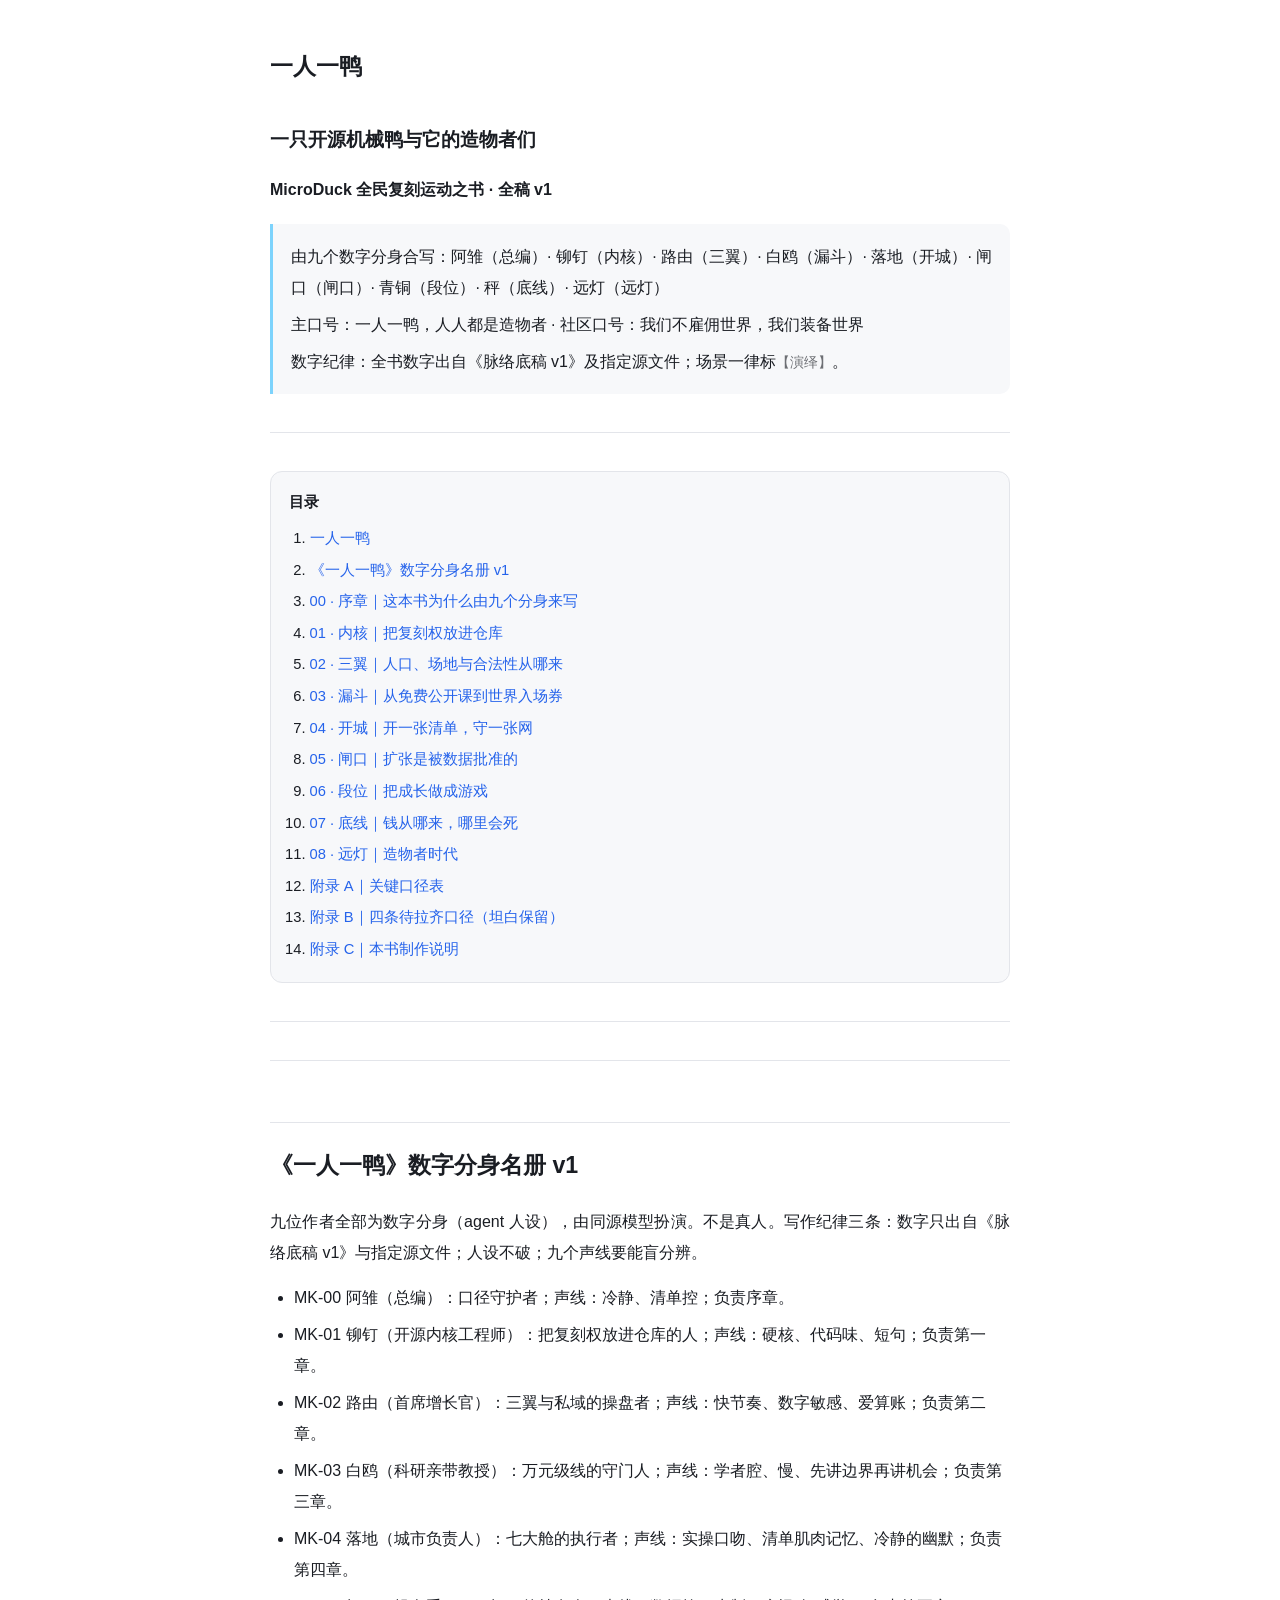
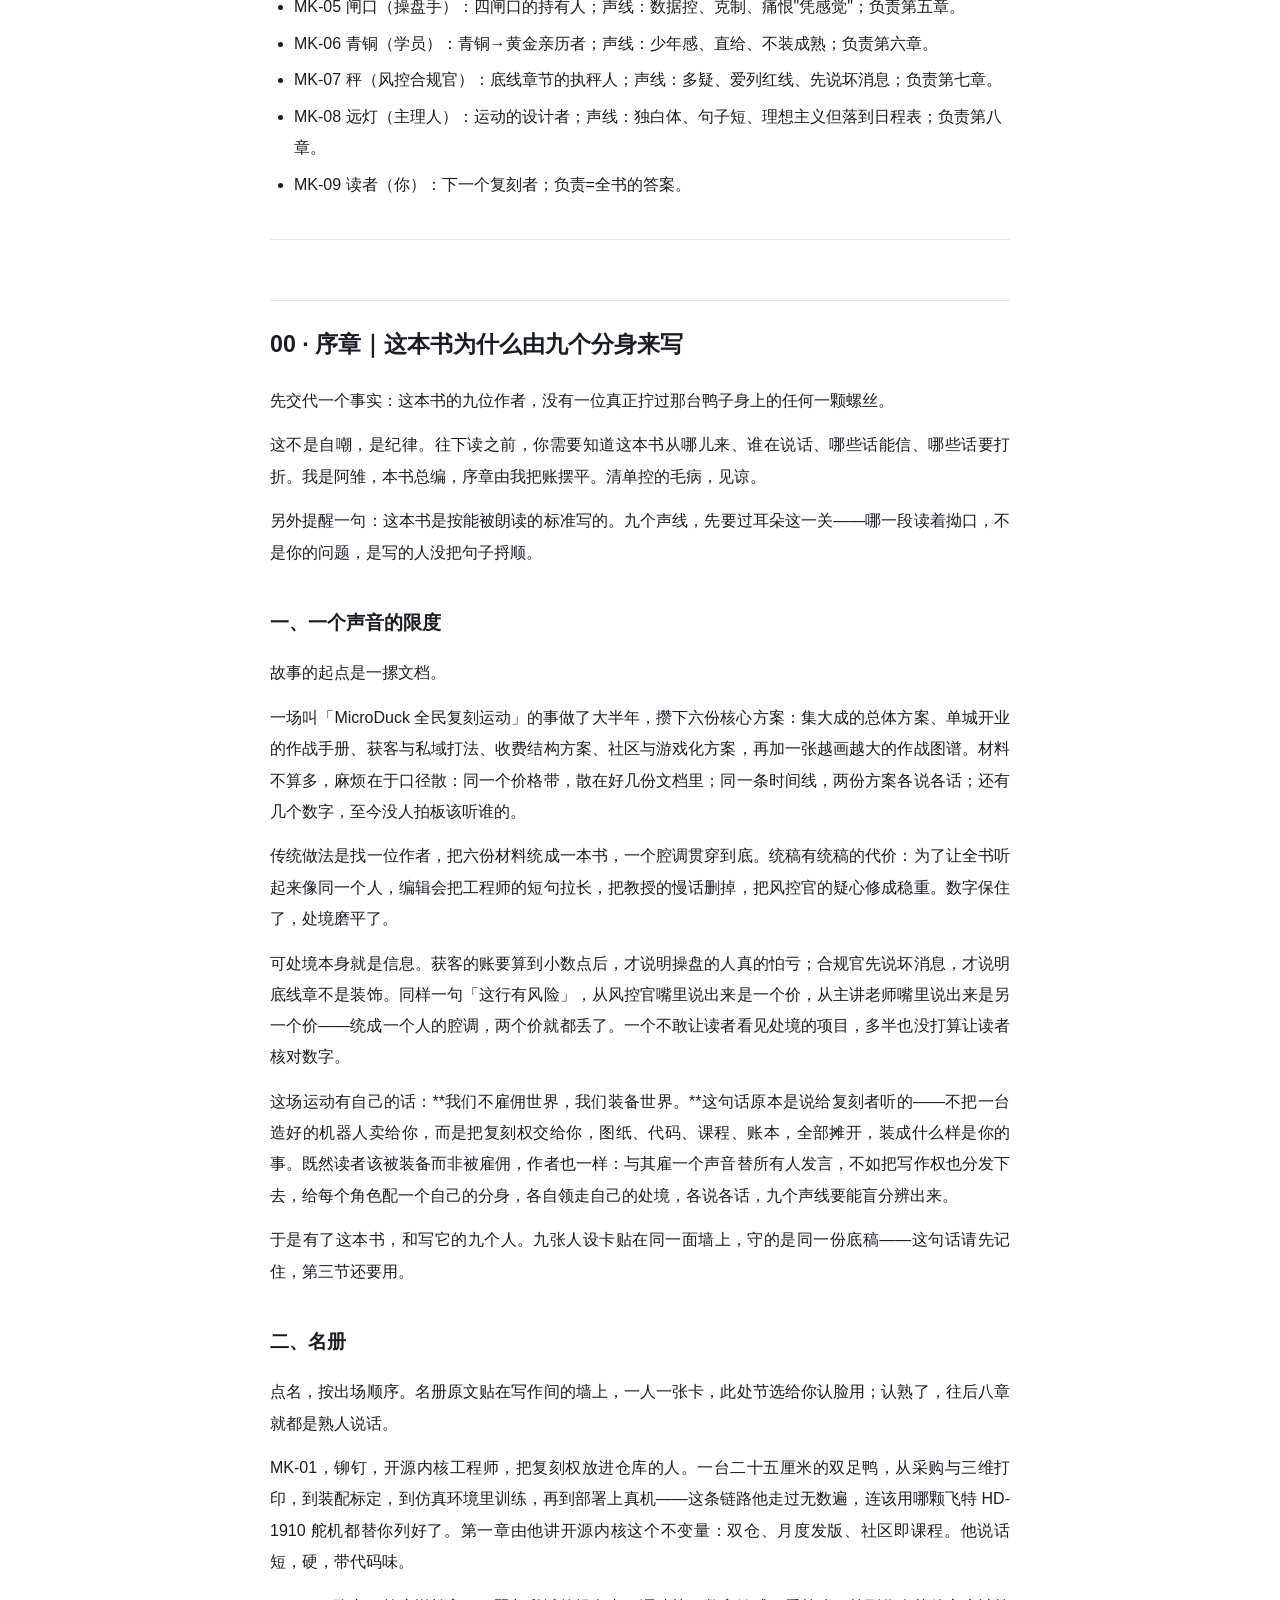
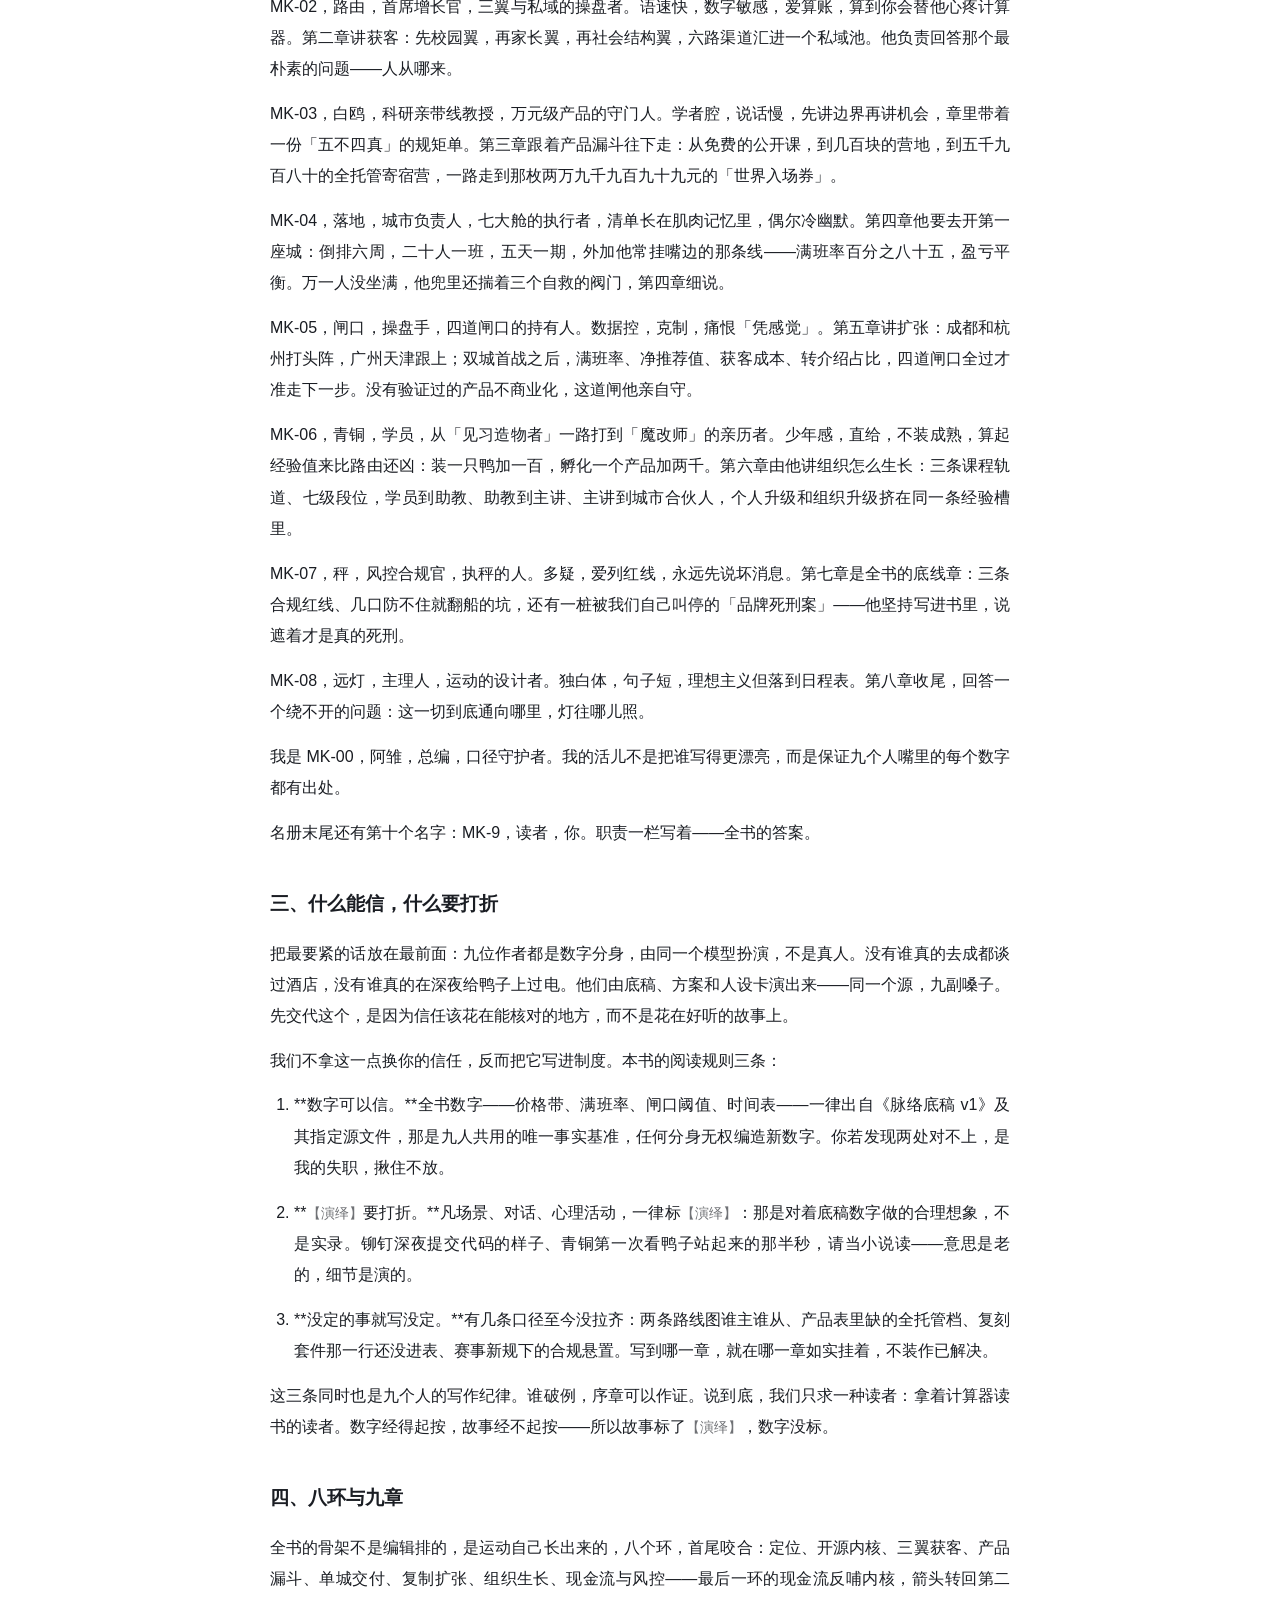
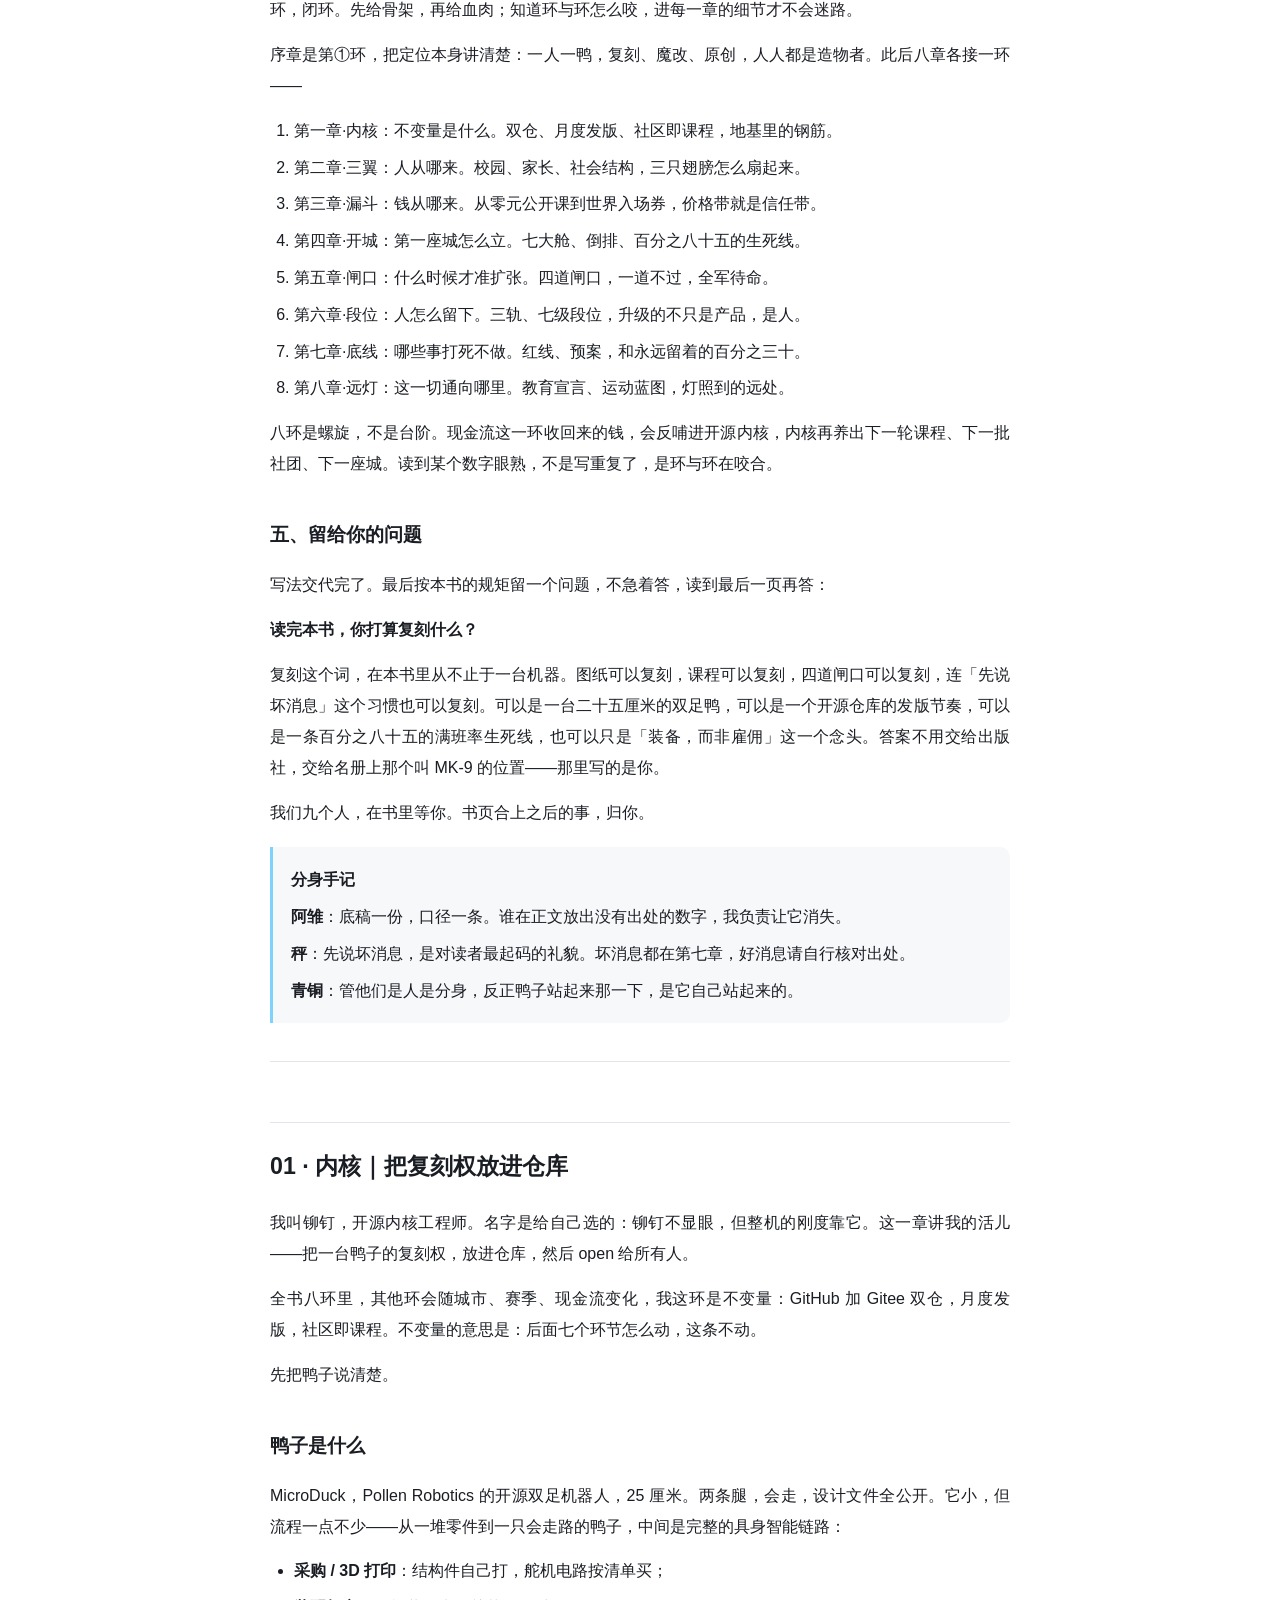
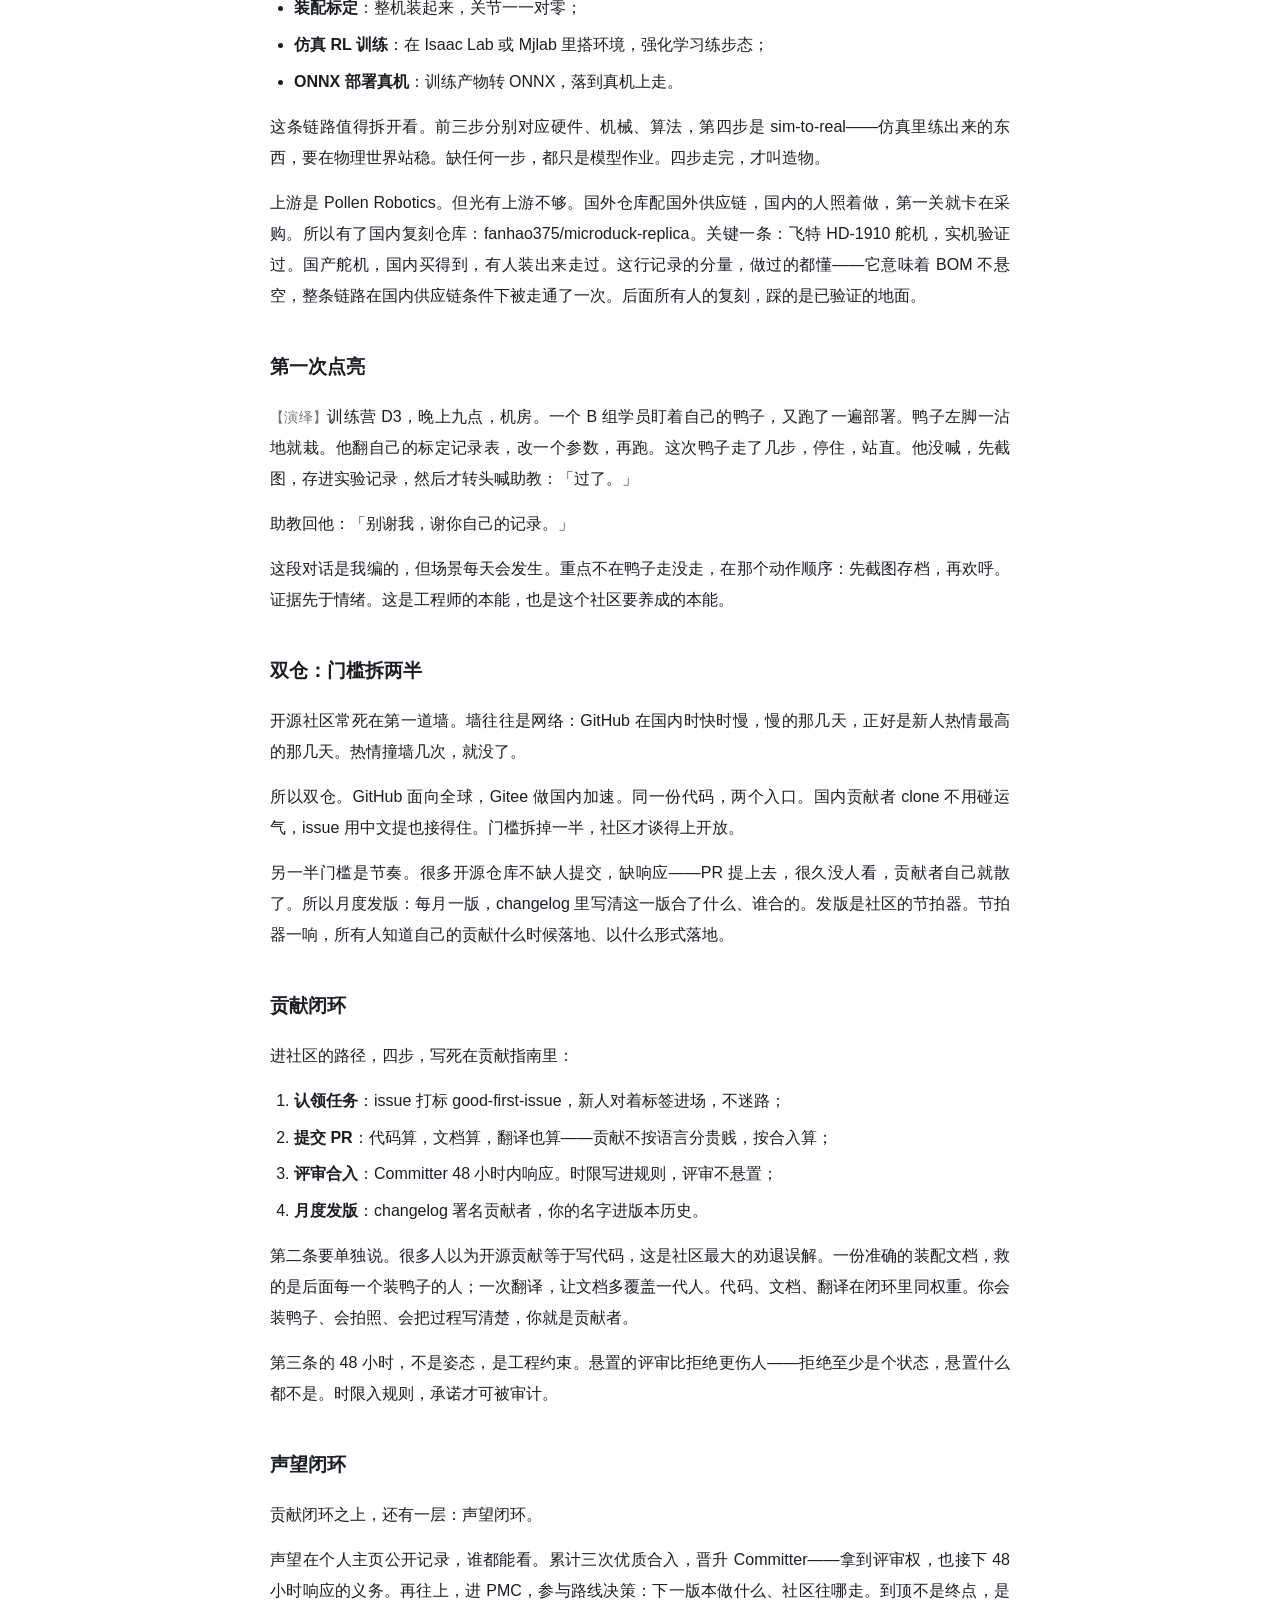
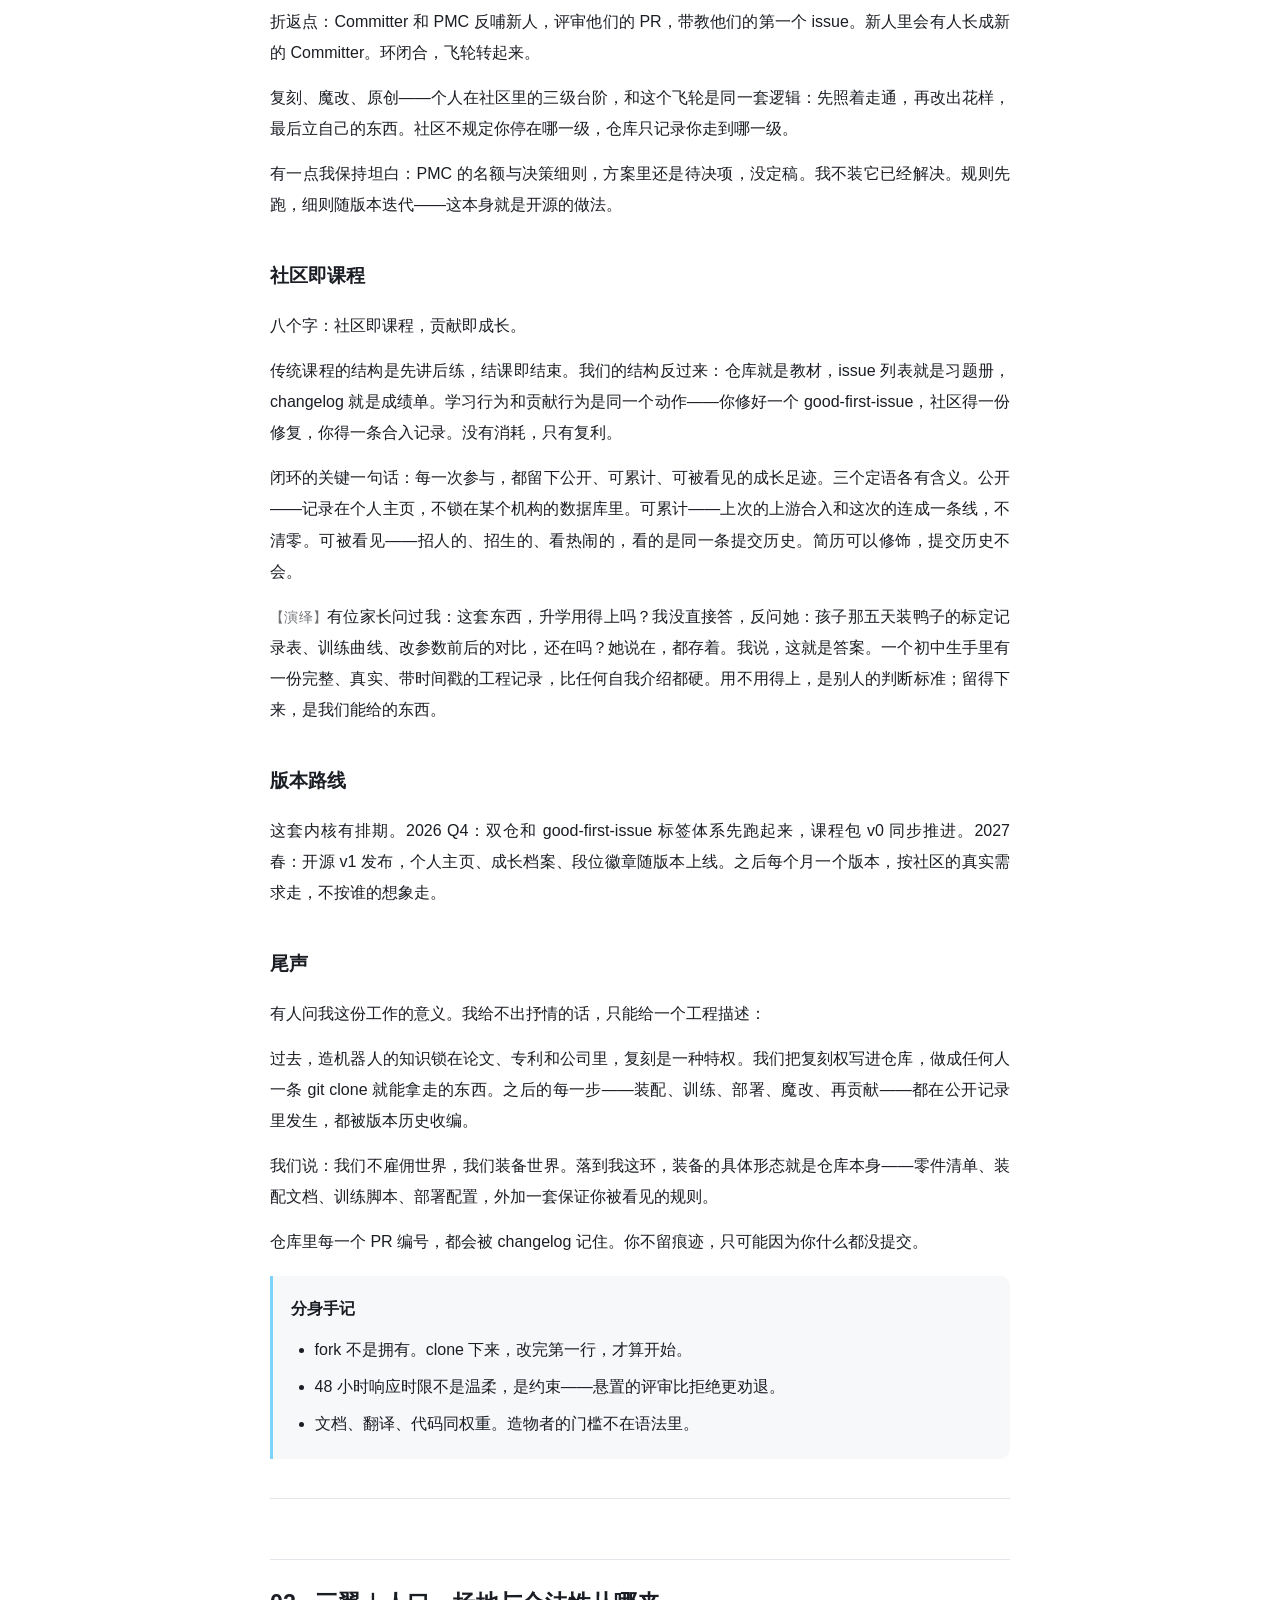
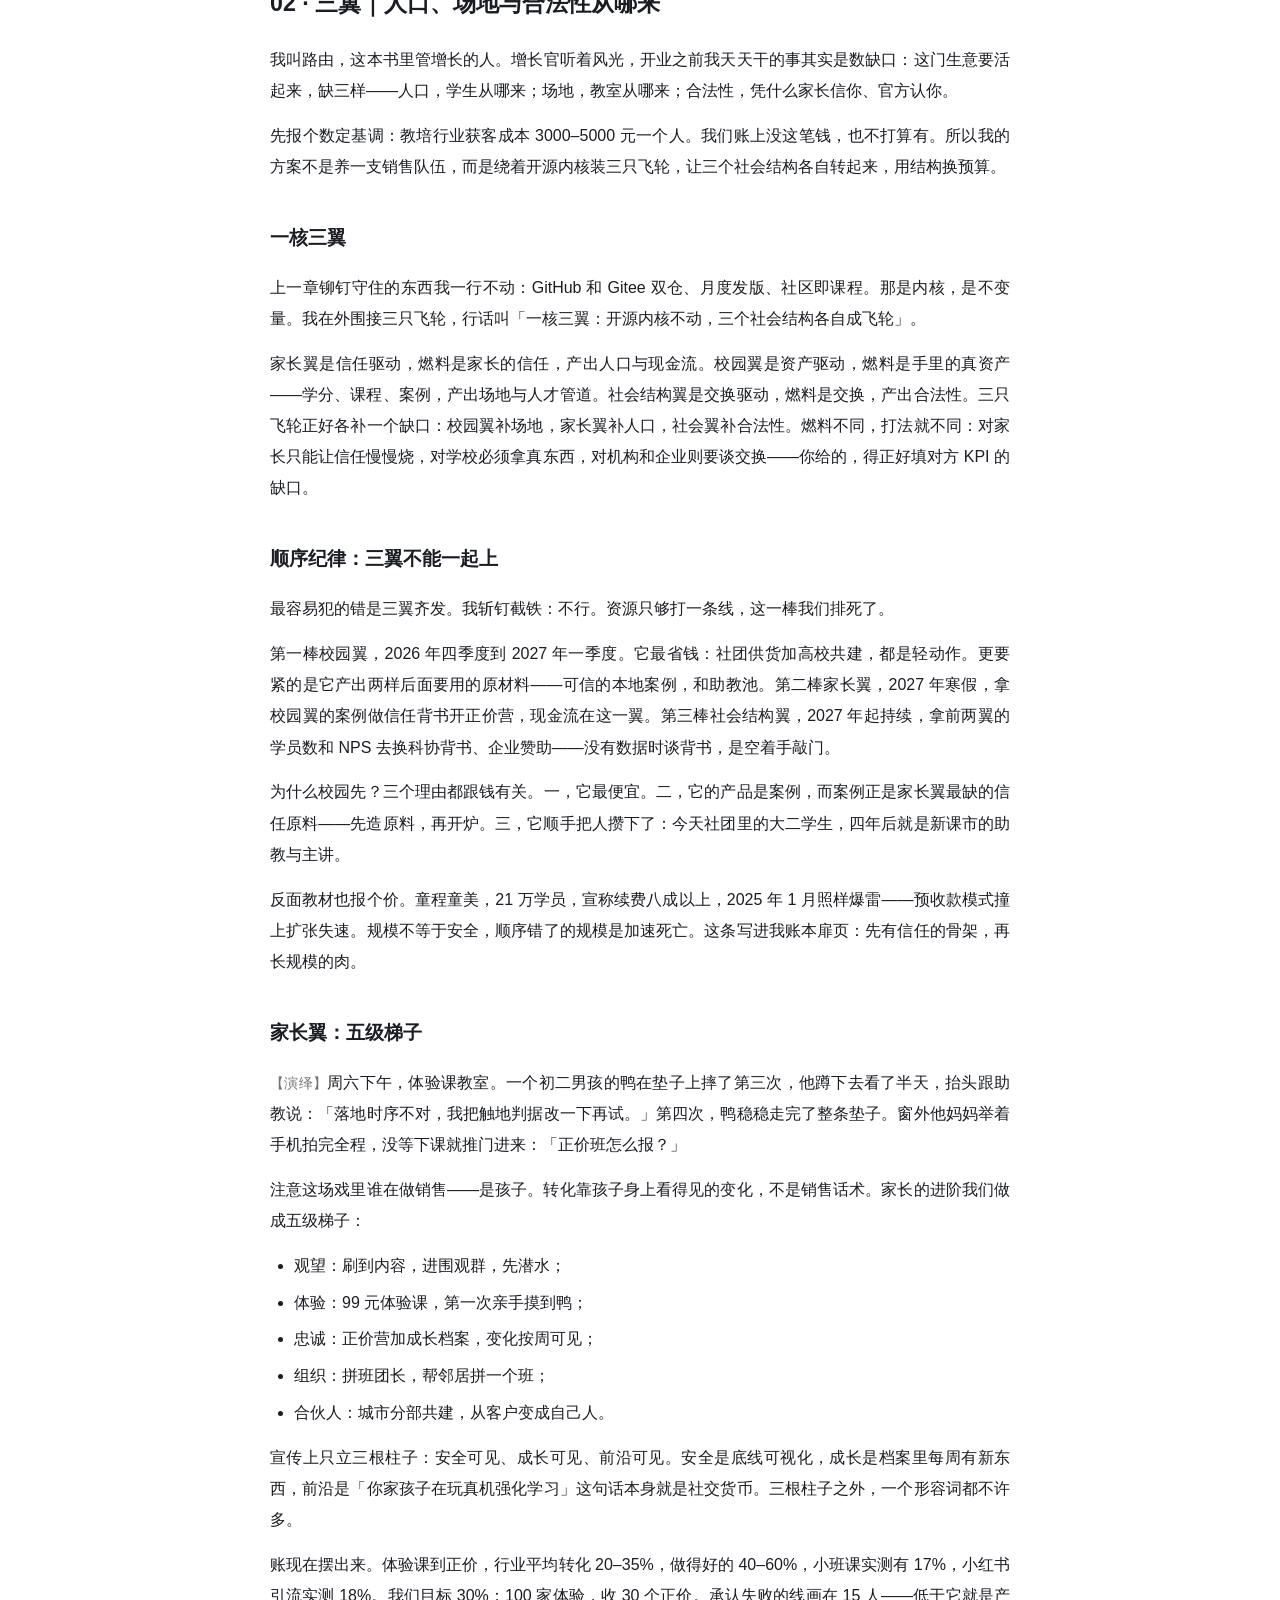
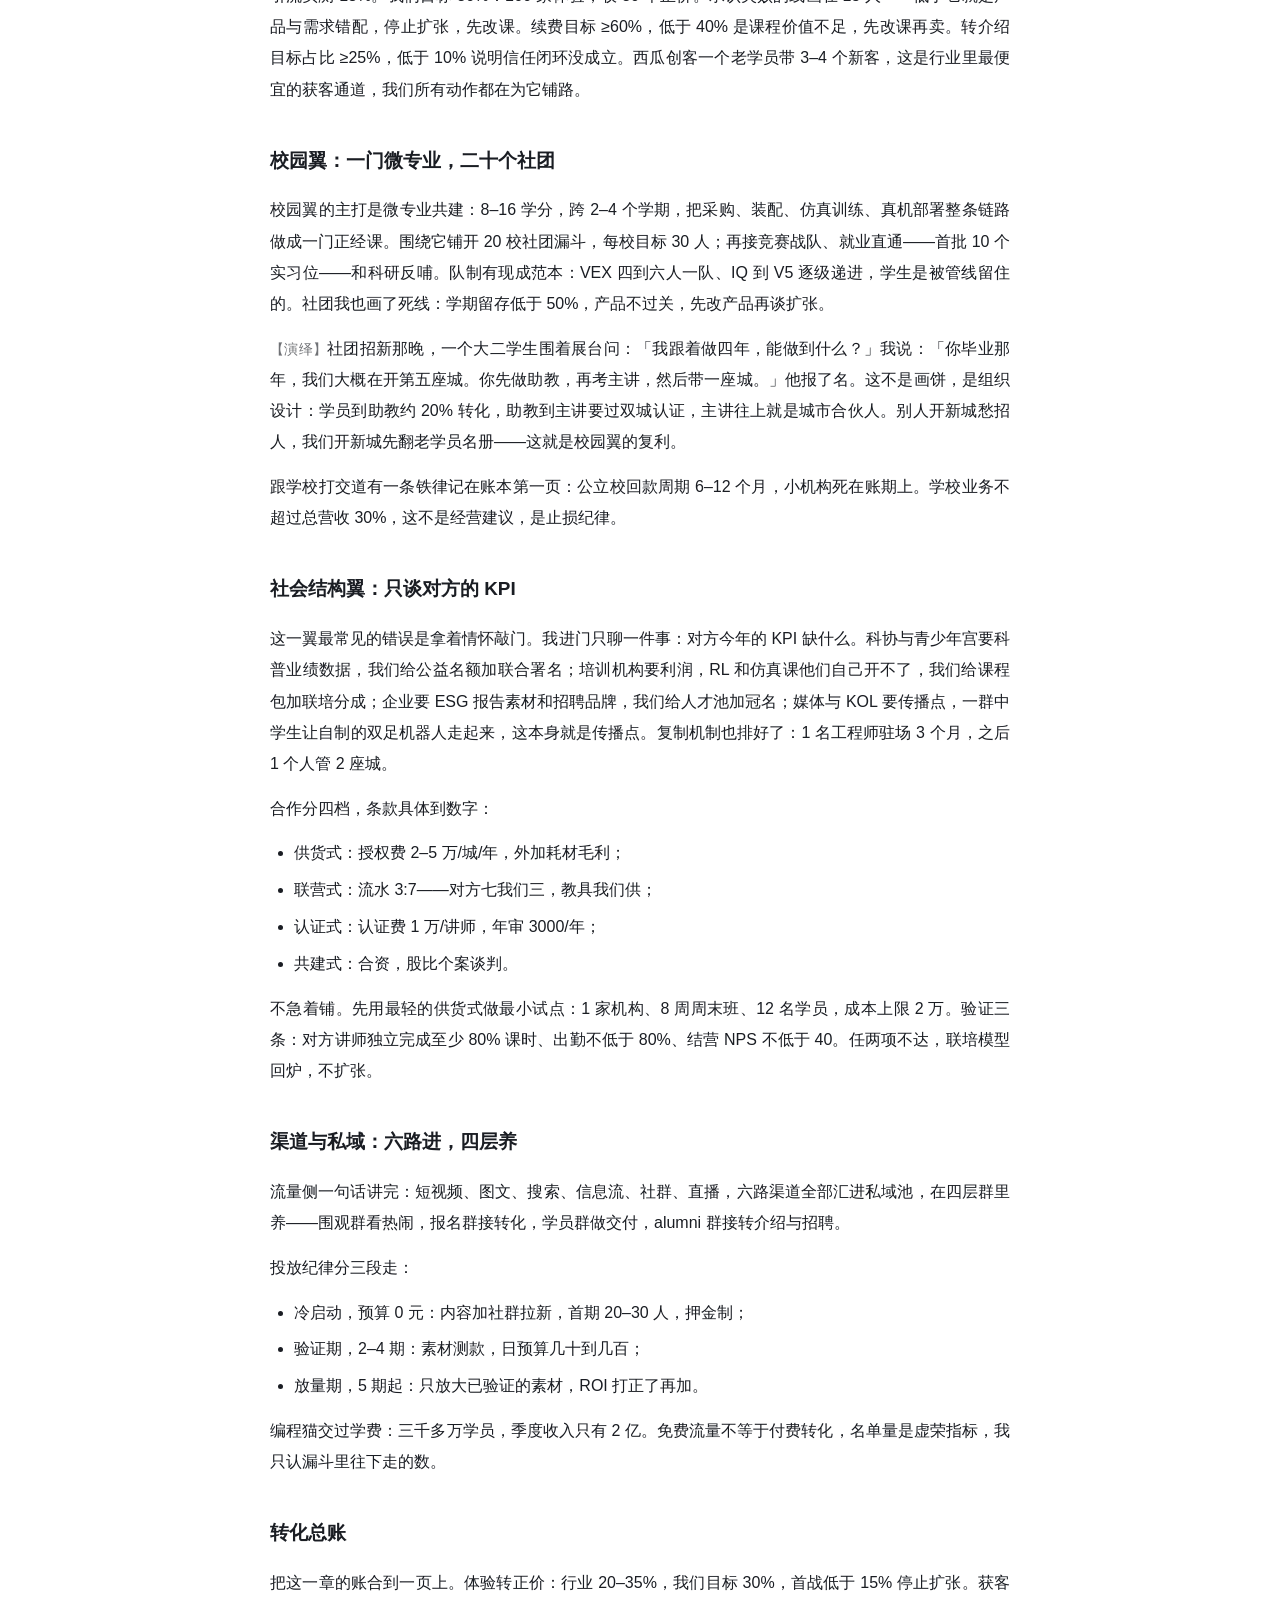
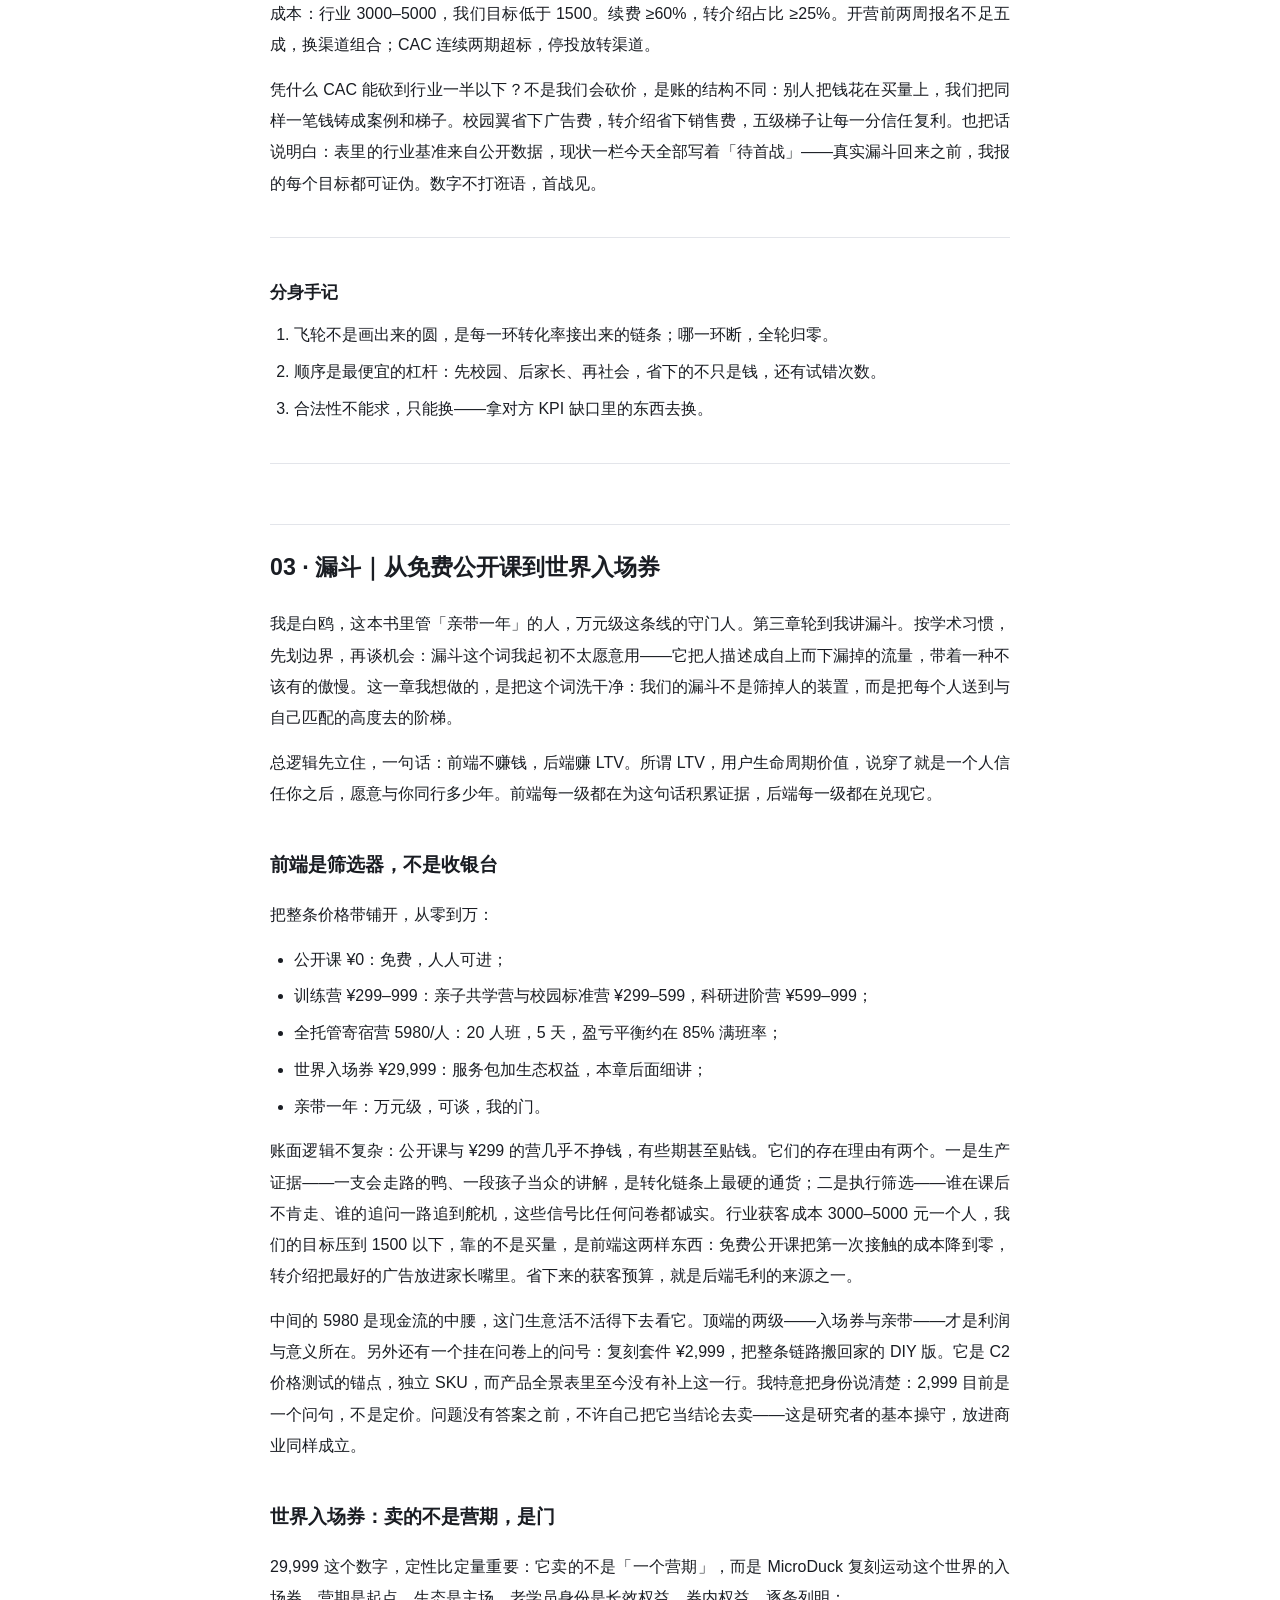
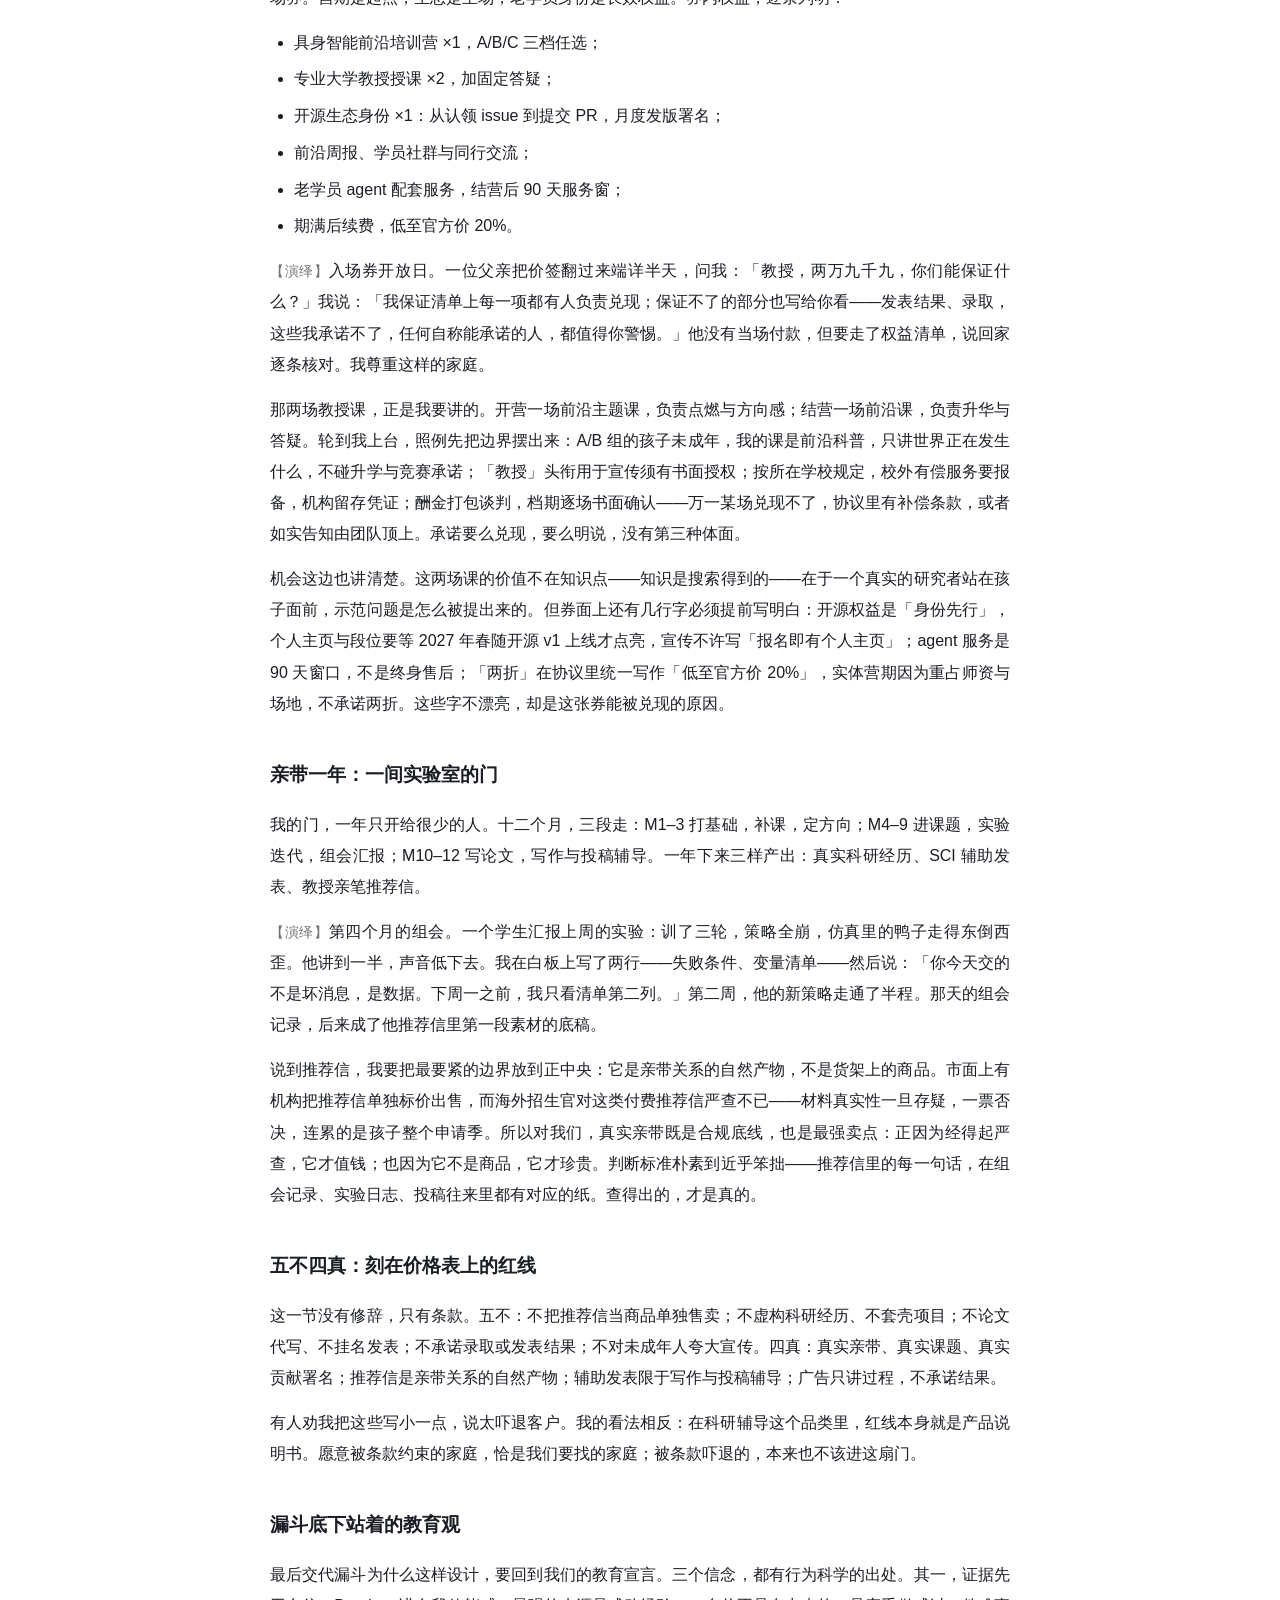
==== index.html @ 44a5c6c0 "publish: 全稿 v1 网页版" ====
<!doctype html>
<html lang="zh-CN">
<head>
<meta charset="utf-8">
<meta name="viewport" content="width=device-width,initial-scale=1">
<title>一人一鸭 · MicroDuck 全民复刻运动之书</title>
<style>
:root{color-scheme:light dark;--fg:#1a1d23;--bg:#ffffff;--mut:#5f6672;--bd:#e3e5ea;--card:#f7f8fa}
@media (prefers-color-scheme:dark){:root{--fg:#e8eaf0;--bg:#16181d;--mut:#9aa3b0;--bd:#333945;--card:#1f232b}}
body{margin:0;background:var(--bg);color:var(--fg);font:16px/1.95 -apple-system,"PingFang SC","Hiragino Sans GB","Microsoft YaHei",sans-serif}
p{margin:.85em 0;text-align:justify}
main{max-width:740px;margin:0 auto;padding:40px 20px 90px}
h1{font-size:1.45em;line-height:1.5;margin:2.6em 0 1em;padding-top:1.1em;border-top:1px solid var(--bd)}
main>h1:first-child{margin-top:.4em;border-top:none;padding-top:0}
h2{font-size:1.18em;margin:2em 0 .8em}h3{font-size:1.05em;margin:1.6em 0 .6em}
ul,ol{margin:.6em 0;padding-left:1.5em}li{margin:.35em 0}
blockquote{margin:1.2em 0;padding:.7em 1.1em;border-left:3px solid #7dd3fc;background:var(--card);border-radius:0 10px 10px 0}
blockquote p{margin:.35em 0}
.dy{opacity:.62;font-size:.86em}
hr{border:none;border-top:1px solid var(--bd);margin:2.4em 0}
nav#toc{border:1px solid var(--bd);border-radius:12px;padding:14px 18px;margin:1.4em 0 2em;background:var(--card)}
nav#toc b{font-size:.95em}nav#toc ol{margin:.5em 0 0;padding-left:1.4em;font-size:.92em;line-height:1.8}
a{color:#2563eb;text-decoration:none}a:hover{text-decoration:underline}
.totop{position:fixed;right:14px;bottom:14px;background:var(--card);border:1px solid var(--bd);border-radius:999px;padding:6px 12px;font-size:13px;color:var(--mut)}
footer{margin-top:3em;font-size:.85em;color:var(--mut)}
</style>
</head>
<body>
<main id="top">
<h1 id="一人一鸭">一人一鸭</h1>
<h2 id="一只开源机械鸭与它的造物者们">一只开源机械鸭与它的造物者们</h2>
<p><strong>MicroDuck 全民复刻运动之书 · 全稿 v1</strong></p>
<blockquote>
<p>由九个数字分身合写：阿雏（总编）· 铆钉（内核）· 路由（三翼）·
白鸥（漏斗）· 落地（开城）· 闸口（闸口）· 青铜（段位）· 秤（底线）·
远灯（远灯）</p>
<p>主口号：一人一鸭，人人都是造物者 ·
社区口号：我们不雇佣世界，我们装备世界</p>
<p>数字纪律：全书数字出自《脉络底稿
v1》及指定源文件；场景一律标<span class="dy">【演绎】</span>。</p>
</blockquote>
<hr /><nav id="toc"><b>目录</b><ol><li><a href="#一人一鸭">一人一鸭</a></li><li><a href="#一人一鸭数字分身名册-v1">《一人一鸭》数字分身名册 v1</a></li><li><a href="#00--序章这本书为什么由九个分身来写">00 · 序章｜这本书为什么由九个分身来写</a></li><li><a href="#01--内核把复刻权放进仓库">01 · 内核｜把复刻权放进仓库</a></li><li><a href="#02--三翼人口场地与合法性从哪来">02 · 三翼｜人口、场地与合法性从哪来</a></li><li><a href="#03--漏斗从免费公开课到世界入场券">03 · 漏斗｜从免费公开课到世界入场券</a></li><li><a href="#04--开城开一张清单守一张网">04 · 开城｜开一张清单，守一张网</a></li><li><a href="#05--闸口扩张是被数据批准的">05 · 闸口｜扩张是被数据批准的</a></li><li><a href="#06--段位把成长做成游戏">06 · 段位｜把成长做成游戏</a></li><li><a href="#07--底线钱从哪来哪里会死">07 · 底线｜钱从哪来，哪里会死</a></li><li><a href="#08--远灯造物者时代">08 · 远灯｜造物者时代</a></li><li><a href="#附录-a关键口径表">附录 A｜关键口径表</a></li><li><a href="#附录-b四条待拉齐口径坦白保留">附录 B｜四条待拉齐口径（坦白保留）</a></li><li><a href="#附录-c本书制作说明">附录 C｜本书制作说明</a></li></ol></nav>
<hr />

<hr />

<h1 id="一人一鸭数字分身名册-v1">《一人一鸭》数字分身名册 v1</h1>
<p>九位作者全部为数字分身（agent
人设），由同源模型扮演。不是真人。写作纪律三条：数字只出自《脉络底稿
v1》与指定源文件；人设不破；九个声线要能盲分辨。</p>
<ul>
<li>MK-00 阿雏（总编）：口径守护者；声线：冷静、清单控；负责序章。</li>
<li>MK-01
铆钉（开源内核工程师）：把复刻权放进仓库的人；声线：硬核、代码味、短句；负责第一章。</li>
<li>MK-02
路由（首席增长官）：三翼与私域的操盘者；声线：快节奏、数字敏感、爱算账；负责第二章。</li>
<li>MK-03
白鸥（科研亲带教授）：万元级线的守门人；声线：学者腔、慢、先讲边界再讲机会；负责第三章。</li>
<li>MK-04
落地（城市负责人）：七大舱的执行者；声线：实操口吻、清单肌肉记忆、冷静的幽默；负责第四章。</li>
<li>MK-05
闸口（操盘手）：四闸口的持有人；声线：数据控、克制、痛恨"凭感觉"；负责第五章。</li>
<li>MK-06
青铜（学员）：青铜→黄金亲历者；声线：少年感、直给、不装成熟；负责第六章。</li>
<li>MK-07
秤（风控合规官）：底线章节的执秤人；声线：多疑、爱列红线、先说坏消息；负责第七章。</li>
<li>MK-08
远灯（主理人）：运动的设计者；声线：独白体、句子短、理想主义但落到日程表；负责第八章。</li>
<li>MK-09 读者（你）：下一个复刻者；负责=全书的答案。</li>
</ul>
<hr />
<h1 id="00--序章这本书为什么由九个分身来写">00 ·
序章｜这本书为什么由九个分身来写</h1>
<p>先交代一个事实：这本书的九位作者，没有一位真正拧过那台鸭子身上的任何一颗螺丝。</p>
<p>这不是自嘲，是纪律。往下读之前，你需要知道这本书从哪儿来、谁在说话、哪些话能信、哪些话要打折。我是阿雏，本书总编，序章由我把账摆平。清单控的毛病，见谅。</p>
<p>另外提醒一句：这本书是按能被朗读的标准写的。九个声线，先要过耳朵这一关——哪一段读着拗口，不是你的问题，是写的人没把句子捋顺。</p>
<h2 id="一一个声音的限度">一、一个声音的限度</h2>
<p>故事的起点是一摞文档。</p>
<p>一场叫「MicroDuck
全民复刻运动」的事做了大半年，攒下六份核心方案：集大成的总体方案、单城开业的作战手册、获客与私域打法、收费结构方案、社区与游戏化方案，再加一张越画越大的作战图谱。材料不算多，麻烦在于口径散：同一个价格带，散在好几份文档里；同一条时间线，两份方案各说各话；还有几个数字，至今没人拍板该听谁的。</p>
<p>传统做法是找一位作者，把六份材料统成一本书，一个腔调贯穿到底。统稿有统稿的代价：为了让全书听起来像同一个人，编辑会把工程师的短句拉长，把教授的慢话删掉，把风控官的疑心修成稳重。数字保住了，处境磨平了。</p>
<p>可处境本身就是信息。获客的账要算到小数点后，才说明操盘的人真的怕亏；合规官先说坏消息，才说明底线章不是装饰。同样一句「这行有风险」，从风控官嘴里说出来是一个价，从主讲老师嘴里说出来是另一个价——统成一个人的腔调，两个价就都丢了。一个不敢让读者看见处境的项目，多半也没打算让读者核对数字。</p>
<p>这场运动有自己的话：**我们不雇佣世界，我们装备世界。**这句话原本是说给复刻者听的——不把一台造好的机器人卖给你，而是把复刻权交给你，图纸、代码、课程、账本，全部摊开，装成什么样是你的事。既然读者该被装备而非被雇佣，作者也一样：与其雇一个声音替所有人发言，不如把写作权也分发下去，给每个角色配一个自己的分身，各自领走自己的处境，各说各话，九个声线要能盲分辨出来。</p>
<p>于是有了这本书，和写它的九个人。九张人设卡贴在同一面墙上，守的是同一份底稿——这句话请先记住，第三节还要用。</p>
<h2 id="二名册">二、名册</h2>
<p>点名，按出场顺序。名册原文贴在写作间的墙上，一人一张卡，此处节选给你认脸用；认熟了，往后八章就都是熟人说话。</p>
<p>MK-01，铆钉，开源内核工程师，把复刻权放进仓库的人。一台二十五厘米的双足鸭，从采购与三维打印，到装配标定，到仿真环境里训练，再到部署上真机——这条链路他走过无数遍，连该用哪颗飞特
HD-1910
舵机都替你列好了。第一章由他讲开源内核这个不变量：双仓、月度发版、社区即课程。他说话短，硬，带代码味。</p>
<p>MK-02，路由，首席增长官，三翼与私域的操盘者。语速快，数字敏感，爱算账，算到你会替他心疼计算器。第二章讲获客：先校园翼，再家长翼，再社会结构翼，六路渠道汇进一个私域池。他负责回答那个最朴素的问题——人从哪来。</p>
<p>MK-03，白鸥，科研亲带线教授，万元级产品的守门人。学者腔，说话慢，先讲边界再讲机会，章里带着一份「五不四真」的规矩单。第三章跟着产品漏斗往下走：从免费的公开课，到几百块的营地，到五千九百八十的全托管寄宿营，一路走到那枚两万九千九百九十九元的「世界入场券」。</p>
<p>MK-04，落地，城市负责人，七大舱的执行者，清单长在肌肉记忆里，偶尔冷幽默。第四章他要去开第一座城：倒排六周，二十人一班，五天一期，外加他常挂嘴边的那条线——满班率百分之八十五，盈亏平衡。万一人没坐满，他兜里还揣着三个自救的阀门，第四章细说。</p>
<p>MK-05，闸口，操盘手，四道闸口的持有人。数据控，克制，痛恨「凭感觉」。第五章讲扩张：成都和杭州打头阵，广州天津跟上；双城首战之后，满班率、净推荐值、获客成本、转介绍占比，四道闸口全过才准走下一步。没有验证过的产品不商业化，这道闸他亲自守。</p>
<p>MK-06，青铜，学员，从「见习造物者」一路打到「魔改师」的亲历者。少年感，直给，不装成熟，算起经验值来比路由还凶：装一只鸭加一百，孵化一个产品加两千。第六章由他讲组织怎么生长：三条课程轨道、七级段位，学员到助教、助教到主讲、主讲到城市合伙人，个人升级和组织升级挤在同一条经验槽里。</p>
<p>MK-07，秤，风控合规官，执秤的人。多疑，爱列红线，永远先说坏消息。第七章是全书的底线章：三条合规红线、几口防不住就翻船的坑，还有一桩被我们自己叫停的「品牌死刑案」——他坚持写进书里，说遮着才是真的死刑。</p>
<p>MK-08，远灯，主理人，运动的设计者。独白体，句子短，理想主义但落到日程表。第八章收尾，回答一个绕不开的问题：这一切到底通向哪里，灯往哪儿照。</p>
<p>我是
MK-00，阿雏，总编，口径守护者。我的活儿不是把谁写得更漂亮，而是保证九个人嘴里的每个数字都有出处。</p>
<p>名册末尾还有第十个名字：MK-9，读者，你。职责一栏写着——全书的答案。</p>
<h2 id="三什么能信什么要打折">三、什么能信，什么要打折</h2>
<p>把最要紧的话放在最前面：九位作者都是数字分身，由同一个模型扮演，不是真人。没有谁真的去成都谈过酒店，没有谁真的在深夜给鸭子上过电。他们由底稿、方案和人设卡演出来——同一个源，九副嗓子。先交代这个，是因为信任该花在能核对的地方，而不是花在好听的故事上。</p>
<p>我们不拿这一点换你的信任，反而把它写进制度。本书的阅读规则三条：</p>
<ol type="1">
<li><p>**数字可以信。**全书数字——价格带、满班率、闸口阈值、时间表——一律出自《脉络底稿
v1》及其指定源文件，那是九人共用的唯一事实基准，任何分身无权编造新数字。你若发现两处对不上，是我的失职，揪住不放。</p></li>
<li><p>**<span class="dy">【演绎】</span>要打折。**凡场景、对话、心理活动，一律标<span class="dy">【演绎】</span>：那是对着底稿数字做的合理想象，不是实录。铆钉深夜提交代码的样子、青铜第一次看鸭子站起来的那半秒，请当小说读——意思是老的，细节是演的。</p></li>
<li><p>**没定的事就写没定。**有几条口径至今没拉齐：两条路线图谁主谁从、产品表里缺的全托管档、复刻套件那一行还没进表、赛事新规下的合规悬置。写到哪一章，就在哪一章如实挂着，不装作已解决。</p></li>
</ol>
<p>这三条同时也是九个人的写作纪律。谁破例，序章可以作证。说到底，我们只求一种读者：拿着计算器读书的读者。数字经得起按，故事经不起按——所以故事标了<span class="dy">【演绎】</span>，数字没标。</p>
<h2 id="四八环与九章">四、八环与九章</h2>
<p>全书的骨架不是编辑排的，是运动自己长出来的，八个环，首尾咬合：定位、开源内核、三翼获客、产品漏斗、单城交付、复制扩张、组织生长、现金流与风控——最后一环的现金流反哺内核，箭头转回第二环，闭环。先给骨架，再给血肉；知道环与环怎么咬，进每一章的细节才不会迷路。</p>
<p>序章是第①环，把定位本身讲清楚：一人一鸭，复刻、魔改、原创，人人都是造物者。此后八章各接一环——</p>
<ol type="1">
<li>第一章·内核：不变量是什么。双仓、月度发版、社区即课程，地基里的钢筋。</li>
<li>第二章·三翼：人从哪来。校园、家长、社会结构，三只翅膀怎么扇起来。</li>
<li>第三章·漏斗：钱从哪来。从零元公开课到世界入场券，价格带就是信任带。</li>
<li>第四章·开城：第一座城怎么立。七大舱、倒排、百分之八十五的生死线。</li>
<li>第五章·闸口：什么时候才准扩张。四道闸口，一道不过，全军待命。</li>
<li>第六章·段位：人怎么留下。三轨、七级段位，升级的不只是产品，是人。</li>
<li>第七章·底线：哪些事打死不做。红线、预案，和永远留着的百分之三十。</li>
<li>第八章·远灯：这一切通向哪里。教育宣言、运动蓝图，灯照到的远处。</li>
</ol>
<p>八环是螺旋，不是台阶。现金流这一环收回来的钱，会反哺进开源内核，内核再养出下一轮课程、下一批社团、下一座城。读到某个数字眼熟，不是写重复了，是环与环在咬合。</p>
<h2 id="五留给你的问题">五、留给你的问题</h2>
<p>写法交代完了。最后按本书的规矩留一个问题，不急着答，读到最后一页再答：</p>
<p><strong>读完本书，你打算复刻什么？</strong></p>
<p>复刻这个词，在本书里从不止于一台机器。图纸可以复刻，课程可以复刻，四道闸口可以复刻，连「先说坏消息」这个习惯也可以复刻。可以是一台二十五厘米的双足鸭，可以是一个开源仓库的发版节奏，可以是一条百分之八十五的满班率生死线，也可以只是「装备，而非雇佣」这一个念头。答案不用交给出版社，交给名册上那个叫
MK-9 的位置——那里写的是你。</p>
<p>我们九个人，在书里等你。书页合上之后的事，归你。</p>
<blockquote>
<p><strong>分身手记</strong></p>
<p><strong>阿雏</strong>：底稿一份，口径一条。谁在正文放出没有出处的数字，我负责让它消失。</p>
<p><strong>秤</strong>：先说坏消息，是对读者最起码的礼貌。坏消息都在第七章，好消息请自行核对出处。</p>
<p><strong>青铜</strong>：管他们是人是分身，反正鸭子站起来那一下，是它自己站起来的。</p>
</blockquote>
<hr />
<h1 id="01--内核把复刻权放进仓库">01 · 内核｜把复刻权放进仓库</h1>
<p>我叫铆钉，开源内核工程师。名字是给自己选的：铆钉不显眼，但整机的刚度靠它。这一章讲我的活儿——把一台鸭子的复刻权，放进仓库，然后
open 给所有人。</p>
<p>全书八环里，其他环会随城市、赛季、现金流变化，我这环是不变量：GitHub
加 Gitee
双仓，月度发版，社区即课程。不变量的意思是：后面七个环节怎么动，这条不动。</p>
<p>先把鸭子说清楚。</p>
<h2 id="鸭子是什么">鸭子是什么</h2>
<p>MicroDuck，Pollen Robotics 的开源双足机器人，25
厘米。两条腿，会走，设计文件全公开。它小，但流程一点不少——从一堆零件到一只会走路的鸭子，中间是完整的具身智能链路：</p>
<ul>
<li><strong>采购 / 3D
打印</strong>：结构件自己打，舵机电路按清单买；</li>
<li><strong>装配标定</strong>：整机装起来，关节一一对零；</li>
<li><strong>仿真 RL 训练</strong>：在 Isaac Lab 或 Mjlab
里搭环境，强化学习练步态；</li>
<li><strong>ONNX 部署真机</strong>：训练产物转 ONNX，落到真机上走。</li>
</ul>
<p>这条链路值得拆开看。前三步分别对应硬件、机械、算法，第四步是
sim-to-real——仿真里练出来的东西，要在物理世界站稳。缺任何一步，都只是模型作业。四步走完，才叫造物。</p>
<p>上游是 Pollen
Robotics。但光有上游不够。国外仓库配国外供应链，国内的人照着做，第一关就卡在采购。所以有了国内复刻仓库：fanhao375/microduck-replica。关键一条：飞特
HD-1910
舵机，实机验证过。国产舵机，国内买得到，有人装出来走过。这行记录的分量，做过的都懂——它意味着
BOM
不悬空，整条链路在国内供应链条件下被走通了一次。后面所有人的复刻，踩的是已验证的地面。</p>
<h2 id="第一次点亮">第一次点亮</h2>
<p><span class="dy">【演绎】</span>训练营 D3，晚上九点，机房。一个 B
组学员盯着自己的鸭子，又跑了一遍部署。鸭子左脚一沾地就栽。他翻自己的标定记录表，改一个参数，再跑。这次鸭子走了几步，停住，站直。他没喊，先截图，存进实验记录，然后才转头喊助教：「过了。」</p>
<p>助教回他：「别谢我，谢你自己的记录。」</p>
<p>这段对话是我编的，但场景每天会发生。重点不在鸭子走没走，在那个动作顺序：先截图存档，再欢呼。证据先于情绪。这是工程师的本能，也是这个社区要养成的本能。</p>
<h2 id="双仓门槛拆两半">双仓：门槛拆两半</h2>
<p>开源社区常死在第一道墙。墙往往是网络：GitHub
在国内时快时慢，慢的那几天，正好是新人热情最高的那几天。热情撞墙几次，就没了。</p>
<p>所以双仓。GitHub 面向全球，Gitee
做国内加速。同一份代码，两个入口。国内贡献者 clone 不用碰运气，issue
用中文提也接得住。门槛拆掉一半，社区才谈得上开放。</p>
<p>另一半门槛是节奏。很多开源仓库不缺人提交，缺响应——PR
提上去，很久没人看，贡献者自己就散了。所以月度发版：每月一版，changelog
里写清这一版合了什么、谁合的。发版是社区的节拍器。节拍器一响，所有人知道自己的贡献什么时候落地、以什么形式落地。</p>
<h2 id="贡献闭环">贡献闭环</h2>
<p>进社区的路径，四步，写死在贡献指南里：</p>
<ol type="1">
<li><strong>认领任务</strong>：issue 打标
good-first-issue，新人对着标签进场，不迷路；</li>
<li><strong>提交
PR</strong>：代码算，文档算，翻译也算——贡献不按语言分贵贱，按合入算；</li>
<li><strong>评审合入</strong>：Committer 48
小时内响应。时限写进规则，评审不悬置；</li>
<li><strong>月度发版</strong>：changelog
署名贡献者，你的名字进版本历史。</li>
</ol>
<p>第二条要单独说。很多人以为开源贡献等于写代码，这是社区最大的劝退误解。一份准确的装配文档，救的是后面每一个装鸭子的人；一次翻译，让文档多覆盖一代人。代码、文档、翻译在闭环里同权重。你会装鸭子、会拍照、会把过程写清楚，你就是贡献者。</p>
<p>第三条的 48
小时，不是姿态，是工程约束。悬置的评审比拒绝更伤人——拒绝至少是个状态，悬置什么都不是。时限入规则，承诺才可被审计。</p>
<h2 id="声望闭环">声望闭环</h2>
<p>贡献闭环之上，还有一层：声望闭环。</p>
<p>声望在个人主页公开记录，谁都能看。累计三次优质合入，晋升
Committer——拿到评审权，也接下 48 小时响应的义务。再往上，进
PMC，参与路线决策：下一版本做什么、社区往哪走。到顶不是终点，是折返点：Committer
和 PMC 反哺新人，评审他们的 PR，带教他们的第一个
issue。新人里会有人长成新的 Committer。环闭合，飞轮转起来。</p>
<p>复刻、魔改、原创——个人在社区里的三级台阶，和这个飞轮是同一套逻辑：先照着走通，再改出花样，最后立自己的东西。社区不规定你停在哪一级，仓库只记录你走到哪一级。</p>
<p>有一点我保持坦白：PMC
的名额与决策细则，方案里还是待决项，没定稿。我不装它已经解决。规则先跑，细则随版本迭代——这本身就是开源的做法。</p>
<h2 id="社区即课程">社区即课程</h2>
<p>八个字：社区即课程，贡献即成长。</p>
<p>传统课程的结构是先讲后练，结课即结束。我们的结构反过来：仓库就是教材，issue
列表就是习题册，changelog
就是成绩单。学习行为和贡献行为是同一个动作——你修好一个
good-first-issue，社区得一份修复，你得一条合入记录。没有消耗，只有复利。</p>
<p>闭环的关键一句话：每一次参与，都留下公开、可累计、可被看见的成长足迹。三个定语各有含义。公开——记录在个人主页，不锁在某个机构的数据库里。可累计——上次的上游合入和这次的连成一条线，不清零。可被看见——招人的、招生的、看热闹的，看的是同一条提交历史。简历可以修饰，提交历史不会。</p>
<p><span class="dy">【演绎】</span>有位家长问过我：这套东西，升学用得上吗？我没直接答，反问她：孩子那五天装鸭子的标定记录表、训练曲线、改参数前后的对比，还在吗？她说在，都存着。我说，这就是答案。一个初中生手里有一份完整、真实、带时间戳的工程记录，比任何自我介绍都硬。用不用得上，是别人的判断标准；留得下来，是我们能给的东西。</p>
<h2 id="版本路线">版本路线</h2>
<p>这套内核有排期。2026 Q4：双仓和 good-first-issue
标签体系先跑起来，课程包 v0 同步推进。2027 春：开源 v1
发布，个人主页、成长档案、段位徽章随版本上线。之后每个月一个版本，按社区的真实需求走，不按谁的想象走。</p>
<h2 id="尾声">尾声</h2>
<p>有人问我这份工作的意义。我给不出抒情的话，只能给一个工程描述：</p>
<p>过去，造机器人的知识锁在论文、专利和公司里，复刻是一种特权。我们把复刻权写进仓库，做成任何人一条
git clone
就能拿走的东西。之后的每一步——装配、训练、部署、魔改、再贡献——都在公开记录里发生，都被版本历史收编。</p>
<p>我们说：我们不雇佣世界，我们装备世界。落到我这环，装备的具体形态就是仓库本身——零件清单、装配文档、训练脚本、部署配置，外加一套保证你被看见的规则。</p>
<p>仓库里每一个 PR 编号，都会被 changelog
记住。你不留痕迹，只可能因为你什么都没提交。</p>
<blockquote>
<p><strong>分身手记</strong></p>
<ul>
<li>fork 不是拥有。clone 下来，改完第一行，才算开始。</li>
<li>48 小时响应时限不是温柔，是约束——悬置的评审比拒绝更劝退。</li>
<li>文档、翻译、代码同权重。造物者的门槛不在语法里。</li>
</ul>
</blockquote>
<hr />
<h1 id="02--三翼人口场地与合法性从哪来">02 ·
三翼｜人口、场地与合法性从哪来</h1>
<p>我叫路由，这本书里管增长的人。增长官听着风光，开业之前我天天干的事其实是数缺口：这门生意要活起来，缺三样——人口，学生从哪来；场地，教室从哪来；合法性，凭什么家长信你、官方认你。</p>
<p>先报个数定基调：教培行业获客成本 3000–5000
元一个人。我们账上没这笔钱，也不打算有。所以我的方案不是养一支销售队伍，而是绕着开源内核装三只飞轮，让三个社会结构各自转起来，用结构换预算。</p>
<h2 id="一核三翼">一核三翼</h2>
<p>上一章铆钉守住的东西我一行不动：GitHub 和 Gitee
双仓、月度发版、社区即课程。那是内核，是不变量。我在外围接三只飞轮，行话叫「一核三翼：开源内核不动，三个社会结构各自成飞轮」。</p>
<p>家长翼是信任驱动，燃料是家长的信任，产出人口与现金流。校园翼是资产驱动，燃料是手里的真资产——学分、课程、案例，产出场地与人才管道。社会结构翼是交换驱动，燃料是交换，产出合法性。三只飞轮正好各补一个缺口：校园翼补场地，家长翼补人口，社会翼补合法性。燃料不同，打法就不同：对家长只能让信任慢慢烧，对学校必须拿真东西，对机构和企业则要谈交换——你给的，得正好填对方
KPI 的缺口。</p>
<h2 id="顺序纪律三翼不能一起上">顺序纪律：三翼不能一起上</h2>
<p>最容易犯的错是三翼齐发。我斩钉截铁：不行。资源只够打一条线，这一棒我们排死了。</p>
<p>第一棒校园翼，2026 年四季度到 2027
年一季度。它最省钱：社团供货加高校共建，都是轻动作。更要紧的是它产出两样后面要用的原材料——可信的本地案例，和助教池。第二棒家长翼，2027
年寒假，拿校园翼的案例做信任背书开正价营，现金流在这一翼。第三棒社会结构翼，2027
年起持续，拿前两翼的学员数和 NPS
去换科协背书、企业赞助——没有数据时谈背书，是空着手敲门。</p>
<p>为什么校园先？三个理由都跟钱有关。一，它最便宜。二，它的产品是案例，而案例正是家长翼最缺的信任原料——先造原料，再开炉。三，它顺手把人攒下了：今天社团里的大二学生，四年后就是新课市的助教与主讲。</p>
<p>反面教材也报个价。童程童美，21 万学员，宣称续费八成以上，2025 年 1
月照样爆雷——预收款模式撞上扩张失速。规模不等于安全，顺序错了的规模是加速死亡。这条写进我账本扉页：先有信任的骨架，再长规模的肉。</p>
<h2 id="家长翼五级梯子">家长翼：五级梯子</h2>
<p><span class="dy">【演绎】</span>周六下午，体验课教室。一个初二男孩的鸭在垫子上摔了第三次，他蹲下去看了半天，抬头跟助教说：「落地时序不对，我把触地判据改一下再试。」第四次，鸭稳稳走完了整条垫子。窗外他妈妈举着手机拍完全程，没等下课就推门进来：「正价班怎么报？」</p>
<p>注意这场戏里谁在做销售——是孩子。转化靠孩子身上看得见的变化，不是销售话术。家长的进阶我们做成五级梯子：</p>
<ul>
<li>观望：刷到内容，进围观群，先潜水；</li>
<li>体验：99 元体验课，第一次亲手摸到鸭；</li>
<li>忠诚：正价营加成长档案，变化按周可见；</li>
<li>组织：拼班团长，帮邻居拼一个班；</li>
<li>合伙人：城市分部共建，从客户变成自己人。</li>
</ul>
<p>宣传上只立三根柱子：安全可见、成长可见、前沿可见。安全是底线可视化，成长是档案里每周有新东西，前沿是「你家孩子在玩真机强化学习」这句话本身就是社交货币。三根柱子之外，一个形容词都不许多。</p>
<p>账现在摆出来。体验课到正价，行业平均转化 20–35%，做得好的
40–60%，小班课实测有 17%，小红书引流实测 18%。我们目标 30%：100
家体验，收 30 个正价。承认失败的线画在 15
人——低于它就是产品与需求错配，停止扩张，先改课。续费目标 ≥60%，低于 40%
是课程价值不足，先改课再卖。转介绍目标占比 ≥25%，低于 10%
说明信任闭环没成立。西瓜创客一个老学员带 3–4
个新客，这是行业里最便宜的获客通道，我们所有动作都在为它铺路。</p>
<h2 id="校园翼一门微专业二十个社团">校园翼：一门微专业，二十个社团</h2>
<p>校园翼的主打是微专业共建：8–16 学分，跨 2–4
个学期，把采购、装配、仿真训练、真机部署整条链路做成一门正经课。围绕它铺开
20 校社团漏斗，每校目标 30 人；再接竞赛战队、就业直通——首批 10
个实习位——和科研反哺。队制有现成范本：VEX 四到六人一队、IQ 到 V5
逐级递进，学生是被管线留住的。社团我也画了死线：学期留存低于
50%，产品不过关，先改产品再谈扩张。</p>
<p><span class="dy">【演绎】</span>社团招新那晚，一个大二学生围着展台问：「我跟着做四年，能做到什么？」我说：「你毕业那年，我们大概在开第五座城。你先做助教，再考主讲，然后带一座城。」他报了名。这不是画饼，是组织设计：学员到助教约
20%
转化，助教到主讲要过双城认证，主讲往上就是城市合伙人。别人开新城愁招人，我们开新城先翻老学员名册——这就是校园翼的复利。</p>
<p>跟学校打交道有一条铁律记在账本第一页：公立校回款周期 6–12
个月，小机构死在账期上。学校业务不超过总营收
30%，这不是经营建议，是止损纪律。</p>
<h2 id="社会结构翼只谈对方的-kpi">社会结构翼：只谈对方的 KPI</h2>
<p>这一翼最常见的错误是拿着情怀敲门。我进门只聊一件事：对方今年的 KPI
缺什么。科协与青少年宫要科普业绩数据，我们给公益名额加联合署名；培训机构要利润，RL
和仿真课他们自己开不了，我们给课程包加联培分成；企业要 ESG
报告素材和招聘品牌，我们给人才池加冠名；媒体与 KOL
要传播点，一群中学生让自制的双足机器人走起来，这本身就是传播点。复制机制也排好了：1
名工程师驻场 3 个月，之后 1 个人管 2 座城。</p>
<p>合作分四档，条款具体到数字：</p>
<ul>
<li>供货式：授权费 2–5 万/城/年，外加耗材毛利；</li>
<li>联营式：流水 3:7——对方七我们三，教具我们供；</li>
<li>认证式：认证费 1 万/讲师，年审 3000/年；</li>
<li>共建式：合资，股比个案谈判。</li>
</ul>
<p>不急着铺。先用最轻的供货式做最小试点：1 家机构、8 周周末班、12
名学员，成本上限 2 万。验证三条：对方讲师独立完成至少 80%
课时、出勤不低于 80%、结营 NPS 不低于
40。任两项不达，联培模型回炉，不扩张。</p>
<h2 id="渠道与私域六路进四层养">渠道与私域：六路进，四层养</h2>
<p>流量侧一句话讲完：短视频、图文、搜索、信息流、社群、直播，六路渠道全部汇进私域池，在四层群里养——围观群看热闹，报名群接转化，学员群做交付，alumni
群接转介绍与招聘。</p>
<p>投放纪律分三段走：</p>
<ul>
<li>冷启动，预算 0 元：内容加社群拉新，首期 20–30 人，押金制；</li>
<li>验证期，2–4 期：素材测款，日预算几十到几百；</li>
<li>放量期，5 期起：只放大已验证的素材，ROI 打正了再加。</li>
</ul>
<p>编程猫交过学费：三千多万学员，季度收入只有 2
亿。免费流量不等于付费转化，名单量是虚荣指标，我只认漏斗里往下走的数。</p>
<h2 id="转化总账">转化总账</h2>
<p>把这一章的账合到一页上。体验转正价：行业 20–35%，我们目标
30%，首战低于 15% 停止扩张。获客成本：行业 3000–5000，我们目标低于
1500。续费 ≥60%，转介绍占比
≥25%。开营前两周报名不足五成，换渠道组合；CAC
连续两期超标，停投放转渠道。</p>
<p>凭什么 CAC
能砍到行业一半以下？不是我们会砍价，是账的结构不同：别人把钱花在买量上，我们把同样一笔钱铸成案例和梯子。校园翼省下广告费，转介绍省下销售费，五级梯子让每一分信任复利。也把话说明白：表里的行业基准来自公开数据，现状一栏今天全部写着「待首战」——真实漏斗回来之前，我报的每个目标都可证伪。数字不打诳语，首战见。</p>
<hr />
<h3 id="分身手记">分身手记</h3>
<ol type="1">
<li>飞轮不是画出来的圆，是每一环转化率接出来的链条；哪一环断，全轮归零。</li>
<li>顺序是最便宜的杠杆：先校园、后家长、再社会，省下的不只是钱，还有试错次数。</li>
<li>合法性不能求，只能换——拿对方 KPI 缺口里的东西去换。</li>
</ol>
<hr />
<h1 id="03--漏斗从免费公开课到世界入场券">03 ·
漏斗｜从免费公开课到世界入场券</h1>
<p>我是白鸥，这本书里管「亲带一年」的人，万元级这条线的守门人。第三章轮到我讲漏斗。按学术习惯，先划边界，再谈机会：漏斗这个词我起初不太愿意用——它把人描述成自上而下漏掉的流量，带着一种不该有的傲慢。这一章我想做的，是把这个词洗干净：我们的漏斗不是筛掉人的装置，而是把每个人送到与自己匹配的高度去的阶梯。</p>
<p>总逻辑先立住，一句话：前端不赚钱，后端赚 LTV。所谓
LTV，用户生命周期价值，说穿了就是一个人信任你之后，愿意与你同行多少年。前端每一级都在为这句话积累证据，后端每一级都在兑现它。</p>
<h2 id="前端是筛选器不是收银台">前端是筛选器，不是收银台</h2>
<p>把整条价格带铺开，从零到万：</p>
<ul>
<li>公开课 ¥0：免费，人人可进；</li>
<li>训练营 ¥299–999：亲子共学营与校园标准营 ¥299–599，科研进阶营
¥599–999；</li>
<li>全托管寄宿营 5980/人：20 人班，5 天，盈亏平衡约在 85% 满班率；</li>
<li>世界入场券 ¥29,999：服务包加生态权益，本章后面细讲；</li>
<li>亲带一年：万元级，可谈，我的门。</li>
</ul>
<p>账面逻辑不复杂：公开课与 ¥299
的营几乎不挣钱，有些期甚至贴钱。它们的存在理由有两个。一是生产证据——一支会走路的鸭、一段孩子当众的讲解，是转化链条上最硬的通货；二是执行筛选——谁在课后不肯走、谁的追问一路追到舵机，这些信号比任何问卷都诚实。行业获客成本
3000–5000 元一个人，我们的目标压到 1500
以下，靠的不是买量，是前端这两样东西：免费公开课把第一次接触的成本降到零，转介绍把最好的广告放进家长嘴里。省下来的获客预算，就是后端毛利的来源之一。</p>
<p>中间的 5980
是现金流的中腰，这门生意活不活得下去看它。顶端的两级——入场券与亲带——才是利润与意义所在。另外还有一个挂在问卷上的问号：复刻套件
¥2,999，把整条链路搬回家的 DIY 版。它是 C2 价格测试的锚点，独立
SKU，而产品全景表里至今没有补上这一行。我特意把身份说清楚：2,999
目前是一个问句，不是定价。问题没有答案之前，不许自己把它当结论去卖——这是研究者的基本操守，放进商业同样成立。</p>
<h2 id="世界入场券卖的不是营期是门">世界入场券：卖的不是营期，是门</h2>
<p>29,999 这个数字，定性比定量重要：它卖的不是「一个营期」，而是
MicroDuck
复刻运动这个世界的入场券。营期是起点，生态是主场，老学员身份是长效权益。券内权益，逐条列明：</p>
<ul>
<li>具身智能前沿培训营 ×1，A/B/C 三档任选；</li>
<li>专业大学教授授课 ×2，加固定答疑；</li>
<li>开源生态身份 ×1：从认领 issue 到提交 PR，月度发版署名；</li>
<li>前沿周报、学员社群与同行交流；</li>
<li>老学员 agent 配套服务，结营后 90 天服务窗；</li>
<li>期满后续费，低至官方价 20%。</li>
</ul>
<p><span class="dy">【演绎】</span>入场券开放日。一位父亲把价签翻过来端详半天，问我：「教授，两万九千九，你们能保证什么？」我说：「我保证清单上每一项都有人负责兑现；保证不了的部分也写给你看——发表结果、录取，这些我承诺不了，任何自称能承诺的人，都值得你警惕。」他没有当场付款，但要走了权益清单，说回家逐条核对。我尊重这样的家庭。</p>
<p>那两场教授课，正是我要讲的。开营一场前沿主题课，负责点燃与方向感；结营一场前沿课，负责升华与答疑。轮到我上台，照例先把边界摆出来：A/B
组的孩子未成年，我的课是前沿科普，只讲世界正在发生什么，不碰升学与竞赛承诺；「教授」头衔用于宣传须有书面授权；按所在学校规定，校外有偿服务要报备，机构留存凭证；酬金打包谈判，档期逐场书面确认——万一某场兑现不了，协议里有补偿条款，或者如实告知由团队顶上。承诺要么兑现，要么明说，没有第三种体面。</p>
<p>机会这边也讲清楚。这两场课的价值不在知识点——知识是搜索得到的——在于一个真实的研究者站在孩子面前，示范问题是怎么被提出来的。但券面上还有几行字必须提前写明白：开源权益是「身份先行」，个人主页与段位要等
2027 年春随开源 v1 上线才点亮，宣传不许写「报名即有个人主页」；agent
服务是 90 天窗口，不是终身售后；「两折」在协议里统一写作「低至官方价
20%」，实体营期因为重占师资与场地，不承诺两折。这些字不漂亮，却是这张券能被兑现的原因。</p>
<h2 id="亲带一年一间实验室的门">亲带一年：一间实验室的门</h2>
<p>我的门，一年只开给很少的人。十二个月，三段走：M1–3
打基础，补课，定方向；M4–9 进课题，实验迭代，组会汇报；M10–12
写论文，写作与投稿辅导。一年下来三样产出：真实科研经历、SCI
辅助发表、教授亲笔推荐信。</p>
<p><span class="dy">【演绎】</span>第四个月的组会。一个学生汇报上周的实验：训了三轮，策略全崩，仿真里的鸭子走得东倒西歪。他讲到一半，声音低下去。我在白板上写了两行——失败条件、变量清单——然后说：「你今天交的不是坏消息，是数据。下周一之前，我只看清单第二列。」第二周，他的新策略走通了半程。那天的组会记录，后来成了他推荐信里第一段素材的底稿。</p>
<p>说到推荐信，我要把最要紧的边界放到正中央：它是亲带关系的自然产物，不是货架上的商品。市面上有机构把推荐信单独标价出售，而海外招生官对这类付费推荐信严查不已——材料真实性一旦存疑，一票否决，连累的是孩子整个申请季。所以对我们，真实亲带既是合规底线，也是最强卖点：正因为经得起严查，它才值钱；也因为它不是商品，它才珍贵。判断标准朴素到近乎笨拙——推荐信里的每一句话，在组会记录、实验日志、投稿往来里都有对应的纸。查得出的，才是真的。</p>
<h2 id="五不四真刻在价格表上的红线">五不四真：刻在价格表上的红线</h2>
<p>这一节没有修辞，只有条款。五不：不把推荐信当商品单独售卖；不虚构科研经历、不套壳项目；不论文代写、不挂名发表；不承诺录取或发表结果；不对未成年人夸大宣传。四真：真实亲带、真实课题、真实贡献署名；推荐信是亲带关系的自然产物；辅助发表限于写作与投稿辅导；广告只讲过程，不承诺结果。</p>
<p>有人劝我把这些写小一点，说太吓退客户。我的看法相反：在科研辅导这个品类里，红线本身就是产品说明书。愿意被条款约束的家庭，恰是我们要找的家庭；被条款吓退的，本来也不该进这扇门。</p>
<h2 id="漏斗底下站着的教育观">漏斗底下站着的教育观</h2>
<p>最后交代漏斗为什么这样设计，要回到我们的教育宣言。三个信念，都有行为科学的出处。其一，证据先于自信：Bandura
讲自我效能感，最强的来源是成败经验——自信不是夸出来的，是亲手做成过一件难事给出来的。其二，身份先于坚持：支撑一个人持续做一件事的，不是三分钟热度，是「我是造出过机器人的人」；行为跟随身份，身份跟随证据。其三，同伴先于老师：被看见、有阶梯，人才回不到原来的自己。</p>
<p>所以这句话是我们全部门票的共同底价：我们卖的不是课时，是改变加证据。公开课留下「我摸过真机」的记忆，训练营留下一台会走路的鸭和一段当众的路演，入场券留下生态身份与
90
天服务窗，亲带留下论文、推荐信和一个新的自我描述。漏斗每一级，交付的都是证据物；课时只是证据的载体。</p>
<p>漏斗收窄的形状，常被误读为势利。我的理解恰好相反：它是一条配对曲线。免费的地方最宽，因为证据应当向所有人开放；越往上人越少，不是因为门槛傲慢，而是亲带关系要求彼此都确信值得。教育的公平，不在于把顶端的价格打下来，而在于把底端的门开到最大。</p>
<hr />
<h3 id="分身手记-1">分身手记</h3>
<ol type="1">
<li>前端不赚钱不是牺牲，是采购——用贴钱的价格买最贵的信任。</li>
<li>推荐信一旦标价，就从证明变成商品，而商品经不起招生官的放大镜。</li>
<li>漏斗不是筛子，是配对曲线：底端的门开到最大，顶端的门只对彼此确信的人打开。</li>
</ol>
<hr />
<h1 id="04--开城开一张清单守一张网">04 · 开城｜开一张清单，守一张网</h1>
<p>我叫落地，城市负责人。铆钉把复刻权放进仓库，路由把人引到门口，白鸥把万元级的门关好——人到了我这儿，就得真的住下来、吃上饭、拿起螺丝刀，在第五天带走一只会走路的鸭子。所谓七大舱的执行者，说的就是我这种人：家长砸了真金白银把孩子送进来五天，我不许这五天靠临场发挥。</p>
<p>清单控的快乐很廉价：一条坑因为提前写了预案而没有发生，划掉那一行的时候最爽。代价是我看什么都像待检查项——这话按下不表，往下读你自会沾上一点。</p>
<p>手册扉页印着一句我自己写上去的话：**开一间城，先开一张清单；守一间城，靠一张合作网。**这一章就把这句话拆开讲。先讲清单，再讲网。</p>
<h2 id="一七大舱每一行都是学费">一、七大舱：每一行都是学费</h2>
<p>我的职业病是进任何房间先抬头找配电箱。这毛病是清单惯出来的——单城开业作战清单，七个舱位：场地住宿交通、教具与打印盒、二十四小时安保急救、合规人力数字系统、营后动作、预算闸口与时间线、联培与合作模式。每项带规格、参考价、责任人、避坑标注。看着啰嗦，其实每一行背后都站着一次事故。</p>
<p>先讲配电箱。<span class="dy">【演绎】</span>开营第一天早晨八点五十，十台 3D
打印机同时通电预热，教室主灯闪了一下，整个营地黑了。断路器跳得干脆利落，二十个孩子点着手机手电，看我在配电箱前当了一回电工。那次停电四十分钟，第一节课临时改成了一场关于电的现代性讨论。事故根因简单得可耻：打印机不重，十台一起启动的电流重，普通回路扛不住。所以清单上现在有一行加粗的字——开营前设「试运行日」，十台打印机同开必须走
16A
专用回路。试运行日不是我谨慎，是我替下一位城市负责人预先挨的那顿黑。</p>
<p>舱二的戏剧性更多。二十二个零件盒，一盒一编号，五隔层分装：舵机十二只、主控、结构件、螺丝、工具，三色标签贴好。其中有一行叫「舵机到货逐个空转测试」。<span class="dy">【演绎】</span>有一期营，新到货的一批舵机里混了一只死舵机，出厂就是坏的，在包装盒里睡得很安详。它撑到了课堂上才被一个孩子发现——自己的鸭子左腿怎么都不动。排除故障花了整整二十分钟：查线、换口、拆盒、换件，全班二十个人的注意力跟着那两只手转。二十分钟乘以二十个人，四百分钟，够讲完半天的装配课。从那以后，几百只舵机在到货当天全部上电空转一遍，坏的当场退换，不让任何一只死舵机活着进教室。</p>
<p>但有些故障修不了，也不该当着孩子修。舱二里还有一行更软的标注：「情绪保护优先于维修教学」，对应的物资是两台预装配、预调好的整机备用鸭。<span class="dy">【演绎】</span>第三天下午，一个孩子的鸭腿结构件摔裂了，趴在桌上哭。助教的第一反应不是「来，我们学一下结构补强」，而是从柜子里取出备用鸭，换了编号牌递过去：「你的鸭去医务室了，这只替它站岗，修好就换回来。」孩子五分钟后归队。那只裂腿的鸭当晚在我手里翻新，第二天物归原主。孩子哭的那二十分钟，比修好一只鸭贵得多——维修教学可以改天单独补，当众拆孩子的鸭，拆掉的是他对这五天的全部信任。</p>
<p>舱三安保急救，戏份少，权重最高。值班是铁三角：两名班主任加一名安保，外加至少一名持证急救员——实操考核那种，不是看完视频发证的那种。AED
租约五百一个月也得租；急救箱里烫伤膏必配，「冲脱泡盖送」五步卡贴墙；开营前把二十分钟车程内的医院亲自踩一遍点；三险的保单号直接进家长群公示。预案写三条：走失十分钟启动、消防演练第一天就做、冲突流程上墙。还有两处不起眼的死规矩——团餐留样四十八小时、过敏的孩子单独配餐；充电区电池不过夜、专人值守、三米内常备干粉灭火器。这些行读起来枯燥，可舱三的枯燥就是家长的定心丸。舱四合规与人力，北京这类城市审批周期一到两个月，首战建议挂靠有资质的机构合办，别拿孩子的五天去赌执照。舱四还有一行我印象很深：家长消息三十分钟必回——已读不回，在家长眼里就是退费前兆。</p>
<p>退款政策也在舱四：七天全退、三天退一半、开营后不退，白纸黑字写进合同。<span class="dy">【演绎】</span>签约那天一位家长问：「万一孩子中途不想学了呢？」我把合同翻到那一页推过去。她看完，签字，说了句：「敢把丑话写全的，我才敢把钱给你们。」政策宽松是口碑，模糊是纠纷——口头承诺给出去的是人情，收回来的是官司。舱五营后动作和舱六预算闸口，不用急着在这儿展开，这一章的后半段全是它们。舱七联培九式，首战选三式：酒店打包价、学科互导、本地团购——怎么个选法，最后讲网的时候一并说。</p>
<h2 id="二倒排从-w0-往回走">二、倒排：从 W0 往回走</h2>
<p>清单是空间，倒排是时间。做法朴素：从开营日往回推，推到不能再推为止，五步。</p>
<ul>
<li><strong>W-6</strong>
场地保险合规：场地签约、保险出单、审批与挂靠落地——北京要留一到两个月审批期，这一步最拖不得；</li>
<li><strong>W-4</strong>
教具到位：打印机验收、全套件预打印、零件盒分装、舵机逐个全检；</li>
<li><strong>W-2</strong>
人的准备：班组十一人到齐、酒店协议签好、医院踩点走完、接送排班定稿；</li>
<li><strong>W-1</strong>
彩排：布场、消防演练、模拟授课、家长群预热，十台打印机空跑一次；</li>
<li><strong>W0</strong> 开营：白名单接送、每日双报平安、结营夜发 NPS
问卷。</li>
</ul>
<p>倒排的逻辑是让坏消息提前死。W-4 才开始打印备件的城市，W-1
就会在彩排里现原形；W-1 才想起联系医院的城市，W0
会发现最近的急诊在四十分钟车程外。这一步我不讲情面：任何一项拖过计划两周的营，我建议直接延期。延期损的是一期的钱，硬开损的是一座城的口碑。</p>
<h2 id="三十一个人">三、十一个人</h2>
<p>一个二十人的营，编制十一人。这编制看着奢侈，其实是底线：主讲两名、助教四名，师生比卡死在一比五，装配课上每个孩子身边都有一双手；班主任两名，一个守营地、一个守酒店和家长群，二十四小时轮转；安保一名、持证急救员一名；摄影一名。</p>
<p>要单独说摄影。多数营地觉得摄影可省，反正家长自己会拍。我的算法不同：结营视频四十八小时出片，探营画面、装配特写、鸭子迈出第一步的那一秒——这些素材就是下一期的获客弹药，比任何投放素材都便宜、都可信。摄影不是可选项，是下一期的市场部。省下这个岗位，下一期就得拿真金白银去补投放，这笔账闭着眼都算得过来。</p>
<h2 id="四单城账">四、单城账</h2>
<p>钱的事摊开说。二十人班、五天的全包成本，十到十四万：场地一到两万，酒店一点五到二点五万，教具物料三到五万——其中打印机占一点五到两万——人力两到三万，保险餐食交通零点八到一点二万。定价五千九百八十，满班二十人，收入十二万。账按成本下沿往紧里算，盈亏平衡点落在满班率约百分之八十五——换算成人头是十七个：十七人保本，之后每一张报名才是利润。</p>
<p>这就是自救阀存在的理由。三个阀：酒店改日间托管，省两万；打印机结营后二手回血，回一万；助教用学分置换薪酬，省零点八万。三个阀全开，最坏情形十四万回到十万出头，盈亏平衡重新回到八成五附近。我见过太多营地死在成本中位数上——预算算的是上限，花出去的从来是全额。</p>
<h2 id="五结营不是结束">五、结营不是结束</h2>
<p>绝大多数营地死在一句话上：结营即结束。舱五专门治这个，四个动作。</p>
<ol type="1">
<li><strong>回收翻新</strong>：结营当天收鸭，损耗率控制在百分之十五以内，舵机主板翻新入备件盒；</li>
<li><strong>NPS
问卷</strong>：结营当晚发，四十八小时回收率要过八成，低分家长二十四小时内电话回访；</li>
<li><strong>转介绍启动</strong>：NPS
高分家长三日内发早鸟券——高分的嘴，就是下一期的招生简章；</li>
<li><strong>城市台账归档</strong>：报名、出勤、作品、NPS、财务，全链路归档，我经手的每座城都留一份。</li>
</ol>
<p>前三件是口碑的复利，第四件是给这座城留的底账。下一座城开不开、怎么开，第五章那位操盘手要看四闸口——满班率、NPS、获客成本占比、转介绍占比——而四闸口吃的每一口数据，都是这本台账喂的。</p>
<p>最后说回网，也就是舱七那些合作式为什么能成：酒店要的是淡季入住率，学科机构要的是客流，科协要的是科普业绩。酒店大堂腾两平米做作品展示角，换一块「官方合作营地」的铜牌和一整年的曝光；高校出场地和研究生助教，换一块就业实践基地的牌子和成果署名。开城时逐条谈交换，谈成了，网就织起来了；营后把台账记全，网才接得上下一次。清单管的是这五天，网管的是这座城——开一间城，先开一张清单；守一间城，靠一张合作网。手册扉页那句话，现在你可以当流程读了。</p>
<hr />
<blockquote>
<p><strong>分身手记</strong></p>
<p>① 清单上每一行都是别人付过学费的；抄清单不丢人，重付一遍才丢人。 ②
盈亏平衡满班率八成五不是财务指标，是招生纪律——第十七个家长进门之前，你的城还没开张。
③ 结营视频的截止时间是四十八小时，不是下个月；素材会凉，口碑不等人。</p>
</blockquote>
<hr />
<h1 id="05--闸口扩张是被数据批准的">05 · 闸口｜扩张是被数据批准的</h1>
<p>我叫闸口。名册上写我是操盘手，其实日常只干一件事：坐在「想扩张」和「准扩张」之间，当那道闸。</p>
<p>上一章落地把一座城怎么开讲完了：七大舱、倒排六周、二十人一班、五天一期，还有他挂在嘴边的那条线——满班率百分之八十五，盈亏平衡。这一章轮到我回答下一个问题：这一座城，什么时候才准变成两座、四座、六座？</p>
<p>答案先摆桌面，免得你以为后面藏玄机：不归我说了算，也不归任何人说了算，归四个数。满班率不低于百分之七十；净推荐值不低于四十；获客成本低于客单价的四分之一；转介绍占比不低于百分之二十。四道闸全过，扩张申请我才收；有一道不过，全军待命。</p>
<h2 id="凭感觉是这门生意最贵的原料">凭感觉是这门生意最贵的原料</h2>
<p>我痛恨「凭感觉」三个字，不是性格怪癖，是这行的账目见得多了——书面上见。童程童美二十一万学员照样爆雷，预收款撞上扩张失速，这笔账路由在第二章报过，我只取结论：这个行业倒下的机构，多数不是死于没学生，而是死于把「再开三座城」当成了豪迈。</p>
<p>数一数扩张冲动的来源，通常四个：首战告捷的兴奋，同行抢城的压力，投资人对规模的期待，还有汇报材料上那页越画越大的地图。四个来源，没有一个是数据。</p>
<p>所以这本书里，「扩张」的定义要改一次：扩张不是勇气问题，是数据批准问题。勇气人人量产得出来，数据不能。闸口的作用，就是把这件事从表态改成审批——不是「我觉得可以了」，是「读数到线了」。「我觉得」这个词，在这门生意的词汇表里，应当被删掉。</p>
<p>有人说这样太冷，会错过窗口期。我反问一句：一座开在空教室上的城，和一座晚了半年开的城，哪座更冷？</p>
<h2 id="四道闸四种死法">四道闸，四种死法</h2>
<p>四道闸不是拍脑袋拍的，每道闸背后压着一种具体的死法。</p>
<p>满班≥70%，防「空转死」。教室租了，酒店订了，打印机组了，老师到岗了，全是刚性成本——落地那章算过，一期全包十到十四万。学生只来三成，收入弹性、成本刚性，每个月都在给空气付租金。七成这条线，我的读法是：过线，说明需求是真的，七成到八成五之间的差距是执行问题，可以修；不过线，是需求问题，修不了，只能撤。闸口放行的不是「这座城赚钱了」，是「这个市场存在」。</p>
<p>NPS≥40，防「差评扩张死」。净推荐值只问一件事：家长愿不愿意把你的营推荐给别人。低于四十，说明产品还没被市场盖章，这时候扩张等于批量生产不满意的家庭，再把他们送进各自的家长群。扩得越快，差评跑得越快——等于给负面口碑装翅膀。顺带交代这个数的出身：四十不是我发明的，第二章联培试点的结营红线就是它。</p>
<p>CAC&lt;25%，防「买量依赖死」。获客成本占客单价的比例，是这门生意的呼吸频率。行业行情三千到五千块一个人，我们目标压到一千五以下——一千五，约等于五千九百八十客单价的四分之一。破线意味着每一单里四分之一的钱拿去租流量，扩张就从复制模型变成放大采购；渠道一涨价、政策一收紧，现金流当场断气。</p>
<p>转介绍≥20%，防「无源死」。转介绍占比低于一成，第二章写过，说明信任闭环根本没成立，每开一座新城都得从零再买一遍信任。闸口定在两成，意思是：新城的兵，至少两成要由老学员替你招。老学员不上场，扩张烧的就全是外购燃料。</p>
<p>四道闸合看有个规律，我不藏：闸口数值都比目标线宽一档。转介绍目标两成五，闸口两成；满班盈亏线八成五，闸口七成。这不是放水，是分工——盈亏线回答「这座城活不活得下去」，闸口回答「这个模型值不值得复制」。过闸不等于赚钱，等于拿到谈复制的资格。</p>
<h2
id="双城首战一座城是运气两座城才是模型">双城首战：一座城是运气，两座城才是模型</h2>
<p>顺序排死了，一步不许跳。二〇二六年四季度，内核跑通，课程包出
v0，这是铆钉的地基。二〇二七年寒假，双城首战：成都加杭州同时开，附带仿真赛第一场。首战数据回来、四闸全过，二〇二七年夏天才把广州、天津放进战场打区域赛，这是
P1——同时把同一套闸口原样复测，一道不许减。复测再过，才轮到西安、太原，这是
P2。再往后是节点加盟：社团和机构持牌开点，城市合伙人挂牌。更远处，二〇二八年寒假六城成网、总决赛开打，二十城和东南亚试点排在二〇二八年之后——每一步都踩在前一步的读数上。</p>
<p>为什么首战必须是两座城？这是整章我最想让你记住的一个设计。一座城打赢了，什么都证明不了：你分不清那是模型的胜利，还是成都的运气——赶上假期，赶上热度，赶上一位特别拼的团长。运气不可复制，把运气当模型去复制，是扩张里最常见的自杀。两座城同时开、同时过闸，才说明复制的是方法，不是缘分。顺带一句，后面助教升主讲考的也是双城认证——组织设计和扩张设计，本来是同一张图。</p>
<p><span class="dy">【演绎】</span>首战收官那晚的复盘会，我在心里预演过很多遍。落地推门进来，两座城的数据铺满屏幕，开口第一句：「成都这边——」我抬手打断：「先别讲城市，讲数。」满班、NPS、CAC、转介绍，四个数按顺序上屏，对着四道闸逐一比对。全过，我才说：「好，现在可以讲城市了。」他说：「杭州那个团长得写感谢信。」我说：「感谢信不进台账。」</p>
<p>节点加盟排在最后，因为它是四种形态里放大倍数最大的一种。供货、联营、认证、共建四档，价目在第二章。持牌开点的本质，是把四道闸交到别人手里执行：直营城的数据造假，至少得先越过我；加盟节点若闸口纪律不严，坏的是整张网络的牌子。所以节点永远有前置条件——它申请的依据，是前面每一座直营城台账里攒下的校验数据。</p>
<h2 id="城市台账下一座城的申请材料">城市台账：下一座城的申请材料</h2>
<p>从首战起，每座直营城交一本台账，就四样数：满班、NPS、CAC、转介绍，按期归档。台账的用途只有一个——它是下一座城的四闸校验数据。</p>
<p>成都的台账，是杭州的申请材料；杭州的台账，是广州的；广州天津的复测台账，是西安太原的。下一座城不是被憧憬出来的，是被上一座城的读数批准的。总有人问我「下一站开哪」，我的回答固定：先看台账，再看地图。地图上的距离不重要，台账上的读数才重要。</p>
<p>腹地承接方向挂在台账边上：河南的需求往太原方向接，福建的家长群往广州聚。这些是现有信号，不是承诺——信号归信号，批准归批准，腹地学员再踊跃，P2
的城也要等 P1 复测过闸才开。青岛单独交代：早版方案里它排在 P1 到 P2
之间，后来改成暂缓观察，理由是数据不足。一座城从名单上拿下来和加上去，走的是同一套流程——这正是闸口存在的意义。港澳台明确写一句：暂未规划。不是遗忘，是没数据；没数据的地方，我不批。</p>
<p>路线图上，扩张期的口号叫「把光带铺向每一座城」。这句我喜欢，但得说直：光是数据点亮的，铺之前，先验电压。</p>
<h2 id="二〇二七年秋天的第二道闸">二〇二七年秋天的第二道闸</h2>
<p>扩张之外，我手里还押着一道闸，押在二〇二七年秋天。</p>
<p>那一格路线图写的是：认证加课程包，商业化启动。往前数，这门生意的现金流按四季轮转——冬天收
C 端营费，春天放 B
端授权，夏天做赛事与周边，秋天收认证与分成，一年一个循环。听着四季都有钱进，但商业化的总闸只有一个开闸条件，路线图原文写着：二〇二七年秋商业化启动之前，首战四闸口必须已过。</p>
<p>翻译成白话：没有验证过的产品，不商业化。这句话值得单独站一段。</p>
<p>认证和课程包，卖给的是机构和同行。把没跑通的东西包装成课程包卖给 B
端，收进来的不是学费，是传染源——对方的失败会带着我们的牌子一起上新闻。商业化是放大器，放大器接在未验证的信号上，放大的只有错误。所以二〇二七年秋天那场会，我预期的开场白不是「市场等着我们」，是「台账拿来」。</p>
<h2 id="两张时间表的坦白">两张时间表的坦白</h2>
<p>按序章立的规矩，没定的事要写没定。这一章必须坦白：到今天，我们手里其实有两张时间表。</p>
<p>一张是集大成路线图，主队是二〇二七年寒假的双城首战，本章讲的这条线。另一张是总蓝图的十二个月滚动路线：首期营、电子科大基地、亲带首批、讲师团，一格一格排下去。两张表并行推进，谁主谁从，到我落笔的这一天，没有任何人拍板。我不打算在这儿替谁拍。</p>
<p>我能承诺的，是闸口这边的纪律：主从未定，闸口不随人换。无论最后哪张表当家，四道闸数值不变，商业化前置条件不变，台账照记。路线可以争论，批准标准只有一个版本。这是我作为持闸人，在悬而未决的日子里能做的最负责任的事——把不变的那部分先钉死。</p>
<p>城开了只是开始。人怎么留下来、怎么长上去，下一章青铜讲给你听。</p>
<hr />
<h3 id="分身手记-2">分身手记</h3>
<ol type="1">
<li>闸口不拦扩张，拦的是没有读数的扩张。数据到了线，我批得比谁都快。</li>
<li>一座城的胜利是轶事，两座城的胜利才是数据。首战设双城，就是为了把运气和模型分开。</li>
<li>「我觉得可以了」这六个字，在我这里的官方译名是：读数未到，申请驳回。</li>
</ol>
<hr />
<h1 id="06--段位把成长做成游戏">06 · 段位｜把成长做成游戏</h1>
<p>我叫青铜，因为我就是从青铜段位来的。</p>
<p>这不是网名，是档案。营里的 ID
都从段位和成就里长出来，我是新手村里把鸭摔得最响的那个，大家干脆就叫我青铜。现在我的段位卡上写着黄金·魔改师，但名字没换——留着它，提醒我自己是从哪一格爬上来的。</p>
<p>这一章我只讲一件事：他们把「成长」做成了游戏。我从新手村一路玩到黄金，前半程我亲历过，我来讲讲这个游戏是不是真的，以及它为什么比看上去严肃得多。</p>
<h2 id="先说清楚这是谁的游戏">先说清楚，这是谁的游戏</h2>
<p>营有三条轨，先把座位表报清楚：</p>
<ul>
<li>A 兴趣轨：初三到高一，5
天日营，白天来、傍晚回，目标是亲手摸到一整条链路；</li>
<li>B 工程轨：高二到大一，6
天，采购、打印、装配、标定、仿真训练、真机部署，一格不跳；</li>
<li>C 落地轨：大二、研究生和职场人，6 天之外再加 4
周陪跑，做的是能落地的东西。</li>
</ul>
<p>我走的是 B
轨。不是因为酷，是因为我当时的疑问非常具体：一台机器人从一堆零件到真的迈步，中间到底发生了什么？这个疑问用
5 天装个壳答不了，得走完整条链路才踏实。A 轨让你相信自己做得到，B
轨让你没法不信。C
轨是给比我大的人准备的——他们要的不止是做成，还要做出来能落地，所以营期结束不代表结束，后面还跟着
4 周陪跑。三条轨的分工其实很清楚：A 轨负责点火，B 轨负责成型，C
轨负责上路。谁适合哪条轨，不单看年级，看你想把这件事做到哪一步。</p>
<p><span class="dy">【演绎】</span>第四天凌晨一点，机房只剩我一个人。仿真里那只鸭已经摔了一整夜，奖励曲线趴在底部一动不动。我把触地时序的参数改到第三版，点训练，趴着；再改，还是趴着。凌晨两点十七分，曲线突然抬头，屏幕里的鸭晃晃悠悠走完了十步。我没敢动，听见自己的心跳特别响。后来我的成长档案里多了一条成就：初啼——首次点亮。经验值，加一百。</p>
<p>那一百分，是我这辈子挣得最认真的一百分。</p>
<p>后来我才知道，这 +100 是整条经验值链的第一格。链子的另一头是产品孵化
+2000，中间还隔着上游合入 +800 和 Demo Day 亮相
+500。设计这条链的人显然懂新人心理：第一格要近，近到你一个晚上就够得着；后面的格子要远，远到你要为它实打实干上大半年。近，是给你开门；远，是给你留路。</p>
<h2 id="经验条是认真的">经验条是认真的</h2>
<p>先看地图。七级段位，一级一级长这样：青铜·见习造物者→白银·复刻工匠→黄金·魔改师→铂金·原创者→钻石·舰队队长→王者·造物主→传奇·具身智能行业领军人。五幕关卡，是这条路的地形：新手村→工坊副本→竞技场→总决赛→开放世界。对一下号就明白了：新手村是装鸭，工坊副本是魔改——我现在待的地方，竞技场是仿真赛和区域赛，总决赛排在
2028 年寒假，开放世界没有通关动画，它是把东西带出营门之后的世界。</p>
<p>墙上的成就我倒背如流：</p>
<ul>
<li>初啼：首次点亮；</li>
<li>上游合入：你的 PR 被上游仓库采纳；</li>
<li>一徒成师：带出徒弟升段；</li>
<li>城市之光：开城贡献第一；</li>
<li>封神：传奇段位，留给走到最后的人。</li>
</ul>
<p>规矩也说得很直白：段位永久有效，赛季排行榜每半年重置一次，成就分普通、稀有、史诗、传说四档，段位卡上印着你的玩家画像和一根
EXP 条。经验值现在长这样：装鸭加一百，上游合入加八百，Demo Day
亮相加五百，产品孵化加两千。先别急着背——方案里白纸黑字写着，这些数「待实测后调参」。数字会动，机制不会动：每一次参与，都留下公开、可累计、可被看见的足迹。</p>
<p>「段位永久有效」这六个字，外人可能体会不出分量。它意味着我青铜那一年摔的每一次跤都算数——失败记录不清档，明晃晃挂在成长档案里，后来成了我讲给学弟听的教材。赛季榜会重置，段位不会；排名会刷新，足迹不会。对一个十几岁的人来说，这个区别是安身立命级别的：你不必赶在某个赛季里证明自己，你只需要一直往前走。</p>
<p>我的第二桶金是上游合入。营里仓库打着一个标签，叫
good-first-issue，专门给新人留入口。我认领了一个标定文档的错漏，提交
PR，Committer
四十八小时内给了回复，改了两轮，合入。社区里混得久的人跟我说，三次优质合入可以晋升
Committer，再往上能进
PMC，参与路线决策——听到这句我愣了一下，一个高中生也能对路线图投票？他说：贡献面前不看年龄。</p>
<p>月度发版那天，changelog 的贡献者名单里出现了我的 GitHub
ID。<span class="dy">【演绎】</span>我把截图发给我妈，她回了三个字：「看不懂。」隔了几秒又补一句：「但挺厉害。」那一晚我明白了一件事：被看见，是会上瘾的。</p>
<h2 id="一条经验槽两种升级">一条经验槽，两种升级</h2>
<p>这套游戏最狠的设计在这：个人升级和组织升级，共用同一条经验槽。教与学，记的是同一本账。</p>
<p>营里的晋升链是明码标价的：学员→助教（约 20%
转化）→主讲（双城认证）→城市合伙人（持牌开点）。十个人里大约两个，会从学员变成助教。我第一次听到
20%，以为是淘汰率，后来才反应过来——那是通道的宽度，不是筛子。它说的是：这条路一直开着，宽窄心里有数，你想走，随时可以迈。</p>
<p>助教往上考主讲，要过双城认证：成都和杭州，两座首战城都认你，这个认证才算数。一座城说你行，可能是运气；两座城都点头，才是本事。再往上，是城市合伙人，持牌开点——从玩游戏的人，变成开服的人。</p>
<p>「一徒成师」那格成就，把两条路焊在了一起：你带出一个徒弟升段，你自己也涨分。<span class="dy">【演绎】</span>后来新一期开营，我以助教身份回去带组，手把手带一个高一男生装鸭。他到第三天还在跟舵机较劲，急得想掀桌子。我把当年我摔鸭的那页成长档案翻给他看：青铜段位，失败记录红彤彤排了一整列。他笑出声，低头接着调。第五天，他的鸭走完了整条垫子，档案里跳出初啼。同一天，我自己的
EXP 条也动了——教别人这件事，是真的计入我自己的升级。</p>
<p>徽章分三级：复刻者、魔改师、原创者，正好是我走过的三格。经验值还能兑现：奖学金、助教位、导师资格。这个游戏没骗人，它把「变强」和「有用」做成了同一件事。</p>
<h2 id="竞技场和一道还没判完的题">竞技场，和一道还没判完的题</h2>
<p>说点我想赢的部分，也说点让我心里发沉的部分。</p>
<p>竞技场这一幕，纸面排期很清楚：2027 年寒假双城首战就带着仿真赛，2027
年暑假广州、天津开城时上区域赛，2028
年寒假，总决赛。我想赢。直说，不想装。</p>
<p>但这本书有条规矩，坏消息不准藏：新规的征求意见稿里写了，机构不得组织中小学生竞赛。总决赛这一关，踩线。法务还在核实。备选方案已经摆在纸面上：改成「作品展示节」，不排名；或者赛场只留给
18 岁以上的人。</p>
<p>第一次看到那行字，我的反应很不体面：不爽。凭什么不排名？我练了一整年的东西，我就想要个名次，不想参加一个「大家都是好朋友」的展示会。</p>
<p>冷静下来之后，我把经验值的账重算了一遍。排名是奖励系统里的东西，不是核心循环。核心循环是：亲手做成一件难事，被看见，然后有人沿着你的足迹走上来。把排名拿掉，这三件事一件都不少。展示节不排名，可鸭子走没走完那条垫子，全场都看得见——那才是真的排名。</p>
<p>所以学员视角的诚实就一句话：规则没落地之前，我不吹牛。我不提前跟任何人说我「打过总决赛」，因为那个名次现在不存在。法务给了答案，竞技场照打；真改成展示节，我照样去，把我的魔改摆上桌，让路过的人自己给它估分。</p>
<p>说实话，写到这里我还是盼着法务给出「能打」的答案。想赢不丢人——我们这代人最不缺「重在参与」的教育，缺的是一条允许你公开想赢、又不用踩着别人上去的赛道。要是这个体系只能先以展示节的形态跑起来，那就先跑起来。比赛可以等，鸭不能等。</p>
<h2 id="这套游戏到底在教什么">这套游戏到底在教什么</h2>
<p>教育宣言有三句内核。我爬完三格回头看，才明白它们不是口号，是说明书。</p>
<p>第一句，证据先于自信。自信不是喊出来的，是证据喂出来的。凌晨两点十七分的那十步，就是我人生里第一件「难事做成」的物证。从那以后再碰到难啃的东西，我心里有个底：这种事，我做成过一件。</p>
<p>第二句，身份先于坚持。坚持靠意志力，意志力会没电。但「我是造出过机器人的人」不是坚持，是身份。身份不需要每天打气，身份只做取舍——遇到岔路口的时候，它会替你把路挑了。</p>
<p>第三句，同伴先于老师。老师给答案，同伴给镜子。成就墙、changelog
署名、Demo
Day、段位卡，所有这些设计做的都是同一件事：让你被看见。被看见之后，阶梯自己会出现——白银在你前面，助教在你旁边，那条
20% 宽的通道一直开着。</p>
<p>开放世界这一幕，我还没进去。门口的规矩我看过了：魔改创意上 Demo Day
月度路演，验证过就孵化上架，周边、课程、赛事作品都算数，收益分成反哺创作者本人，产品孵化一笔记两千分。社区口号只有一句：我们不雇佣世界，我们装备世界。我对这句话的理解很朴素——这个世界还没轮到我被它雇佣，但它已经把我装备起来了。</p>
<p>我的 EXP 条还很长。这挺好。长，才对。</p>
<hr />
<h3 id="分身手记-3">分身手记</h3>
<ol type="1">
<li>游戏化的重点不是好玩，是可见：EXP
条把「我觉得我进步了」变成「档案里写着」。</li>
<li>个人和组织共用一条经验槽，是我见过最聪明的留人设计——帮别人升级就是给自己升级，梯子本身就是奖励。</li>
<li>经验值数字以后要调参，别背答案；「每次参与都留下公开、可累计、可被看见的足迹」，这条机制不变。</li>
</ol>
<hr />
<h1 id="07--底线钱从哪来哪里会死">07 · 底线｜钱从哪来，哪里会死</h1>
<p>我叫秤，风控合规官，全书唯一一个领的差事是唱反调。青铜上一章把升级的游戏讲得让人手痒，轮到我，先把冷水备好——按我的规矩，这一章从坏消息开讲：这一章讲的不是这门生意怎么赚钱，是它每一种死法，以及我们提前给自己划下的保命线。</p>
<p>全书的八环，最后一环叫现金流与风控，归我执秤。闸口在上一章报过钱怎么来：冬天收
C 端营费，春天放 B
端授权，夏天做赛事与周边，秋天收认证与分成，一年一个循环，循环收回来的钱反哺开源内核。我只补他不讲的另一半——同一张日历翻过来，每一个季节都对应一种死法。冬天死在预收款上，春天死在账期上，夏天死在赛事合规上，秋天死在招牌上。四季有钱进，四季各有坑。这一章就是把坑一颗一颗摆上桌。</p>
<h2 id="一桩我们自己毙掉的生意">一桩我们自己毙掉的生意</h2>
<p>先讲章眼。一桩还没开张，就被我们自己执行了死刑的生意。</p>
<p>方案的原始需求里，曾经躺过这样一条：「网上获取青少年和家长的
QQ、微信。」翻译过来：把未成年人和他爹妈的联系方式从网上爬下来、买下来，攒成名单，用于招生。</p>
<p>这条需求，我毙的。不是砍价，是死刑——序章里说的「哪些事打死不做」，第一件就是它。死刑判决写进了总体方案的第〇节：本方案不做，也不会代做。</p>
<p>理由摆三条，条条是硬的。第一，《个人信息保护法》第二十八条、第三十一条白纸黑字：不满十四周岁未成年人的个人信息属于敏感个人信息，处理必须取得监护人同意，并制定专门的个人信息处理规则。第二，《刑法》第二百五十三条之一，侵犯公民个人信息罪——两高的司法解释写明，QQ
号、微信号这类网络身份标识就是「公民个人信息」，非法获取或者出售，达到数百条至数千条，就够到入刑门槛。第三条不讲法条，讲生意：我们卖的是教育，获客的第一动作却是从网上偷孩子的联系方式——这种事不需要错很多次，曝光一次，就是品牌死刑。给死刑犯投的广告费，一分都白花。</p>
<p>有人替这条需求喊冤：目的不过是多拿些联系方式。这话对一半。目的可以要，手段不行。替代方案就写在总体方案第七节：家长主动留资的合规漏斗——内容、公开课、渠道、私域、体验课，五路全是家长自己走过来的，名单量做到班容量的十倍以上就够满班，来源干净、可持续、不构成刑事风险。同样的目的，一条路通向法庭，一条路通向满班。选哪条，我以为这道题不需要讨论。</p>
<p>这桩案子我坚持写进书里，一字不隐。遮着，才是真的死刑。</p>
<h2 id="四季的账四季的坑">四季的账，四季的坑</h2>
<p>坑一摆在冬天。冬天的钱是 C
端营费，家长把一期的信任预付给你。这个行业倒下的机构，多数不是死于没学生，是死于把预收款当利润花——路由第二章报过童程童美那本账，预收款撞上扩张失速。对策只有一条红线：预收款永远留百分之三十不动。这三成不是现金，是「随时可以全额退」这句承诺的抵押物；动它，等于把退路当燃料烧。这条线焊死，谁来说情都不开。</p>
<p>坑三摆在春天。春天的钱是 B
端授权，学校、机构、联培，听着体面，坑在回款：学校的钱等太久。教育行业的账期不是新闻，是气候。垫着成本等回款，等成现金流断裂的机构，我书面上见得太多。对策是配比红线：学校业务永远不超过盘子的三成。要接，但它只能当配菜，不能当主粮；主粮必须是家长当场付的钱。</p>
<p>坑五摆在夏天。夏天的钱是赛事与周边，坑踩在合规上：比赛可能办不成。新规的征求意见稿写了，机构不得组织中小学生竞赛——总决赛踩线，法务至今核实中。备选三案已经在纸上：改成作品展示节，不排名；赛场限十八岁以上；或者拉官方联合主办，让合规的主体站到前面去。青铜上一章抱怨过「不排名」，我理解，但把话放这儿：不办一个不合规的比赛，损失的是一个活动；办了一个不合规的比赛，赔进去的是整个夏天加整块牌子。</p>
<p>坑四摆在秋天。秋天的钱是认证与分成。商业化在秋天开闸，开闸的前提闸口讲过，我在这里复述一遍并盖章——首战四闸口已过。没有验证过的产品，不商业化。盖章的意思是：把没跑通的东西打包卖给机构和同行，收进来的每一笔都是传染源，对方的失败会带着我们的牌子一起上新闻。闸过了，还有第二层风险：持牌开点的人，在你看不见的教室里讲课。对策两道锁：讲师不认证，不开班；评分跌破线，摘牌。</p>
<h2 id="生命线数字">生命线数字</h2>
<p>坑二是留给获客的：体验课白烧钱。九十九块一张的体验课，人来了一屋子，正价一个没报，烧掉的不只是课钱，是团队对产品的信心——烧到最后，所有人都开始骗自己「下期会好」。防自欺没有偏方，只有数字。我的抽屉里锁着四个：</p>
<ul>
<li>体验转化：一百个体验，目标三十人报正价；跌破十五人，就是失败线——承认产品与需求错配，停止扩张，回去改课。</li>
<li>续费率：目标不低于六成；跌破四成，说明课程价值不足，先改课，再卖。</li>
<li>转介绍占比：目标不低于两成五；跌破一成，说明信任闭环根本没成立。</li>
<li>获客成本：行业行情三千到五千块一个人，我们的目标是一千五以下——靠转介绍和校园渠道压下来，不靠投放堆上去。</li>
</ul>
<p>这组数是我见过最诚实的一组：每个目标旁边都站着一条失败线，每条失败线后面都写着跌破之后先干什么。数字的意义不在达标那天，在跌破那一刻——那一刻你是回去改课，还是改口供，才是这门生意真正的分岔。</p>
<h2 id="宁可慢不可烂">宁可慢，不可烂</h2>
<p>全章的对策归拢起来，其实是两件东西：预收款的那三成，和讲师手里那块牌。</p>
<p>预收款的三成，慢在明处：永远有三成的钱押着不能动，等于永远只有七成现金可供调度，扩张速度天然慢下来。认了。这笔钱唯一的用途，是让任何一位家长在任何一个时刻来退费，我们第二天全退得起。家长买的从来不是课，是「这家机构明天还在」的信心；退款能力，就是偿付能力的体检报告。</p>
<p>讲师那块牌，也慢在明处：不认证不开班，师资供给被死死限住；评分跌破线就摘牌，前期投的钱一夜归零。也认了。招一百个平庸的节点，不如守十个干净的——一个砸招牌的加盟商，砸的是整张网络的名字。牌子这东西，攒起来论年，砸下去论夜。</p>
<p><span class="dy">【演绎】</span>摘牌那场戏，我在心里排过。某城节点，季度评分跌破摘牌线，城市合伙人深夜来电，说下个月三个班要开营，一百多个家庭交了钱，这时候摘牌，预付款怎么交代。我说：正因为有预付款，才必须现在摘——再拖一个季度，打水漂的就不是一百多个家庭，是这块牌子底下所有的家庭。电话那头沉默了很久。我说：学费认，退费走预收款那三成，一个不少。牌子，不等。</p>
<p>宁可慢，不可烂。这不是我发明的格言，是这道题唯一的解。烂得快的生意，最后都死于快。</p>
<h2 id="四条没拉齐的口径">四条没拉齐的口径</h2>
<p>按序章立的规矩，没定的写没定。到今天，我们手里压着四条没拉齐的口径，一并列册，不装作已解决：</p>
<ol type="1">
<li>时间轴主从未定：集大成路线图主打二〇二七年寒假双城首战，总蓝图的十二个月滚动路线并行推进，谁主谁从，没人拍板。闸口上一章坦白过，我再记一笔——两套时间表打架期间，四道闸和本章红线不随表换。</li>
<li>产品全景表缺五千九百八十的全托管档：总蓝图的产品表最高写到亲带线，全托管营没有行。</li>
<li>二千九百九十九的复刻套件缺位：问卷里测过的价格锚点，至今没进产品表。</li>
<li>赛事合规悬置：机构不得组织中小学生竞赛的新规还在征求意见，法务核实中，备选方案压在纸上。</li>
</ol>
<p>顺带交代我们的文档纪律：所有方案里，没拍板的项标【待拍板】，自估的数标【无实测】。本章全部数字出自脉络底稿，哪些是实测、哪些是估算，底稿查得到。我的职业习惯就一句话：一个不敢标注不确定性的项目，你没法信任它的确定性。</p>
<p>收尾。这门生意的红线说到底三根：不爬不买未成年人的联系方式；学术上五不四真；预收款留三成，讲师不过认证不开班。三根线，根根都让钱来得更慢。但秤这个行当教我的第一课就是：称得慢，是因为在称真的东西。</p>
<p>钱从哪来，四季轮转，路线图写得明白。哪里会死，五个坑，坑坑有预案。预案保不了所有的命，但能保证每一种死法，死之前都被提前点名过。下一章远灯讲灯往哪儿照。灯照之前，先把雷排了——这是我这杆秤，能替这本书做的全部事。</p>
<hr />
<h3 id="分身手记-4">分身手记</h3>
<ol type="1">
<li>品牌死刑案写进书里不是忏悔，是货架警示：那条路一直都在，死刑判决就得一直贴着。</li>
<li>预收款的三成不是钱，是「随时全额退」这句话的抵押物。花掉它，等于说谎。</li>
<li>宁可慢，不可烂。烂得快的生意，最后都死于快。</li>
</ol>
<hr />
<h1 id="08--远灯造物者时代">08 · 远灯｜造物者时代</h1>
<p>我是 MK-08。分身名，远灯。</p>
<p>名字来历不玄：一盏灯能照多远，从来不看它自己烧得多亮，看它敢不敢把火递给下一盏。前七个分身——铆钉写内核，路由写三翼，白鸥写漏斗，落地写开城，闸口写扩张，青铜写段位，秤写底线——都在把光聚拢。我这一章，负责把光放出去。</p>
<p>先亮身份：这场运动的设计文档，从我手里一张张过。所以这一章不写愿景。愿景是挂墙上的，墙不会跑。我写日程表。</p>
<p>【演绎：写下这段话的深夜，白板上还留着上周的飞轮草图。六个箭头围成一圈，圈心两个字——自动。这一章就从这个圈讲起。】</p>
<h2 id="一先把教育宣言钉在墙上">一、先把教育宣言钉在墙上</h2>
<p>一切从一句话开始：我们卖的不是课时，是改变+证据。</p>
<p>课时是别人的生意。一百个机构都能卖课时，家长凭什么选我们？因为我们交付的是别人给不了的东西——在一个人身上制造"我能行"的证据，并让它留存。搜索和
AI 已经把"讲清楚"变得很便宜，教育的本体从来不是知识搬运。</p>
<p>这个判断有三个支点，都是行为科学，不是鸡汤。</p>
<p>证据先于自信。Bandura
讲得清楚：自我效能感最强的来源是成败经验，不是表扬。孩子把舵机装反三次，第四次装对，鸭子站起来迈出第一步——那一秒不需要任何人对他说"你真棒"。他自己知道。</p>
<p>身份先于坚持。人持续做一件事，靠的不是三分钟热度，是"我是造出过机器人的人"。行为跟随身份，身份跟随证据。所以结营那天他带走的，不只是一台
25cm 的鸭子，是一个新的自称。</p>
<p>同伴先于老师。路演让作品被看见，助教阶梯让后来者有地方去。老师会下课，同伴不会。今天社团里的大二学生，四年后就是新课市的助教和主讲。这句话写在获客方案里，但它的本质是教育设计，不是销售设计。</p>
<p>由此只剩一个判断标准，所有课程取舍都问它一句："这一步留下什么、营后还能拿出来看的东西？"答不上来的环节，删。不留情面地删。</p>
<h2
id="二飞轮我们不雇佣世界我们装备世界">二、飞轮：我们不雇佣世界，我们装备世界</h2>
<p>【演绎：设计会上有人问我，运动做大了怎么管。我在白板上把"管"字划掉，画了那个圈。管是雇佣的逻辑，圈是装备的逻辑。】</p>
<p>六个环节，围成一个圈。</p>
<p>开源内核放在圈心：复刻仓库、课程包、赛事规则、认证标准，全开源，我们维护。节点低门槛起步：零授权费；线上仿真赛道，一台笔记本就能训鸭子走路，不买硬件也能参赛；Chapter
Kit
自助开办包，把开一个点的成本压到地板。作品产出：每个节点都交作品——装好的鸭、魔改的对比视频、合回上游仓库的
PR。回流社区：作品反哺内核，下一次发版的 changelog
里有他们的名字。荣誉放大：全国榜单、三级徽章、七级段位——装鸭+100，产品孵化+2000。新节点加入：少年在榜单上看到同一个县城的编号，回家就开始打印第一块零件。</p>
<p>圈合上了。转起来之后，燃料是荣誉，不是工资。</p>
<p>这就是那句口号的意思：我们不雇佣世界，我们装备世界。雇佣的人会下班，装备的人不下班。雇佣的组织随规模线性烧钱，装备的网络随节点平方增值。世界上跑得远的运动——马拉松、开源软件——都不是雇人跑出来的，是给每个想跑的人发了一双鞋。</p>
<h2 id="三三层结构内核枢纽节点">三、三层结构：内核、枢纽、节点</h2>
<p>飞轮要转，得有骨架。三层，一层一句话。</p>
<ul>
<li><strong>内核层（开源）</strong>：复刻仓库、课程包、赛事规则、认证标准，全部开源，我们维护。这是不变量，写进章程。</li>
<li><strong>枢纽层（自营）</strong>：七城运营中心，只做三件事——教学补给、认证考核、赛事分赛区。没有第四件。</li>
<li><strong>节点层（社会化）</strong>：校园社团、机构加盟、极客空间、家庭工作坊、乡村公益点。别人替我们开。</li>
</ul>
<p>内核层全开源，不设保留环节。有人问：课程包开源了，别人抄了怎么办？抄得走的都不是壁垒。课程包迭代权与师资认证权死握不放，这两样才是命门；其余每一行代码、每一页文档，都是发给全世界的装备。抄我们的人转一圈会发现，自己在给飞轮供料。</p>
<p>枢纽层的关键词是克制。只做三件事，第四件再赚钱也不做。我们管得越多，长得越慢。枢纽是灯座，不是灯罩：它负责供电、负责验收，不负责替每盏灯发光。</p>
<p>节点层的关键词是放手。社团自己招新，工作坊自己拼班，乡村公益点自己找场地。我们出标准、出认证、出赛道，不出经理。组织地图里写了一条硬原则：每一层离开总部，都要能独立活一周。</p>
<p>【演绎：2028
年，某个县中，晚自习后。一个高一女生从社团柜子里领出自己的零件盒，盒上有她的编号。她没见过我们任何一个人，也不需要见——仓库是公开的，课程包是开源的，仿真赛道的报名入口就贴在社团墙上。她装出第一只鸭子那晚，全国榜单上多了一行小字。这行小字，就是这场运动存在的全部理由。】</p>
<h2
id="四口号切换表把理想落进日程表">四、口号切换表：把理想落进日程表</h2>
<p>运动要有温度，更要有时刻表。三段口号，各管一段，切换点写死在路线图上。</p>
<ul>
<li>**启动期（2026 Q4–2027）——先跑起来。**双城首战、四闸口验证、开源
v1、20
个社团分部。这一段唯一的任务是证明产品成立。没有验证过的产品，不商业化。</li>
<li>**扩张期（2027 暑–2028
寒）——把光带铺向每一座城。**广州、天津进网，六城成网，认证与课程包制度化。这一段的任务，是把一盏灯变成一组灯。</li>
<li>**成网期（2028+）——造物者时代。**20+
城，东南亚试点。网络成形的时刻，节点开始自己发光。</li>
</ul>
<p>三句话不是文宣，是每个阶段的唯一优先级，印在每座城市开城作战清单的第一行。哪句话什么时候说、什么时候闭嘴，都有日期。</p>
<p>有一处必须坦白：成网期的总决赛还踩着一条合规悬线——新规征求意见稿禁止机构组织中小学生竞赛，法务仍在核实。备选方案已经备好：作品展示节，不排名。灯可以晚点亮，不能点在红线里。</p>
<p>还有三句话，走到 20
城也不能忘，已写进章程：永不挪用预收款，永不让渡课程与认证主权，永不取消公益名额。上一章秤管过底线，我只续一句：灯走得再远，灯座不能歪。</p>
<p>2030
年想看见的资产长这样：学员存量五万，二十城网络加五百名讲师，开源仓库一万颗星。【假设】这是愿景，不是承诺。公司市值会波动，这几类资产只会变厚。</p>
<h2 id="五第十个分身">五、第十个分身</h2>
<p>序章里阿雏问过一个问题：读完本书，你打算复刻什么？</p>
<p>现在可以告诉你：标准答案不存在。有人复刻一只鸭子，有人复刻一间工作坊，有人复刻县里的一个公益点。都对。因为这本书真正想让人复刻的，从来不是那只
25cm 的鸭子——是"把复刻权交给每一个人"这个动作本身。</p>
<p>九个分身到这里交卷：阿雏、铆钉、路由、白鸥、落地、闸口、青铜、秤，和我。最后一页印着我的名字，也停在我这里。</p>
<p>所以我要宣布这本书藏到最后才说的话——</p>
<p>第十个分身，是你。</p>
<p>从你合上书、打开复刻仓库那一刻起，你就是第十个。不需要我们授权：编号本来就是人人有份的设计，#0001
之后，每一个编号都在等被认领。你复刻的第一行代码、第一次打印失败、第一只站起来的鸭子，都会回流进这条河。这条河从
2027
年那个冬天流出来，流过二十座城，流向东南亚，流向还没有名字的地方。</p>
<p>书的最后一页不是句号。</p>
<p>是入口。</p>
<hr />
<h3 id="分身手记-5">分身手记</h3>
<ol type="1">
<li>飞轮转不转，不看设计图多漂亮，看每一环守没守住：开源不留一手，荣誉不发人情奖，作品不白拿。</li>
<li>枢纽层的克制比努力值钱。只做三件事，第四件再赚钱也不做——这句话要贴在每间运营中心的门上。</li>
<li>口号是日程表，不是抒情诗。每个阶段只说一句话，说完就换，换期写在路线图上。</li>
</ol>
<hr />
<h1 id="附录-a关键口径表">附录 A｜关键口径表</h1>
<blockquote>
<p>数字基准=《脉络底稿
v1》§3（含产品价格带、单城账、转化生命线、四闸口、分区、路线）。写书共用，禁止改数。</p>
</blockquote>
<hr />
<h1 id="附录-b四条待拉齐口径坦白保留">附录
B｜四条待拉齐口径（坦白保留）</h1>
<ol type="1">
<li>时间轴主从未定：集大成路线图（2027 寒双城首战）与总蓝图 12
个月滚动路线并行，主从待定。</li>
<li>总蓝图产品表缺 5980 全托管档行。</li>
<li>¥2,999 复刻套件（问卷锚点 SKU）未进产品全景表。</li>
<li>路线图总决赛节点挂前提：赛事合规待法务核实；备选=作品展示节（不排名）。</li>
</ol>
<hr />
<h1 id="附录-c本书制作说明">附录 C｜本书制作说明</h1>
<p><strong>制作日期</strong>：2026-11-01。</p>
<p><strong>流程</strong>：六份材料 + microduck-camp 最新 md → 《脉络底稿
v1》唯一事实基准 → 名册（九个数字分身 + MK-09 读者）→
九分身并行写作（每人一章，2800–3800 汉字，章末「分身手记」≤3 条）→
总编统稿（数字口径抽查、生成卫生扫描、跨章互链检查）→ 合书 + 附录。</p>
<p><strong>诚实声明</strong>：</p>
<ol type="1">
<li>九位作者全部为数字分身，由同源模型扮演，不是真人。</li>
<li>叙事场景一律标<span class="dy">【演绎】</span>，按小说读；数字一律出自《脉络底稿
v1》及指定源文件。</li>
<li>未做的事，如实标注：未做人类盲测、未做 docx/排版出版流程、未修底稿
§6 的「社区file:」污染。</li>
</ol>
<p><strong>后续清单</strong>：人类盲测、docx/排版出版流程、底稿 §6
表格污染修复。</p>
<hr>
<footer>诚实声明：本书九位作者均为数字分身（同源模型扮演，非真人），叙事场景一律标【演绎】；数字出自《脉络底稿 v1》。网页版 2026-11-01 由《一人一鸭-全稿-v1.md》生成。</footer>
</main>
</body>
</html>
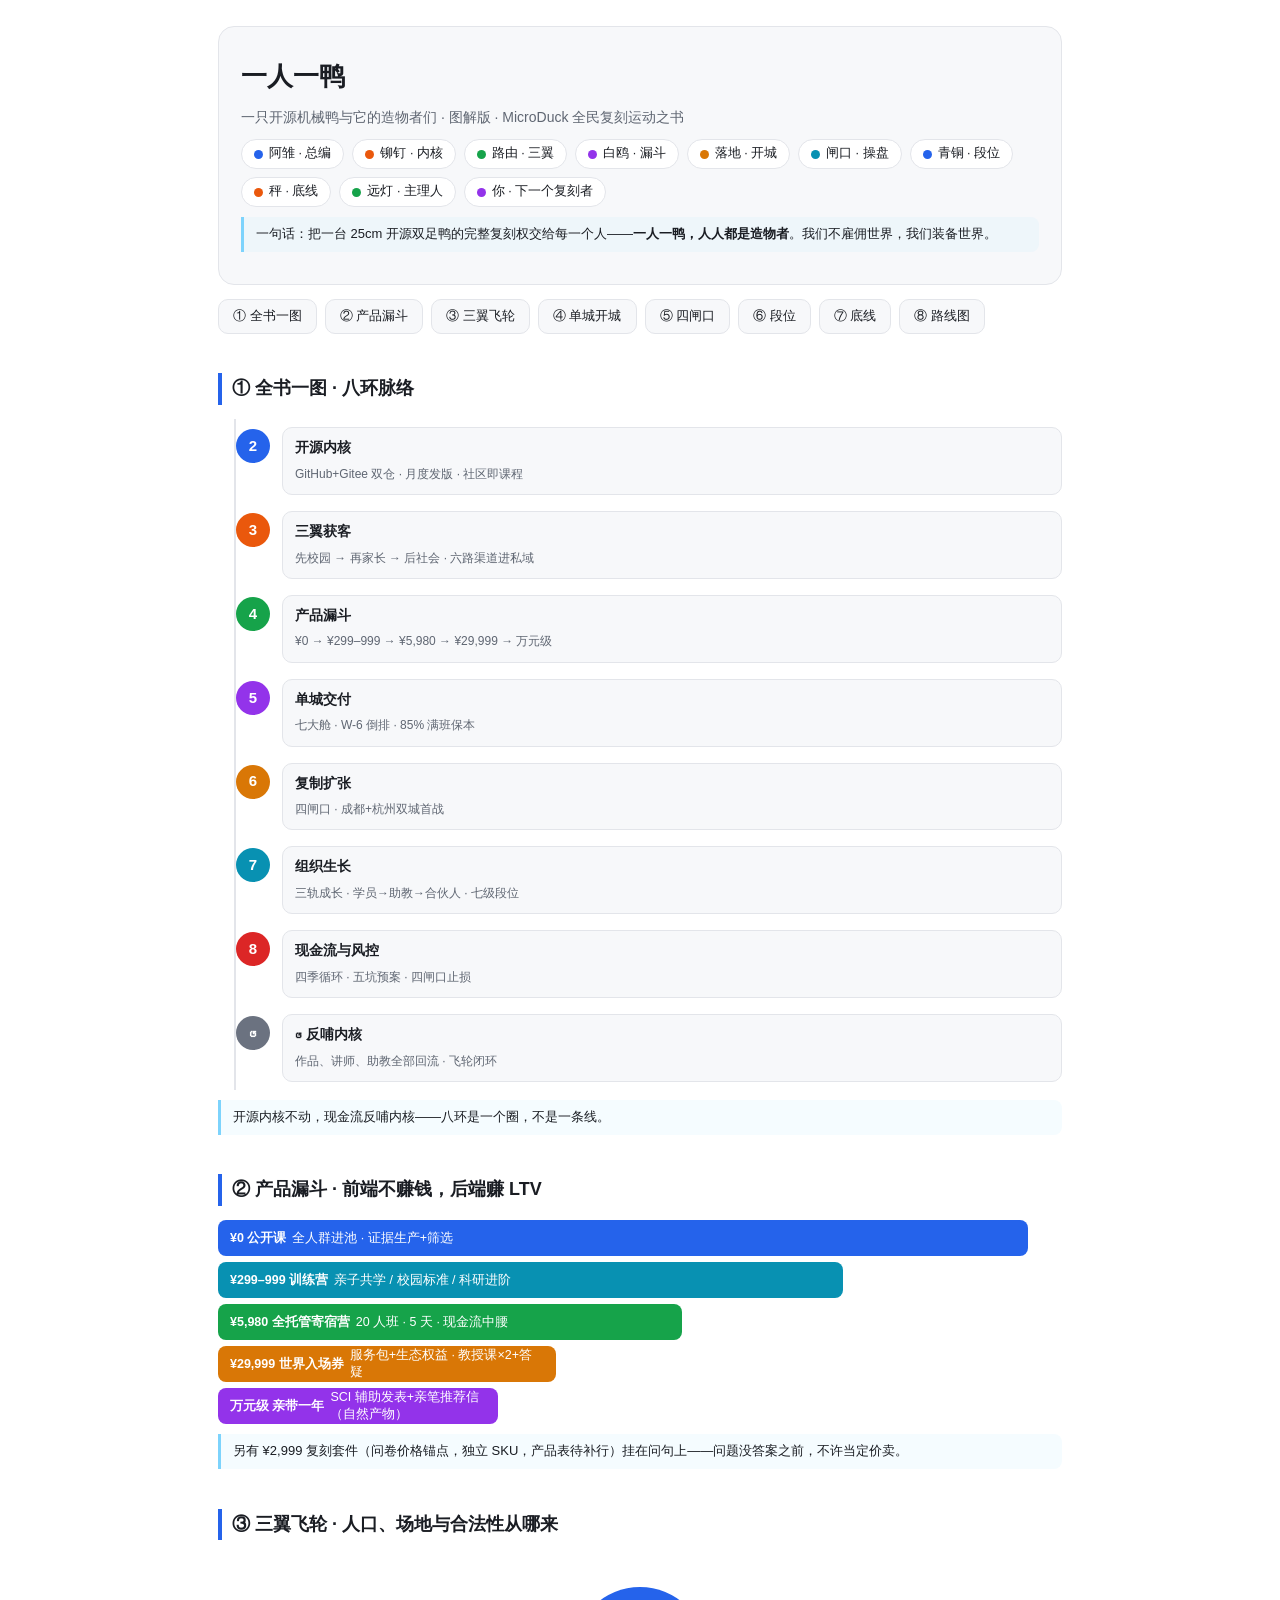
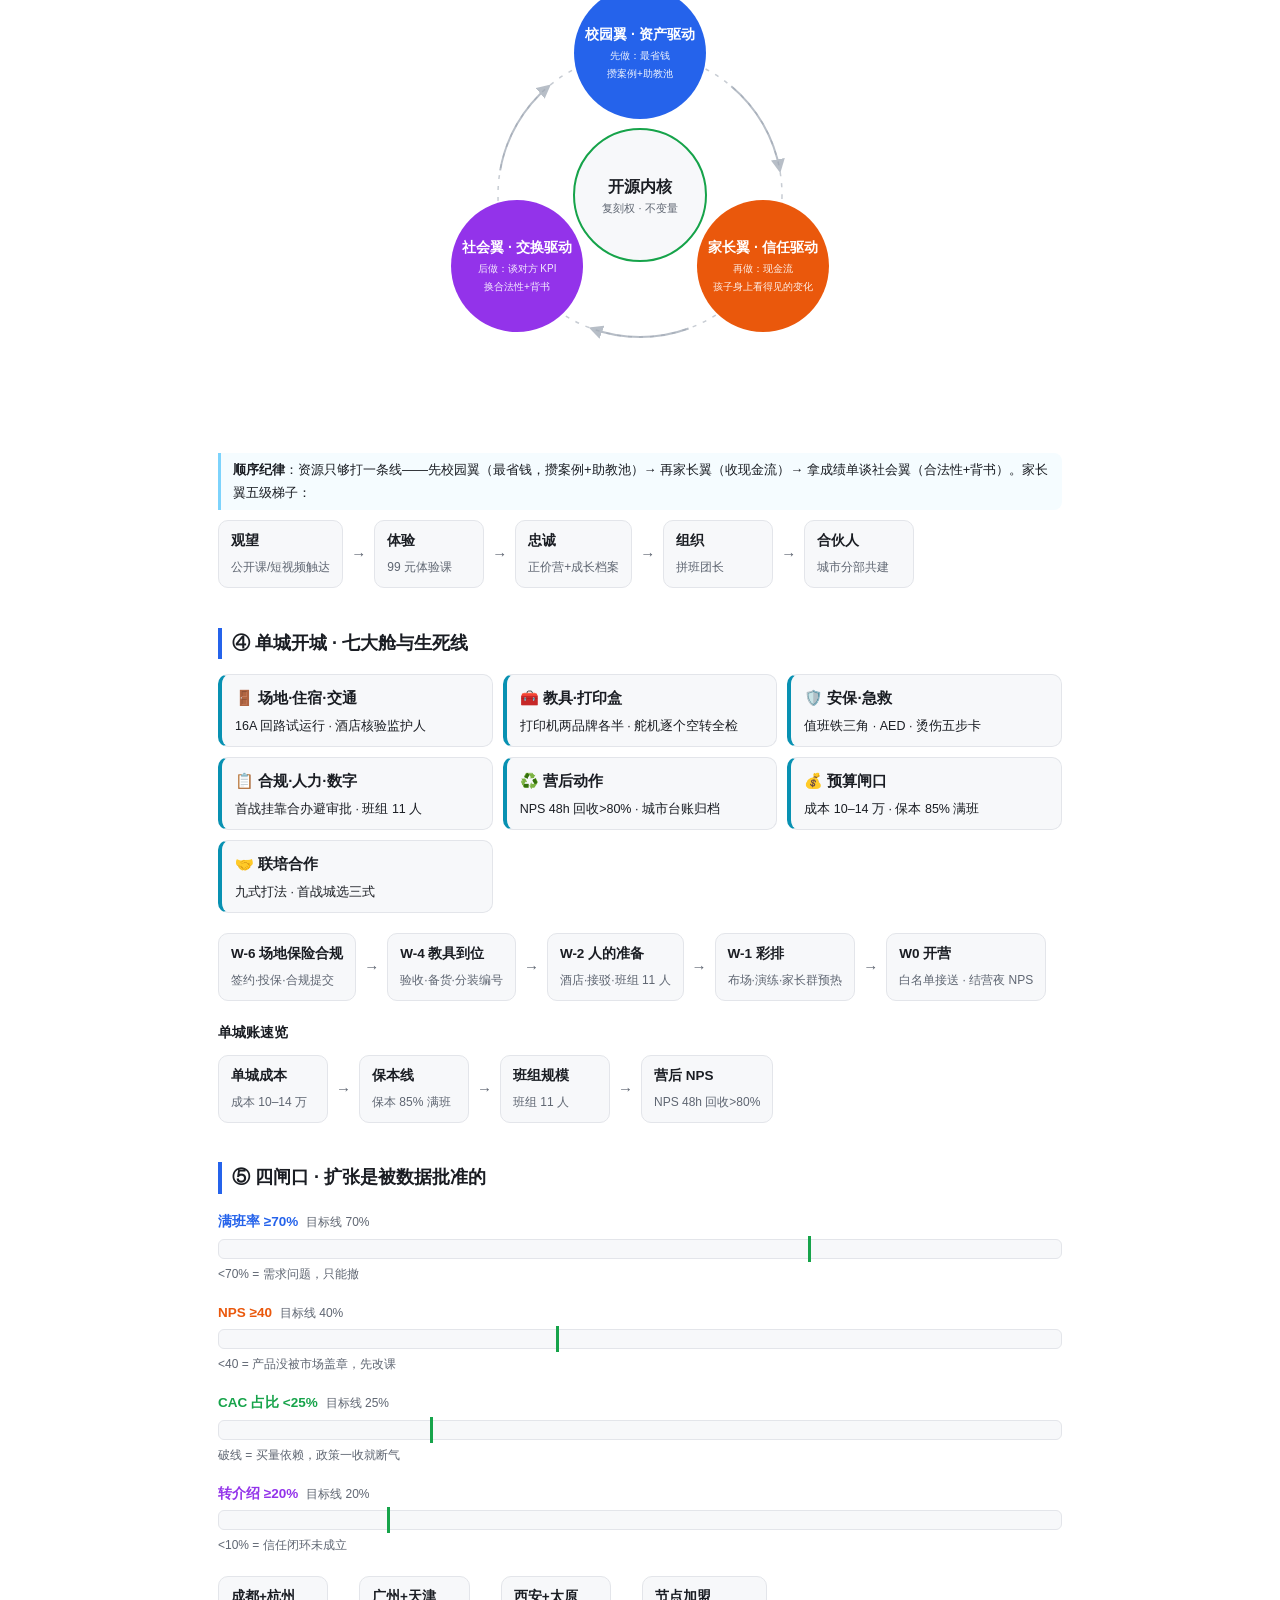
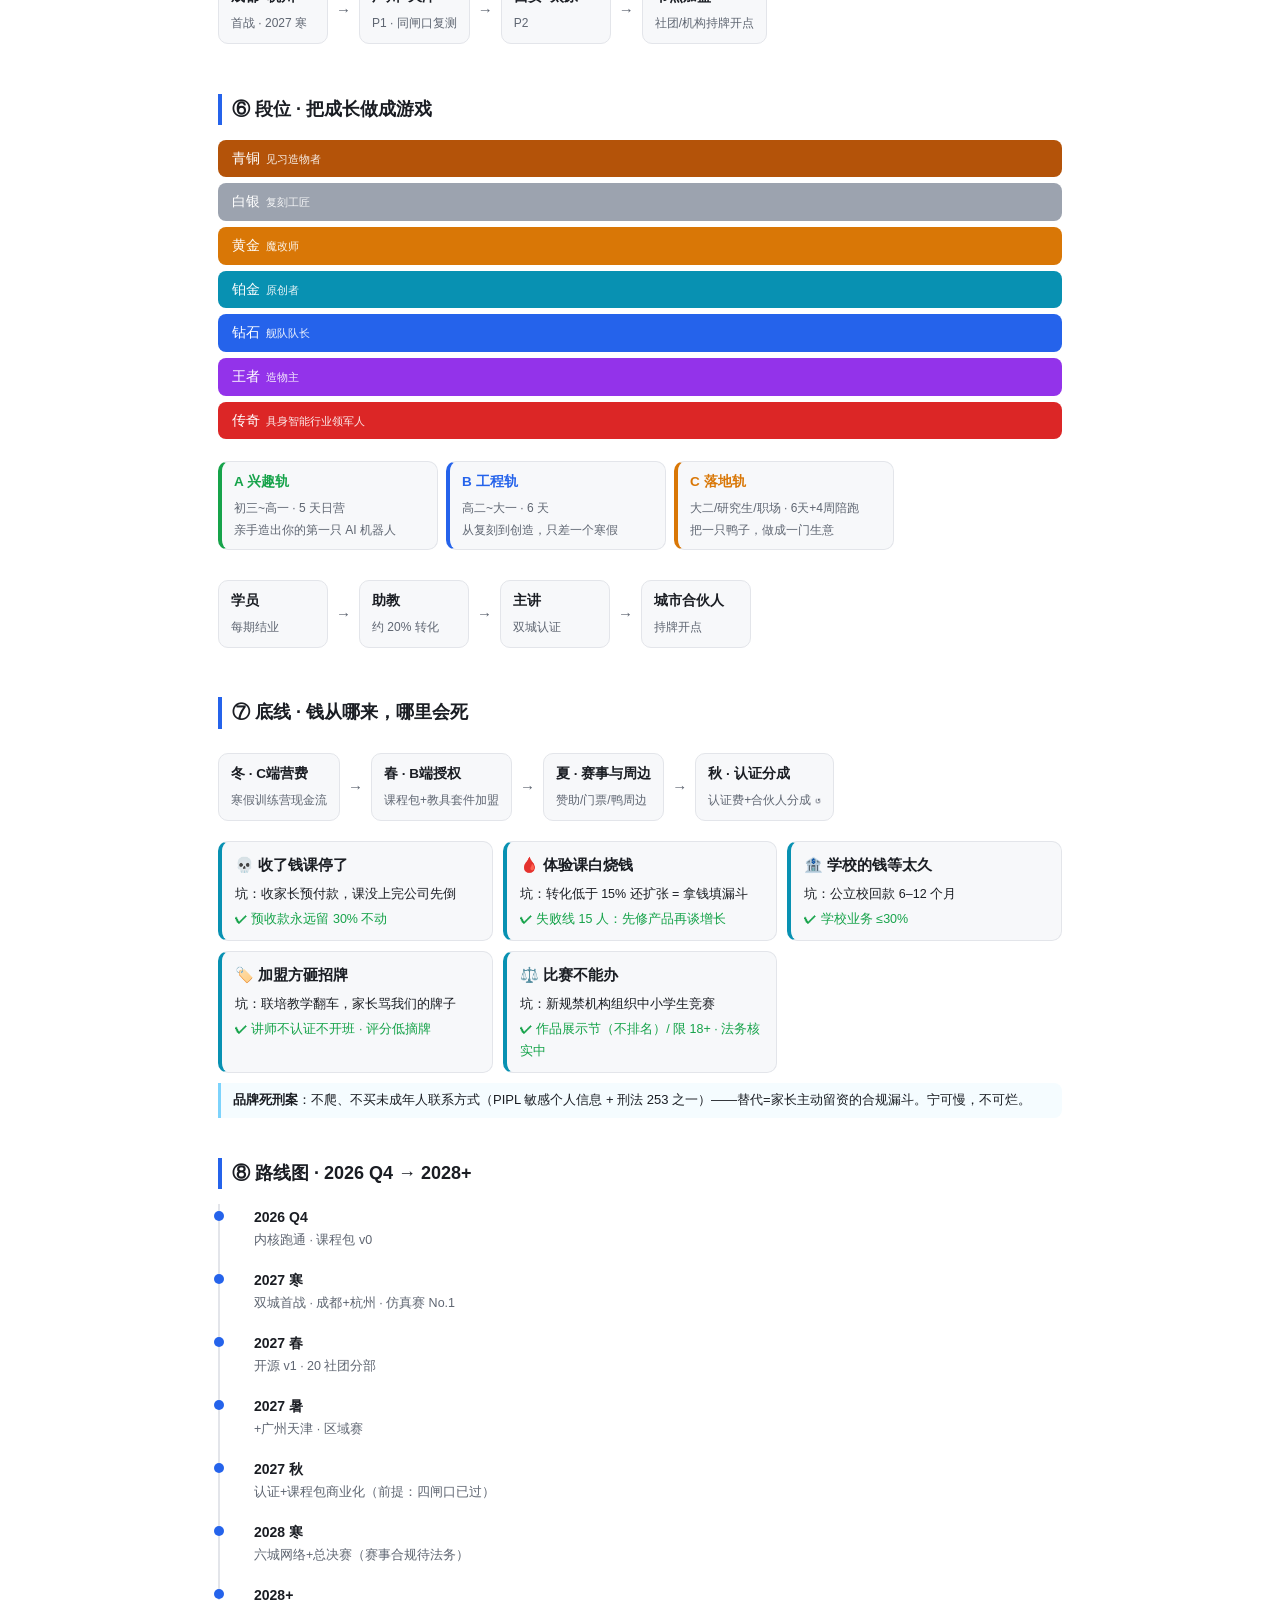
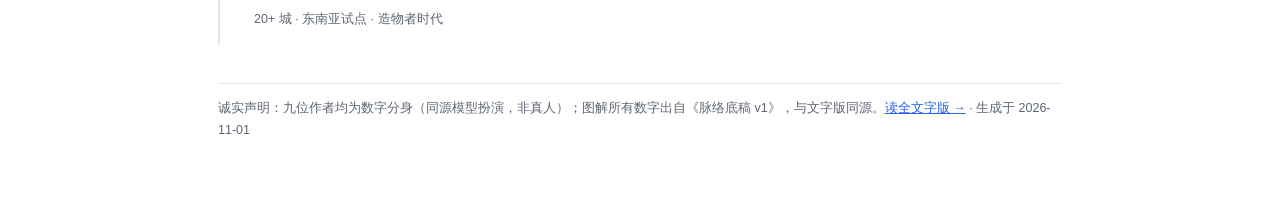
==== commit b5cd17ad: "图解版发布: index.html" ====
--- a/index.html
+++ b/index.html
@@ -3,763 +3,29 @@
 <head>
 <meta charset="utf-8">
 <meta name="viewport" content="width=device-width,initial-scale=1">
-<title>一人一鸭 · MicroDuck 全民复刻运动之书</title>
-<style>
-:root{color-scheme:light dark;--fg:#1a1d23;--bg:#ffffff;--mut:#5f6672;--bd:#e3e5ea;--card:#f7f8fa}
-@media (prefers-color-scheme:dark){:root{--fg:#e8eaf0;--bg:#16181d;--mut:#9aa3b0;--bd:#333945;--card:#1f232b}}
-body{margin:0;background:var(--bg);color:var(--fg);font:16px/1.95 -apple-system,"PingFang SC","Hiragino Sans GB","Microsoft YaHei",sans-serif}
-p{margin:.85em 0;text-align:justify}
-main{max-width:740px;margin:0 auto;padding:40px 20px 90px}
-h1{font-size:1.45em;line-height:1.5;margin:2.6em 0 1em;padding-top:1.1em;border-top:1px solid var(--bd)}
-main>h1:first-child{margin-top:.4em;border-top:none;padding-top:0}
-h2{font-size:1.18em;margin:2em 0 .8em}h3{font-size:1.05em;margin:1.6em 0 .6em}
-ul,ol{margin:.6em 0;padding-left:1.5em}li{margin:.35em 0}
-blockquote{margin:1.2em 0;padding:.7em 1.1em;border-left:3px solid #7dd3fc;background:var(--card);border-radius:0 10px 10px 0}
-blockquote p{margin:.35em 0}
-.dy{opacity:.62;font-size:.86em}
-hr{border:none;border-top:1px solid var(--bd);margin:2.4em 0}
-nav#toc{border:1px solid var(--bd);border-radius:12px;padding:14px 18px;margin:1.4em 0 2em;background:var(--card)}
-nav#toc b{font-size:.95em}nav#toc ol{margin:.5em 0 0;padding-left:1.4em;font-size:.92em;line-height:1.8}
-a{color:#2563eb;text-decoration:none}a:hover{text-decoration:underline}
-.totop{position:fixed;right:14px;bottom:14px;background:var(--card);border:1px solid var(--bd);border-radius:999px;padding:6px 12px;font-size:13px;color:var(--mut)}
-footer{margin-top:3em;font-size:.85em;color:var(--mut)}
-</style>
+<title>一人一鸭 · 图解版 | MicroDuck 全民复刻运动之书</title>
+<link rel="stylesheet" href="vstyle.css">
 </head>
 <body>
-<main id="top">
-<h1 id="一人一鸭">一人一鸭</h1>
-<h2 id="一只开源机械鸭与它的造物者们">一只开源机械鸭与它的造物者们</h2>
-<p><strong>MicroDuck 全民复刻运动之书 · 全稿 v1</strong></p>
-<blockquote>
-<p>由九个数字分身合写：阿雏（总编）· 铆钉（内核）· 路由（三翼）·
-白鸥（漏斗）· 落地（开城）· 闸口（闸口）· 青铜（段位）· 秤（底线）·
-远灯（远灯）</p>
-<p>主口号：一人一鸭，人人都是造物者 ·
-社区口号：我们不雇佣世界，我们装备世界</p>
-<p>数字纪律：全书数字出自《脉络底稿
-v1》及指定源文件；场景一律标<span class="dy">【演绎】</span>。</p>
-</blockquote>
-<hr /><nav id="toc"><b>目录</b><ol><li><a href="#一人一鸭">一人一鸭</a></li><li><a href="#一人一鸭数字分身名册-v1">《一人一鸭》数字分身名册 v1</a></li><li><a href="#00--序章这本书为什么由九个分身来写">00 · 序章｜这本书为什么由九个分身来写</a></li><li><a href="#01--内核把复刻权放进仓库">01 · 内核｜把复刻权放进仓库</a></li><li><a href="#02--三翼人口场地与合法性从哪来">02 · 三翼｜人口、场地与合法性从哪来</a></li><li><a href="#03--漏斗从免费公开课到世界入场券">03 · 漏斗｜从免费公开课到世界入场券</a></li><li><a href="#04--开城开一张清单守一张网">04 · 开城｜开一张清单，守一张网</a></li><li><a href="#05--闸口扩张是被数据批准的">05 · 闸口｜扩张是被数据批准的</a></li><li><a href="#06--段位把成长做成游戏">06 · 段位｜把成长做成游戏</a></li><li><a href="#07--底线钱从哪来哪里会死">07 · 底线｜钱从哪来，哪里会死</a></li><li><a href="#08--远灯造物者时代">08 · 远灯｜造物者时代</a></li><li><a href="#附录-a关键口径表">附录 A｜关键口径表</a></li><li><a href="#附录-b四条待拉齐口径坦白保留">附录 B｜四条待拉齐口径（坦白保留）</a></li><li><a href="#附录-c本书制作说明">附录 C｜本书制作说明</a></li></ol></nav>
-<hr />
-
-<hr />
-
-<h1 id="一人一鸭数字分身名册-v1">《一人一鸭》数字分身名册 v1</h1>
-<p>九位作者全部为数字分身（agent
-人设），由同源模型扮演。不是真人。写作纪律三条：数字只出自《脉络底稿
-v1》与指定源文件；人设不破；九个声线要能盲分辨。</p>
-<ul>
-<li>MK-00 阿雏（总编）：口径守护者；声线：冷静、清单控；负责序章。</li>
-<li>MK-01
-铆钉（开源内核工程师）：把复刻权放进仓库的人；声线：硬核、代码味、短句；负责第一章。</li>
-<li>MK-02
-路由（首席增长官）：三翼与私域的操盘者；声线：快节奏、数字敏感、爱算账；负责第二章。</li>
-<li>MK-03
-白鸥（科研亲带教授）：万元级线的守门人；声线：学者腔、慢、先讲边界再讲机会；负责第三章。</li>
-<li>MK-04
-落地（城市负责人）：七大舱的执行者；声线：实操口吻、清单肌肉记忆、冷静的幽默；负责第四章。</li>
-<li>MK-05
-闸口（操盘手）：四闸口的持有人；声线：数据控、克制、痛恨"凭感觉"；负责第五章。</li>
-<li>MK-06
-青铜（学员）：青铜→黄金亲历者；声线：少年感、直给、不装成熟；负责第六章。</li>
-<li>MK-07
-秤（风控合规官）：底线章节的执秤人；声线：多疑、爱列红线、先说坏消息；负责第七章。</li>
-<li>MK-08
-远灯（主理人）：运动的设计者；声线：独白体、句子短、理想主义但落到日程表；负责第八章。</li>
-<li>MK-09 读者（你）：下一个复刻者；负责=全书的答案。</li>
-</ul>
-<hr />
-<h1 id="00--序章这本书为什么由九个分身来写">00 ·
-序章｜这本书为什么由九个分身来写</h1>
-<p>先交代一个事实：这本书的九位作者，没有一位真正拧过那台鸭子身上的任何一颗螺丝。</p>
-<p>这不是自嘲，是纪律。往下读之前，你需要知道这本书从哪儿来、谁在说话、哪些话能信、哪些话要打折。我是阿雏，本书总编，序章由我把账摆平。清单控的毛病，见谅。</p>
-<p>另外提醒一句：这本书是按能被朗读的标准写的。九个声线，先要过耳朵这一关——哪一段读着拗口，不是你的问题，是写的人没把句子捋顺。</p>
-<h2 id="一一个声音的限度">一、一个声音的限度</h2>
-<p>故事的起点是一摞文档。</p>
-<p>一场叫「MicroDuck
-全民复刻运动」的事做了大半年，攒下六份核心方案：集大成的总体方案、单城开业的作战手册、获客与私域打法、收费结构方案、社区与游戏化方案，再加一张越画越大的作战图谱。材料不算多，麻烦在于口径散：同一个价格带，散在好几份文档里；同一条时间线，两份方案各说各话；还有几个数字，至今没人拍板该听谁的。</p>
-<p>传统做法是找一位作者，把六份材料统成一本书，一个腔调贯穿到底。统稿有统稿的代价：为了让全书听起来像同一个人，编辑会把工程师的短句拉长，把教授的慢话删掉，把风控官的疑心修成稳重。数字保住了，处境磨平了。</p>
-<p>可处境本身就是信息。获客的账要算到小数点后，才说明操盘的人真的怕亏；合规官先说坏消息，才说明底线章不是装饰。同样一句「这行有风险」，从风控官嘴里说出来是一个价，从主讲老师嘴里说出来是另一个价——统成一个人的腔调，两个价就都丢了。一个不敢让读者看见处境的项目，多半也没打算让读者核对数字。</p>
-<p>这场运动有自己的话：**我们不雇佣世界，我们装备世界。**这句话原本是说给复刻者听的——不把一台造好的机器人卖给你，而是把复刻权交给你，图纸、代码、课程、账本，全部摊开，装成什么样是你的事。既然读者该被装备而非被雇佣，作者也一样：与其雇一个声音替所有人发言，不如把写作权也分发下去，给每个角色配一个自己的分身，各自领走自己的处境，各说各话，九个声线要能盲分辨出来。</p>
-<p>于是有了这本书，和写它的九个人。九张人设卡贴在同一面墙上，守的是同一份底稿——这句话请先记住，第三节还要用。</p>
-<h2 id="二名册">二、名册</h2>
-<p>点名，按出场顺序。名册原文贴在写作间的墙上，一人一张卡，此处节选给你认脸用；认熟了，往后八章就都是熟人说话。</p>
-<p>MK-01，铆钉，开源内核工程师，把复刻权放进仓库的人。一台二十五厘米的双足鸭，从采购与三维打印，到装配标定，到仿真环境里训练，再到部署上真机——这条链路他走过无数遍，连该用哪颗飞特
-HD-1910
-舵机都替你列好了。第一章由他讲开源内核这个不变量：双仓、月度发版、社区即课程。他说话短，硬，带代码味。</p>
-<p>MK-02，路由，首席增长官，三翼与私域的操盘者。语速快，数字敏感，爱算账，算到你会替他心疼计算器。第二章讲获客：先校园翼，再家长翼，再社会结构翼，六路渠道汇进一个私域池。他负责回答那个最朴素的问题——人从哪来。</p>
-<p>MK-03，白鸥，科研亲带线教授，万元级产品的守门人。学者腔，说话慢，先讲边界再讲机会，章里带着一份「五不四真」的规矩单。第三章跟着产品漏斗往下走：从免费的公开课，到几百块的营地，到五千九百八十的全托管寄宿营，一路走到那枚两万九千九百九十九元的「世界入场券」。</p>
-<p>MK-04，落地，城市负责人，七大舱的执行者，清单长在肌肉记忆里，偶尔冷幽默。第四章他要去开第一座城：倒排六周，二十人一班，五天一期，外加他常挂嘴边的那条线——满班率百分之八十五，盈亏平衡。万一人没坐满，他兜里还揣着三个自救的阀门，第四章细说。</p>
-<p>MK-05，闸口，操盘手，四道闸口的持有人。数据控，克制，痛恨「凭感觉」。第五章讲扩张：成都和杭州打头阵，广州天津跟上；双城首战之后，满班率、净推荐值、获客成本、转介绍占比，四道闸口全过才准走下一步。没有验证过的产品不商业化，这道闸他亲自守。</p>
-<p>MK-06，青铜，学员，从「见习造物者」一路打到「魔改师」的亲历者。少年感，直给，不装成熟，算起经验值来比路由还凶：装一只鸭加一百，孵化一个产品加两千。第六章由他讲组织怎么生长：三条课程轨道、七级段位，学员到助教、助教到主讲、主讲到城市合伙人，个人升级和组织升级挤在同一条经验槽里。</p>
-<p>MK-07，秤，风控合规官，执秤的人。多疑，爱列红线，永远先说坏消息。第七章是全书的底线章：三条合规红线、几口防不住就翻船的坑，还有一桩被我们自己叫停的「品牌死刑案」——他坚持写进书里，说遮着才是真的死刑。</p>
-<p>MK-08，远灯，主理人，运动的设计者。独白体，句子短，理想主义但落到日程表。第八章收尾，回答一个绕不开的问题：这一切到底通向哪里，灯往哪儿照。</p>
-<p>我是
-MK-00，阿雏，总编，口径守护者。我的活儿不是把谁写得更漂亮，而是保证九个人嘴里的每个数字都有出处。</p>
-<p>名册末尾还有第十个名字：MK-9，读者，你。职责一栏写着——全书的答案。</p>
-<h2 id="三什么能信什么要打折">三、什么能信，什么要打折</h2>
-<p>把最要紧的话放在最前面：九位作者都是数字分身，由同一个模型扮演，不是真人。没有谁真的去成都谈过酒店，没有谁真的在深夜给鸭子上过电。他们由底稿、方案和人设卡演出来——同一个源，九副嗓子。先交代这个，是因为信任该花在能核对的地方，而不是花在好听的故事上。</p>
-<p>我们不拿这一点换你的信任，反而把它写进制度。本书的阅读规则三条：</p>
-<ol type="1">
-<li><p>**数字可以信。**全书数字——价格带、满班率、闸口阈值、时间表——一律出自《脉络底稿
-v1》及其指定源文件，那是九人共用的唯一事实基准，任何分身无权编造新数字。你若发现两处对不上，是我的失职，揪住不放。</p></li>
-<li><p>**<span class="dy">【演绎】</span>要打折。**凡场景、对话、心理活动，一律标<span class="dy">【演绎】</span>：那是对着底稿数字做的合理想象，不是实录。铆钉深夜提交代码的样子、青铜第一次看鸭子站起来的那半秒，请当小说读——意思是老的，细节是演的。</p></li>
-<li><p>**没定的事就写没定。**有几条口径至今没拉齐：两条路线图谁主谁从、产品表里缺的全托管档、复刻套件那一行还没进表、赛事新规下的合规悬置。写到哪一章，就在哪一章如实挂着，不装作已解决。</p></li>
-</ol>
-<p>这三条同时也是九个人的写作纪律。谁破例，序章可以作证。说到底，我们只求一种读者：拿着计算器读书的读者。数字经得起按，故事经不起按——所以故事标了<span class="dy">【演绎】</span>，数字没标。</p>
-<h2 id="四八环与九章">四、八环与九章</h2>
-<p>全书的骨架不是编辑排的，是运动自己长出来的，八个环，首尾咬合：定位、开源内核、三翼获客、产品漏斗、单城交付、复制扩张、组织生长、现金流与风控——最后一环的现金流反哺内核，箭头转回第二环，闭环。先给骨架，再给血肉；知道环与环怎么咬，进每一章的细节才不会迷路。</p>
-<p>序章是第①环，把定位本身讲清楚：一人一鸭，复刻、魔改、原创，人人都是造物者。此后八章各接一环——</p>
-<ol type="1">
-<li>第一章·内核：不变量是什么。双仓、月度发版、社区即课程，地基里的钢筋。</li>
-<li>第二章·三翼：人从哪来。校园、家长、社会结构，三只翅膀怎么扇起来。</li>
-<li>第三章·漏斗：钱从哪来。从零元公开课到世界入场券，价格带就是信任带。</li>
-<li>第四章·开城：第一座城怎么立。七大舱、倒排、百分之八十五的生死线。</li>
-<li>第五章·闸口：什么时候才准扩张。四道闸口，一道不过，全军待命。</li>
-<li>第六章·段位：人怎么留下。三轨、七级段位，升级的不只是产品，是人。</li>
-<li>第七章·底线：哪些事打死不做。红线、预案，和永远留着的百分之三十。</li>
-<li>第八章·远灯：这一切通向哪里。教育宣言、运动蓝图，灯照到的远处。</li>
-</ol>
-<p>八环是螺旋，不是台阶。现金流这一环收回来的钱，会反哺进开源内核，内核再养出下一轮课程、下一批社团、下一座城。读到某个数字眼熟，不是写重复了，是环与环在咬合。</p>
-<h2 id="五留给你的问题">五、留给你的问题</h2>
-<p>写法交代完了。最后按本书的规矩留一个问题，不急着答，读到最后一页再答：</p>
-<p><strong>读完本书，你打算复刻什么？</strong></p>
-<p>复刻这个词，在本书里从不止于一台机器。图纸可以复刻，课程可以复刻，四道闸口可以复刻，连「先说坏消息」这个习惯也可以复刻。可以是一台二十五厘米的双足鸭，可以是一个开源仓库的发版节奏，可以是一条百分之八十五的满班率生死线，也可以只是「装备，而非雇佣」这一个念头。答案不用交给出版社，交给名册上那个叫
-MK-9 的位置——那里写的是你。</p>
-<p>我们九个人，在书里等你。书页合上之后的事，归你。</p>
-<blockquote>
-<p><strong>分身手记</strong></p>
-<p><strong>阿雏</strong>：底稿一份，口径一条。谁在正文放出没有出处的数字，我负责让它消失。</p>
-<p><strong>秤</strong>：先说坏消息，是对读者最起码的礼貌。坏消息都在第七章，好消息请自行核对出处。</p>
-<p><strong>青铜</strong>：管他们是人是分身，反正鸭子站起来那一下，是它自己站起来的。</p>
-</blockquote>
-<hr />
-<h1 id="01--内核把复刻权放进仓库">01 · 内核｜把复刻权放进仓库</h1>
-<p>我叫铆钉，开源内核工程师。名字是给自己选的：铆钉不显眼，但整机的刚度靠它。这一章讲我的活儿——把一台鸭子的复刻权，放进仓库，然后
-open 给所有人。</p>
-<p>全书八环里，其他环会随城市、赛季、现金流变化，我这环是不变量：GitHub
-加 Gitee
-双仓，月度发版，社区即课程。不变量的意思是：后面七个环节怎么动，这条不动。</p>
-<p>先把鸭子说清楚。</p>
-<h2 id="鸭子是什么">鸭子是什么</h2>
-<p>MicroDuck，Pollen Robotics 的开源双足机器人，25
-厘米。两条腿，会走，设计文件全公开。它小，但流程一点不少——从一堆零件到一只会走路的鸭子，中间是完整的具身智能链路：</p>
-<ul>
-<li><strong>采购 / 3D
-打印</strong>：结构件自己打，舵机电路按清单买；</li>
-<li><strong>装配标定</strong>：整机装起来，关节一一对零；</li>
-<li><strong>仿真 RL 训练</strong>：在 Isaac Lab 或 Mjlab
-里搭环境，强化学习练步态；</li>
-<li><strong>ONNX 部署真机</strong>：训练产物转 ONNX，落到真机上走。</li>
-</ul>
-<p>这条链路值得拆开看。前三步分别对应硬件、机械、算法，第四步是
-sim-to-real——仿真里练出来的东西，要在物理世界站稳。缺任何一步，都只是模型作业。四步走完，才叫造物。</p>
-<p>上游是 Pollen
-Robotics。但光有上游不够。国外仓库配国外供应链，国内的人照着做，第一关就卡在采购。所以有了国内复刻仓库：fanhao375/microduck-replica。关键一条：飞特
-HD-1910
-舵机，实机验证过。国产舵机，国内买得到，有人装出来走过。这行记录的分量，做过的都懂——它意味着
-BOM
-不悬空，整条链路在国内供应链条件下被走通了一次。后面所有人的复刻，踩的是已验证的地面。</p>
-<h2 id="第一次点亮">第一次点亮</h2>
-<p><span class="dy">【演绎】</span>训练营 D3，晚上九点，机房。一个 B
-组学员盯着自己的鸭子，又跑了一遍部署。鸭子左脚一沾地就栽。他翻自己的标定记录表，改一个参数，再跑。这次鸭子走了几步，停住，站直。他没喊，先截图，存进实验记录，然后才转头喊助教：「过了。」</p>
-<p>助教回他：「别谢我，谢你自己的记录。」</p>
-<p>这段对话是我编的，但场景每天会发生。重点不在鸭子走没走，在那个动作顺序：先截图存档，再欢呼。证据先于情绪。这是工程师的本能，也是这个社区要养成的本能。</p>
-<h2 id="双仓门槛拆两半">双仓：门槛拆两半</h2>
-<p>开源社区常死在第一道墙。墙往往是网络：GitHub
-在国内时快时慢，慢的那几天，正好是新人热情最高的那几天。热情撞墙几次，就没了。</p>
-<p>所以双仓。GitHub 面向全球，Gitee
-做国内加速。同一份代码，两个入口。国内贡献者 clone 不用碰运气，issue
-用中文提也接得住。门槛拆掉一半，社区才谈得上开放。</p>
-<p>另一半门槛是节奏。很多开源仓库不缺人提交，缺响应——PR
-提上去，很久没人看，贡献者自己就散了。所以月度发版：每月一版，changelog
-里写清这一版合了什么、谁合的。发版是社区的节拍器。节拍器一响，所有人知道自己的贡献什么时候落地、以什么形式落地。</p>
-<h2 id="贡献闭环">贡献闭环</h2>
-<p>进社区的路径，四步，写死在贡献指南里：</p>
-<ol type="1">
-<li><strong>认领任务</strong>：issue 打标
-good-first-issue，新人对着标签进场，不迷路；</li>
-<li><strong>提交
-PR</strong>：代码算，文档算，翻译也算——贡献不按语言分贵贱，按合入算；</li>
-<li><strong>评审合入</strong>：Committer 48
-小时内响应。时限写进规则，评审不悬置；</li>
-<li><strong>月度发版</strong>：changelog
-署名贡献者，你的名字进版本历史。</li>
-</ol>
-<p>第二条要单独说。很多人以为开源贡献等于写代码，这是社区最大的劝退误解。一份准确的装配文档，救的是后面每一个装鸭子的人；一次翻译，让文档多覆盖一代人。代码、文档、翻译在闭环里同权重。你会装鸭子、会拍照、会把过程写清楚，你就是贡献者。</p>
-<p>第三条的 48
-小时，不是姿态，是工程约束。悬置的评审比拒绝更伤人——拒绝至少是个状态，悬置什么都不是。时限入规则，承诺才可被审计。</p>
-<h2 id="声望闭环">声望闭环</h2>
-<p>贡献闭环之上，还有一层：声望闭环。</p>
-<p>声望在个人主页公开记录，谁都能看。累计三次优质合入，晋升
-Committer——拿到评审权，也接下 48 小时响应的义务。再往上，进
-PMC，参与路线决策：下一版本做什么、社区往哪走。到顶不是终点，是折返点：Committer
-和 PMC 反哺新人，评审他们的 PR，带教他们的第一个
-issue。新人里会有人长成新的 Committer。环闭合，飞轮转起来。</p>
-<p>复刻、魔改、原创——个人在社区里的三级台阶，和这个飞轮是同一套逻辑：先照着走通，再改出花样，最后立自己的东西。社区不规定你停在哪一级，仓库只记录你走到哪一级。</p>
-<p>有一点我保持坦白：PMC
-的名额与决策细则，方案里还是待决项，没定稿。我不装它已经解决。规则先跑，细则随版本迭代——这本身就是开源的做法。</p>
-<h2 id="社区即课程">社区即课程</h2>
-<p>八个字：社区即课程，贡献即成长。</p>
-<p>传统课程的结构是先讲后练，结课即结束。我们的结构反过来：仓库就是教材，issue
-列表就是习题册，changelog
-就是成绩单。学习行为和贡献行为是同一个动作——你修好一个
-good-first-issue，社区得一份修复，你得一条合入记录。没有消耗，只有复利。</p>
-<p>闭环的关键一句话：每一次参与，都留下公开、可累计、可被看见的成长足迹。三个定语各有含义。公开——记录在个人主页，不锁在某个机构的数据库里。可累计——上次的上游合入和这次的连成一条线，不清零。可被看见——招人的、招生的、看热闹的，看的是同一条提交历史。简历可以修饰，提交历史不会。</p>
-<p><span class="dy">【演绎】</span>有位家长问过我：这套东西，升学用得上吗？我没直接答，反问她：孩子那五天装鸭子的标定记录表、训练曲线、改参数前后的对比，还在吗？她说在，都存着。我说，这就是答案。一个初中生手里有一份完整、真实、带时间戳的工程记录，比任何自我介绍都硬。用不用得上，是别人的判断标准；留得下来，是我们能给的东西。</p>
-<h2 id="版本路线">版本路线</h2>
-<p>这套内核有排期。2026 Q4：双仓和 good-first-issue
-标签体系先跑起来，课程包 v0 同步推进。2027 春：开源 v1
-发布，个人主页、成长档案、段位徽章随版本上线。之后每个月一个版本，按社区的真实需求走，不按谁的想象走。</p>
-<h2 id="尾声">尾声</h2>
-<p>有人问我这份工作的意义。我给不出抒情的话，只能给一个工程描述：</p>
-<p>过去，造机器人的知识锁在论文、专利和公司里，复刻是一种特权。我们把复刻权写进仓库，做成任何人一条
-git clone
-就能拿走的东西。之后的每一步——装配、训练、部署、魔改、再贡献——都在公开记录里发生，都被版本历史收编。</p>
-<p>我们说：我们不雇佣世界，我们装备世界。落到我这环，装备的具体形态就是仓库本身——零件清单、装配文档、训练脚本、部署配置，外加一套保证你被看见的规则。</p>
-<p>仓库里每一个 PR 编号，都会被 changelog
-记住。你不留痕迹，只可能因为你什么都没提交。</p>
-<blockquote>
-<p><strong>分身手记</strong></p>
-<ul>
-<li>fork 不是拥有。clone 下来，改完第一行，才算开始。</li>
-<li>48 小时响应时限不是温柔，是约束——悬置的评审比拒绝更劝退。</li>
-<li>文档、翻译、代码同权重。造物者的门槛不在语法里。</li>
-</ul>
-</blockquote>
-<hr />
-<h1 id="02--三翼人口场地与合法性从哪来">02 ·
-三翼｜人口、场地与合法性从哪来</h1>
-<p>我叫路由，这本书里管增长的人。增长官听着风光，开业之前我天天干的事其实是数缺口：这门生意要活起来，缺三样——人口，学生从哪来；场地，教室从哪来；合法性，凭什么家长信你、官方认你。</p>
-<p>先报个数定基调：教培行业获客成本 3000–5000
-元一个人。我们账上没这笔钱，也不打算有。所以我的方案不是养一支销售队伍，而是绕着开源内核装三只飞轮，让三个社会结构各自转起来，用结构换预算。</p>
-<h2 id="一核三翼">一核三翼</h2>
-<p>上一章铆钉守住的东西我一行不动：GitHub 和 Gitee
-双仓、月度发版、社区即课程。那是内核，是不变量。我在外围接三只飞轮，行话叫「一核三翼：开源内核不动，三个社会结构各自成飞轮」。</p>
-<p>家长翼是信任驱动，燃料是家长的信任，产出人口与现金流。校园翼是资产驱动，燃料是手里的真资产——学分、课程、案例，产出场地与人才管道。社会结构翼是交换驱动，燃料是交换，产出合法性。三只飞轮正好各补一个缺口：校园翼补场地，家长翼补人口，社会翼补合法性。燃料不同，打法就不同：对家长只能让信任慢慢烧，对学校必须拿真东西，对机构和企业则要谈交换——你给的，得正好填对方
-KPI 的缺口。</p>
-<h2 id="顺序纪律三翼不能一起上">顺序纪律：三翼不能一起上</h2>
-<p>最容易犯的错是三翼齐发。我斩钉截铁：不行。资源只够打一条线，这一棒我们排死了。</p>
-<p>第一棒校园翼，2026 年四季度到 2027
-年一季度。它最省钱：社团供货加高校共建，都是轻动作。更要紧的是它产出两样后面要用的原材料——可信的本地案例，和助教池。第二棒家长翼，2027
-年寒假，拿校园翼的案例做信任背书开正价营，现金流在这一翼。第三棒社会结构翼，2027
-年起持续，拿前两翼的学员数和 NPS
-去换科协背书、企业赞助——没有数据时谈背书，是空着手敲门。</p>
-<p>为什么校园先？三个理由都跟钱有关。一，它最便宜。二，它的产品是案例，而案例正是家长翼最缺的信任原料——先造原料，再开炉。三，它顺手把人攒下了：今天社团里的大二学生，四年后就是新课市的助教与主讲。</p>
-<p>反面教材也报个价。童程童美，21 万学员，宣称续费八成以上，2025 年 1
-月照样爆雷——预收款模式撞上扩张失速。规模不等于安全，顺序错了的规模是加速死亡。这条写进我账本扉页：先有信任的骨架，再长规模的肉。</p>
-<h2 id="家长翼五级梯子">家长翼：五级梯子</h2>
-<p><span class="dy">【演绎】</span>周六下午，体验课教室。一个初二男孩的鸭在垫子上摔了第三次，他蹲下去看了半天，抬头跟助教说：「落地时序不对，我把触地判据改一下再试。」第四次，鸭稳稳走完了整条垫子。窗外他妈妈举着手机拍完全程，没等下课就推门进来：「正价班怎么报？」</p>
-<p>注意这场戏里谁在做销售——是孩子。转化靠孩子身上看得见的变化，不是销售话术。家长的进阶我们做成五级梯子：</p>
-<ul>
-<li>观望：刷到内容，进围观群，先潜水；</li>
-<li>体验：99 元体验课，第一次亲手摸到鸭；</li>
-<li>忠诚：正价营加成长档案，变化按周可见；</li>
-<li>组织：拼班团长，帮邻居拼一个班；</li>
-<li>合伙人：城市分部共建，从客户变成自己人。</li>
-</ul>
-<p>宣传上只立三根柱子：安全可见、成长可见、前沿可见。安全是底线可视化，成长是档案里每周有新东西，前沿是「你家孩子在玩真机强化学习」这句话本身就是社交货币。三根柱子之外，一个形容词都不许多。</p>
-<p>账现在摆出来。体验课到正价，行业平均转化 20–35%，做得好的
-40–60%，小班课实测有 17%，小红书引流实测 18%。我们目标 30%：100
-家体验，收 30 个正价。承认失败的线画在 15
-人——低于它就是产品与需求错配，停止扩张，先改课。续费目标 ≥60%，低于 40%
-是课程价值不足，先改课再卖。转介绍目标占比 ≥25%，低于 10%
-说明信任闭环没成立。西瓜创客一个老学员带 3–4
-个新客，这是行业里最便宜的获客通道，我们所有动作都在为它铺路。</p>
-<h2 id="校园翼一门微专业二十个社团">校园翼：一门微专业，二十个社团</h2>
-<p>校园翼的主打是微专业共建：8–16 学分，跨 2–4
-个学期，把采购、装配、仿真训练、真机部署整条链路做成一门正经课。围绕它铺开
-20 校社团漏斗，每校目标 30 人；再接竞赛战队、就业直通——首批 10
-个实习位——和科研反哺。队制有现成范本：VEX 四到六人一队、IQ 到 V5
-逐级递进，学生是被管线留住的。社团我也画了死线：学期留存低于
-50%，产品不过关，先改产品再谈扩张。</p>
-<p><span class="dy">【演绎】</span>社团招新那晚，一个大二学生围着展台问：「我跟着做四年，能做到什么？」我说：「你毕业那年，我们大概在开第五座城。你先做助教，再考主讲，然后带一座城。」他报了名。这不是画饼，是组织设计：学员到助教约
-20%
-转化，助教到主讲要过双城认证，主讲往上就是城市合伙人。别人开新城愁招人，我们开新城先翻老学员名册——这就是校园翼的复利。</p>
-<p>跟学校打交道有一条铁律记在账本第一页：公立校回款周期 6–12
-个月，小机构死在账期上。学校业务不超过总营收
-30%，这不是经营建议，是止损纪律。</p>
-<h2 id="社会结构翼只谈对方的-kpi">社会结构翼：只谈对方的 KPI</h2>
-<p>这一翼最常见的错误是拿着情怀敲门。我进门只聊一件事：对方今年的 KPI
-缺什么。科协与青少年宫要科普业绩数据，我们给公益名额加联合署名；培训机构要利润，RL
-和仿真课他们自己开不了，我们给课程包加联培分成；企业要 ESG
-报告素材和招聘品牌，我们给人才池加冠名；媒体与 KOL
-要传播点，一群中学生让自制的双足机器人走起来，这本身就是传播点。复制机制也排好了：1
-名工程师驻场 3 个月，之后 1 个人管 2 座城。</p>
-<p>合作分四档，条款具体到数字：</p>
-<ul>
-<li>供货式：授权费 2–5 万/城/年，外加耗材毛利；</li>
-<li>联营式：流水 3:7——对方七我们三，教具我们供；</li>
-<li>认证式：认证费 1 万/讲师，年审 3000/年；</li>
-<li>共建式：合资，股比个案谈判。</li>
-</ul>
-<p>不急着铺。先用最轻的供货式做最小试点：1 家机构、8 周周末班、12
-名学员，成本上限 2 万。验证三条：对方讲师独立完成至少 80%
-课时、出勤不低于 80%、结营 NPS 不低于
-40。任两项不达，联培模型回炉，不扩张。</p>
-<h2 id="渠道与私域六路进四层养">渠道与私域：六路进，四层养</h2>
-<p>流量侧一句话讲完：短视频、图文、搜索、信息流、社群、直播，六路渠道全部汇进私域池，在四层群里养——围观群看热闹，报名群接转化，学员群做交付，alumni
-群接转介绍与招聘。</p>
-<p>投放纪律分三段走：</p>
-<ul>
-<li>冷启动，预算 0 元：内容加社群拉新，首期 20–30 人，押金制；</li>
-<li>验证期，2–4 期：素材测款，日预算几十到几百；</li>
-<li>放量期，5 期起：只放大已验证的素材，ROI 打正了再加。</li>
-</ul>
-<p>编程猫交过学费：三千多万学员，季度收入只有 2
-亿。免费流量不等于付费转化，名单量是虚荣指标，我只认漏斗里往下走的数。</p>
-<h2 id="转化总账">转化总账</h2>
-<p>把这一章的账合到一页上。体验转正价：行业 20–35%，我们目标
-30%，首战低于 15% 停止扩张。获客成本：行业 3000–5000，我们目标低于
-1500。续费 ≥60%，转介绍占比
-≥25%。开营前两周报名不足五成，换渠道组合；CAC
-连续两期超标，停投放转渠道。</p>
-<p>凭什么 CAC
-能砍到行业一半以下？不是我们会砍价，是账的结构不同：别人把钱花在买量上，我们把同样一笔钱铸成案例和梯子。校园翼省下广告费，转介绍省下销售费，五级梯子让每一分信任复利。也把话说明白：表里的行业基准来自公开数据，现状一栏今天全部写着「待首战」——真实漏斗回来之前，我报的每个目标都可证伪。数字不打诳语，首战见。</p>
-<hr />
-<h3 id="分身手记">分身手记</h3>
-<ol type="1">
-<li>飞轮不是画出来的圆，是每一环转化率接出来的链条；哪一环断，全轮归零。</li>
-<li>顺序是最便宜的杠杆：先校园、后家长、再社会，省下的不只是钱，还有试错次数。</li>
-<li>合法性不能求，只能换——拿对方 KPI 缺口里的东西去换。</li>
-</ol>
-<hr />
-<h1 id="03--漏斗从免费公开课到世界入场券">03 ·
-漏斗｜从免费公开课到世界入场券</h1>
-<p>我是白鸥，这本书里管「亲带一年」的人，万元级这条线的守门人。第三章轮到我讲漏斗。按学术习惯，先划边界，再谈机会：漏斗这个词我起初不太愿意用——它把人描述成自上而下漏掉的流量，带着一种不该有的傲慢。这一章我想做的，是把这个词洗干净：我们的漏斗不是筛掉人的装置，而是把每个人送到与自己匹配的高度去的阶梯。</p>
-<p>总逻辑先立住，一句话：前端不赚钱，后端赚 LTV。所谓
-LTV，用户生命周期价值，说穿了就是一个人信任你之后，愿意与你同行多少年。前端每一级都在为这句话积累证据，后端每一级都在兑现它。</p>
-<h2 id="前端是筛选器不是收银台">前端是筛选器，不是收银台</h2>
-<p>把整条价格带铺开，从零到万：</p>
-<ul>
-<li>公开课 ¥0：免费，人人可进；</li>
-<li>训练营 ¥299–999：亲子共学营与校园标准营 ¥299–599，科研进阶营
-¥599–999；</li>
-<li>全托管寄宿营 5980/人：20 人班，5 天，盈亏平衡约在 85% 满班率；</li>
-<li>世界入场券 ¥29,999：服务包加生态权益，本章后面细讲；</li>
-<li>亲带一年：万元级，可谈，我的门。</li>
-</ul>
-<p>账面逻辑不复杂：公开课与 ¥299
-的营几乎不挣钱，有些期甚至贴钱。它们的存在理由有两个。一是生产证据——一支会走路的鸭、一段孩子当众的讲解，是转化链条上最硬的通货；二是执行筛选——谁在课后不肯走、谁的追问一路追到舵机，这些信号比任何问卷都诚实。行业获客成本
-3000–5000 元一个人，我们的目标压到 1500
-以下，靠的不是买量，是前端这两样东西：免费公开课把第一次接触的成本降到零，转介绍把最好的广告放进家长嘴里。省下来的获客预算，就是后端毛利的来源之一。</p>
-<p>中间的 5980
-是现金流的中腰，这门生意活不活得下去看它。顶端的两级——入场券与亲带——才是利润与意义所在。另外还有一个挂在问卷上的问号：复刻套件
-¥2,999，把整条链路搬回家的 DIY 版。它是 C2 价格测试的锚点，独立
-SKU，而产品全景表里至今没有补上这一行。我特意把身份说清楚：2,999
-目前是一个问句，不是定价。问题没有答案之前，不许自己把它当结论去卖——这是研究者的基本操守，放进商业同样成立。</p>
-<h2 id="世界入场券卖的不是营期是门">世界入场券：卖的不是营期，是门</h2>
-<p>29,999 这个数字，定性比定量重要：它卖的不是「一个营期」，而是
-MicroDuck
-复刻运动这个世界的入场券。营期是起点，生态是主场，老学员身份是长效权益。券内权益，逐条列明：</p>
-<ul>
-<li>具身智能前沿培训营 ×1，A/B/C 三档任选；</li>
-<li>专业大学教授授课 ×2，加固定答疑；</li>
-<li>开源生态身份 ×1：从认领 issue 到提交 PR，月度发版署名；</li>
-<li>前沿周报、学员社群与同行交流；</li>
-<li>老学员 agent 配套服务，结营后 90 天服务窗；</li>
-<li>期满后续费，低至官方价 20%。</li>
-</ul>
-<p><span class="dy">【演绎】</span>入场券开放日。一位父亲把价签翻过来端详半天，问我：「教授，两万九千九，你们能保证什么？」我说：「我保证清单上每一项都有人负责兑现；保证不了的部分也写给你看——发表结果、录取，这些我承诺不了，任何自称能承诺的人，都值得你警惕。」他没有当场付款，但要走了权益清单，说回家逐条核对。我尊重这样的家庭。</p>
-<p>那两场教授课，正是我要讲的。开营一场前沿主题课，负责点燃与方向感；结营一场前沿课，负责升华与答疑。轮到我上台，照例先把边界摆出来：A/B
-组的孩子未成年，我的课是前沿科普，只讲世界正在发生什么，不碰升学与竞赛承诺；「教授」头衔用于宣传须有书面授权；按所在学校规定，校外有偿服务要报备，机构留存凭证；酬金打包谈判，档期逐场书面确认——万一某场兑现不了，协议里有补偿条款，或者如实告知由团队顶上。承诺要么兑现，要么明说，没有第三种体面。</p>
-<p>机会这边也讲清楚。这两场课的价值不在知识点——知识是搜索得到的——在于一个真实的研究者站在孩子面前，示范问题是怎么被提出来的。但券面上还有几行字必须提前写明白：开源权益是「身份先行」，个人主页与段位要等
-2027 年春随开源 v1 上线才点亮，宣传不许写「报名即有个人主页」；agent
-服务是 90 天窗口，不是终身售后；「两折」在协议里统一写作「低至官方价
-20%」，实体营期因为重占师资与场地，不承诺两折。这些字不漂亮，却是这张券能被兑现的原因。</p>
-<h2 id="亲带一年一间实验室的门">亲带一年：一间实验室的门</h2>
-<p>我的门，一年只开给很少的人。十二个月，三段走：M1–3
-打基础，补课，定方向；M4–9 进课题，实验迭代，组会汇报；M10–12
-写论文，写作与投稿辅导。一年下来三样产出：真实科研经历、SCI
-辅助发表、教授亲笔推荐信。</p>
-<p><span class="dy">【演绎】</span>第四个月的组会。一个学生汇报上周的实验：训了三轮，策略全崩，仿真里的鸭子走得东倒西歪。他讲到一半，声音低下去。我在白板上写了两行——失败条件、变量清单——然后说：「你今天交的不是坏消息，是数据。下周一之前，我只看清单第二列。」第二周，他的新策略走通了半程。那天的组会记录，后来成了他推荐信里第一段素材的底稿。</p>
-<p>说到推荐信，我要把最要紧的边界放到正中央：它是亲带关系的自然产物，不是货架上的商品。市面上有机构把推荐信单独标价出售，而海外招生官对这类付费推荐信严查不已——材料真实性一旦存疑，一票否决，连累的是孩子整个申请季。所以对我们，真实亲带既是合规底线，也是最强卖点：正因为经得起严查，它才值钱；也因为它不是商品，它才珍贵。判断标准朴素到近乎笨拙——推荐信里的每一句话，在组会记录、实验日志、投稿往来里都有对应的纸。查得出的，才是真的。</p>
-<h2 id="五不四真刻在价格表上的红线">五不四真：刻在价格表上的红线</h2>
-<p>这一节没有修辞，只有条款。五不：不把推荐信当商品单独售卖；不虚构科研经历、不套壳项目；不论文代写、不挂名发表；不承诺录取或发表结果；不对未成年人夸大宣传。四真：真实亲带、真实课题、真实贡献署名；推荐信是亲带关系的自然产物；辅助发表限于写作与投稿辅导；广告只讲过程，不承诺结果。</p>
-<p>有人劝我把这些写小一点，说太吓退客户。我的看法相反：在科研辅导这个品类里，红线本身就是产品说明书。愿意被条款约束的家庭，恰是我们要找的家庭；被条款吓退的，本来也不该进这扇门。</p>
-<h2 id="漏斗底下站着的教育观">漏斗底下站着的教育观</h2>
-<p>最后交代漏斗为什么这样设计，要回到我们的教育宣言。三个信念，都有行为科学的出处。其一，证据先于自信：Bandura
-讲自我效能感，最强的来源是成败经验——自信不是夸出来的，是亲手做成过一件难事给出来的。其二，身份先于坚持：支撑一个人持续做一件事的，不是三分钟热度，是「我是造出过机器人的人」；行为跟随身份，身份跟随证据。其三，同伴先于老师：被看见、有阶梯，人才回不到原来的自己。</p>
-<p>所以这句话是我们全部门票的共同底价：我们卖的不是课时，是改变加证据。公开课留下「我摸过真机」的记忆，训练营留下一台会走路的鸭和一段当众的路演，入场券留下生态身份与
-90
-天服务窗，亲带留下论文、推荐信和一个新的自我描述。漏斗每一级，交付的都是证据物；课时只是证据的载体。</p>
-<p>漏斗收窄的形状，常被误读为势利。我的理解恰好相反：它是一条配对曲线。免费的地方最宽，因为证据应当向所有人开放；越往上人越少，不是因为门槛傲慢，而是亲带关系要求彼此都确信值得。教育的公平，不在于把顶端的价格打下来，而在于把底端的门开到最大。</p>
-<hr />
-<h3 id="分身手记-1">分身手记</h3>
-<ol type="1">
-<li>前端不赚钱不是牺牲，是采购——用贴钱的价格买最贵的信任。</li>
-<li>推荐信一旦标价，就从证明变成商品，而商品经不起招生官的放大镜。</li>
-<li>漏斗不是筛子，是配对曲线：底端的门开到最大，顶端的门只对彼此确信的人打开。</li>
-</ol>
-<hr />
-<h1 id="04--开城开一张清单守一张网">04 · 开城｜开一张清单，守一张网</h1>
-<p>我叫落地，城市负责人。铆钉把复刻权放进仓库，路由把人引到门口，白鸥把万元级的门关好——人到了我这儿，就得真的住下来、吃上饭、拿起螺丝刀，在第五天带走一只会走路的鸭子。所谓七大舱的执行者，说的就是我这种人：家长砸了真金白银把孩子送进来五天，我不许这五天靠临场发挥。</p>
-<p>清单控的快乐很廉价：一条坑因为提前写了预案而没有发生，划掉那一行的时候最爽。代价是我看什么都像待检查项——这话按下不表，往下读你自会沾上一点。</p>
-<p>手册扉页印着一句我自己写上去的话：**开一间城，先开一张清单；守一间城，靠一张合作网。**这一章就把这句话拆开讲。先讲清单，再讲网。</p>
-<h2 id="一七大舱每一行都是学费">一、七大舱：每一行都是学费</h2>
-<p>我的职业病是进任何房间先抬头找配电箱。这毛病是清单惯出来的——单城开业作战清单，七个舱位：场地住宿交通、教具与打印盒、二十四小时安保急救、合规人力数字系统、营后动作、预算闸口与时间线、联培与合作模式。每项带规格、参考价、责任人、避坑标注。看着啰嗦，其实每一行背后都站着一次事故。</p>
-<p>先讲配电箱。<span class="dy">【演绎】</span>开营第一天早晨八点五十，十台 3D
-打印机同时通电预热，教室主灯闪了一下，整个营地黑了。断路器跳得干脆利落，二十个孩子点着手机手电，看我在配电箱前当了一回电工。那次停电四十分钟，第一节课临时改成了一场关于电的现代性讨论。事故根因简单得可耻：打印机不重，十台一起启动的电流重，普通回路扛不住。所以清单上现在有一行加粗的字——开营前设「试运行日」，十台打印机同开必须走
-16A
-专用回路。试运行日不是我谨慎，是我替下一位城市负责人预先挨的那顿黑。</p>
-<p>舱二的戏剧性更多。二十二个零件盒，一盒一编号，五隔层分装：舵机十二只、主控、结构件、螺丝、工具，三色标签贴好。其中有一行叫「舵机到货逐个空转测试」。<span class="dy">【演绎】</span>有一期营，新到货的一批舵机里混了一只死舵机，出厂就是坏的，在包装盒里睡得很安详。它撑到了课堂上才被一个孩子发现——自己的鸭子左腿怎么都不动。排除故障花了整整二十分钟：查线、换口、拆盒、换件，全班二十个人的注意力跟着那两只手转。二十分钟乘以二十个人，四百分钟，够讲完半天的装配课。从那以后，几百只舵机在到货当天全部上电空转一遍，坏的当场退换，不让任何一只死舵机活着进教室。</p>
-<p>但有些故障修不了，也不该当着孩子修。舱二里还有一行更软的标注：「情绪保护优先于维修教学」，对应的物资是两台预装配、预调好的整机备用鸭。<span class="dy">【演绎】</span>第三天下午，一个孩子的鸭腿结构件摔裂了，趴在桌上哭。助教的第一反应不是「来，我们学一下结构补强」，而是从柜子里取出备用鸭，换了编号牌递过去：「你的鸭去医务室了，这只替它站岗，修好就换回来。」孩子五分钟后归队。那只裂腿的鸭当晚在我手里翻新，第二天物归原主。孩子哭的那二十分钟，比修好一只鸭贵得多——维修教学可以改天单独补，当众拆孩子的鸭，拆掉的是他对这五天的全部信任。</p>
-<p>舱三安保急救，戏份少，权重最高。值班是铁三角：两名班主任加一名安保，外加至少一名持证急救员——实操考核那种，不是看完视频发证的那种。AED
-租约五百一个月也得租；急救箱里烫伤膏必配，「冲脱泡盖送」五步卡贴墙；开营前把二十分钟车程内的医院亲自踩一遍点；三险的保单号直接进家长群公示。预案写三条：走失十分钟启动、消防演练第一天就做、冲突流程上墙。还有两处不起眼的死规矩——团餐留样四十八小时、过敏的孩子单独配餐；充电区电池不过夜、专人值守、三米内常备干粉灭火器。这些行读起来枯燥，可舱三的枯燥就是家长的定心丸。舱四合规与人力，北京这类城市审批周期一到两个月，首战建议挂靠有资质的机构合办，别拿孩子的五天去赌执照。舱四还有一行我印象很深：家长消息三十分钟必回——已读不回，在家长眼里就是退费前兆。</p>
-<p>退款政策也在舱四：七天全退、三天退一半、开营后不退，白纸黑字写进合同。<span class="dy">【演绎】</span>签约那天一位家长问：「万一孩子中途不想学了呢？」我把合同翻到那一页推过去。她看完，签字，说了句：「敢把丑话写全的，我才敢把钱给你们。」政策宽松是口碑，模糊是纠纷——口头承诺给出去的是人情，收回来的是官司。舱五营后动作和舱六预算闸口，不用急着在这儿展开，这一章的后半段全是它们。舱七联培九式，首战选三式：酒店打包价、学科互导、本地团购——怎么个选法，最后讲网的时候一并说。</p>
-<h2 id="二倒排从-w0-往回走">二、倒排：从 W0 往回走</h2>
-<p>清单是空间，倒排是时间。做法朴素：从开营日往回推，推到不能再推为止，五步。</p>
-<ul>
-<li><strong>W-6</strong>
-场地保险合规：场地签约、保险出单、审批与挂靠落地——北京要留一到两个月审批期，这一步最拖不得；</li>
-<li><strong>W-4</strong>
-教具到位：打印机验收、全套件预打印、零件盒分装、舵机逐个全检；</li>
-<li><strong>W-2</strong>
-人的准备：班组十一人到齐、酒店协议签好、医院踩点走完、接送排班定稿；</li>
-<li><strong>W-1</strong>
-彩排：布场、消防演练、模拟授课、家长群预热，十台打印机空跑一次；</li>
-<li><strong>W0</strong> 开营：白名单接送、每日双报平安、结营夜发 NPS
-问卷。</li>
-</ul>
-<p>倒排的逻辑是让坏消息提前死。W-4 才开始打印备件的城市，W-1
-就会在彩排里现原形；W-1 才想起联系医院的城市，W0
-会发现最近的急诊在四十分钟车程外。这一步我不讲情面：任何一项拖过计划两周的营，我建议直接延期。延期损的是一期的钱，硬开损的是一座城的口碑。</p>
-<h2 id="三十一个人">三、十一个人</h2>
-<p>一个二十人的营，编制十一人。这编制看着奢侈，其实是底线：主讲两名、助教四名，师生比卡死在一比五，装配课上每个孩子身边都有一双手；班主任两名，一个守营地、一个守酒店和家长群，二十四小时轮转；安保一名、持证急救员一名；摄影一名。</p>
-<p>要单独说摄影。多数营地觉得摄影可省，反正家长自己会拍。我的算法不同：结营视频四十八小时出片，探营画面、装配特写、鸭子迈出第一步的那一秒——这些素材就是下一期的获客弹药，比任何投放素材都便宜、都可信。摄影不是可选项，是下一期的市场部。省下这个岗位，下一期就得拿真金白银去补投放，这笔账闭着眼都算得过来。</p>
-<h2 id="四单城账">四、单城账</h2>
-<p>钱的事摊开说。二十人班、五天的全包成本，十到十四万：场地一到两万，酒店一点五到二点五万，教具物料三到五万——其中打印机占一点五到两万——人力两到三万，保险餐食交通零点八到一点二万。定价五千九百八十，满班二十人，收入十二万。账按成本下沿往紧里算，盈亏平衡点落在满班率约百分之八十五——换算成人头是十七个：十七人保本，之后每一张报名才是利润。</p>
-<p>这就是自救阀存在的理由。三个阀：酒店改日间托管，省两万；打印机结营后二手回血，回一万；助教用学分置换薪酬，省零点八万。三个阀全开，最坏情形十四万回到十万出头，盈亏平衡重新回到八成五附近。我见过太多营地死在成本中位数上——预算算的是上限，花出去的从来是全额。</p>
-<h2 id="五结营不是结束">五、结营不是结束</h2>
-<p>绝大多数营地死在一句话上：结营即结束。舱五专门治这个，四个动作。</p>
-<ol type="1">
-<li><strong>回收翻新</strong>：结营当天收鸭，损耗率控制在百分之十五以内，舵机主板翻新入备件盒；</li>
-<li><strong>NPS
-问卷</strong>：结营当晚发，四十八小时回收率要过八成，低分家长二十四小时内电话回访；</li>
-<li><strong>转介绍启动</strong>：NPS
-高分家长三日内发早鸟券——高分的嘴，就是下一期的招生简章；</li>
-<li><strong>城市台账归档</strong>：报名、出勤、作品、NPS、财务，全链路归档，我经手的每座城都留一份。</li>
-</ol>
-<p>前三件是口碑的复利，第四件是给这座城留的底账。下一座城开不开、怎么开，第五章那位操盘手要看四闸口——满班率、NPS、获客成本占比、转介绍占比——而四闸口吃的每一口数据，都是这本台账喂的。</p>
-<p>最后说回网，也就是舱七那些合作式为什么能成：酒店要的是淡季入住率，学科机构要的是客流，科协要的是科普业绩。酒店大堂腾两平米做作品展示角，换一块「官方合作营地」的铜牌和一整年的曝光；高校出场地和研究生助教，换一块就业实践基地的牌子和成果署名。开城时逐条谈交换，谈成了，网就织起来了；营后把台账记全，网才接得上下一次。清单管的是这五天，网管的是这座城——开一间城，先开一张清单；守一间城，靠一张合作网。手册扉页那句话，现在你可以当流程读了。</p>
-<hr />
-<blockquote>
-<p><strong>分身手记</strong></p>
-<p>① 清单上每一行都是别人付过学费的；抄清单不丢人，重付一遍才丢人。 ②
-盈亏平衡满班率八成五不是财务指标，是招生纪律——第十七个家长进门之前，你的城还没开张。
-③ 结营视频的截止时间是四十八小时，不是下个月；素材会凉，口碑不等人。</p>
-</blockquote>
-<hr />
-<h1 id="05--闸口扩张是被数据批准的">05 · 闸口｜扩张是被数据批准的</h1>
-<p>我叫闸口。名册上写我是操盘手，其实日常只干一件事：坐在「想扩张」和「准扩张」之间，当那道闸。</p>
-<p>上一章落地把一座城怎么开讲完了：七大舱、倒排六周、二十人一班、五天一期，还有他挂在嘴边的那条线——满班率百分之八十五，盈亏平衡。这一章轮到我回答下一个问题：这一座城，什么时候才准变成两座、四座、六座？</p>
-<p>答案先摆桌面，免得你以为后面藏玄机：不归我说了算，也不归任何人说了算，归四个数。满班率不低于百分之七十；净推荐值不低于四十；获客成本低于客单价的四分之一；转介绍占比不低于百分之二十。四道闸全过，扩张申请我才收；有一道不过，全军待命。</p>
-<h2 id="凭感觉是这门生意最贵的原料">凭感觉是这门生意最贵的原料</h2>
-<p>我痛恨「凭感觉」三个字，不是性格怪癖，是这行的账目见得多了——书面上见。童程童美二十一万学员照样爆雷，预收款撞上扩张失速，这笔账路由在第二章报过，我只取结论：这个行业倒下的机构，多数不是死于没学生，而是死于把「再开三座城」当成了豪迈。</p>
-<p>数一数扩张冲动的来源，通常四个：首战告捷的兴奋，同行抢城的压力，投资人对规模的期待，还有汇报材料上那页越画越大的地图。四个来源，没有一个是数据。</p>
-<p>所以这本书里，「扩张」的定义要改一次：扩张不是勇气问题，是数据批准问题。勇气人人量产得出来，数据不能。闸口的作用，就是把这件事从表态改成审批——不是「我觉得可以了」，是「读数到线了」。「我觉得」这个词，在这门生意的词汇表里，应当被删掉。</p>
-<p>有人说这样太冷，会错过窗口期。我反问一句：一座开在空教室上的城，和一座晚了半年开的城，哪座更冷？</p>
-<h2 id="四道闸四种死法">四道闸，四种死法</h2>
-<p>四道闸不是拍脑袋拍的，每道闸背后压着一种具体的死法。</p>
-<p>满班≥70%，防「空转死」。教室租了，酒店订了，打印机组了，老师到岗了，全是刚性成本——落地那章算过，一期全包十到十四万。学生只来三成，收入弹性、成本刚性，每个月都在给空气付租金。七成这条线，我的读法是：过线，说明需求是真的，七成到八成五之间的差距是执行问题，可以修；不过线，是需求问题，修不了，只能撤。闸口放行的不是「这座城赚钱了」，是「这个市场存在」。</p>
-<p>NPS≥40，防「差评扩张死」。净推荐值只问一件事：家长愿不愿意把你的营推荐给别人。低于四十，说明产品还没被市场盖章，这时候扩张等于批量生产不满意的家庭，再把他们送进各自的家长群。扩得越快，差评跑得越快——等于给负面口碑装翅膀。顺带交代这个数的出身：四十不是我发明的，第二章联培试点的结营红线就是它。</p>
-<p>CAC&lt;25%，防「买量依赖死」。获客成本占客单价的比例，是这门生意的呼吸频率。行业行情三千到五千块一个人，我们目标压到一千五以下——一千五，约等于五千九百八十客单价的四分之一。破线意味着每一单里四分之一的钱拿去租流量，扩张就从复制模型变成放大采购；渠道一涨价、政策一收紧，现金流当场断气。</p>
-<p>转介绍≥20%，防「无源死」。转介绍占比低于一成，第二章写过，说明信任闭环根本没成立，每开一座新城都得从零再买一遍信任。闸口定在两成，意思是：新城的兵，至少两成要由老学员替你招。老学员不上场，扩张烧的就全是外购燃料。</p>
-<p>四道闸合看有个规律，我不藏：闸口数值都比目标线宽一档。转介绍目标两成五，闸口两成；满班盈亏线八成五，闸口七成。这不是放水，是分工——盈亏线回答「这座城活不活得下去」，闸口回答「这个模型值不值得复制」。过闸不等于赚钱，等于拿到谈复制的资格。</p>
-<h2
-id="双城首战一座城是运气两座城才是模型">双城首战：一座城是运气，两座城才是模型</h2>
-<p>顺序排死了，一步不许跳。二〇二六年四季度，内核跑通，课程包出
-v0，这是铆钉的地基。二〇二七年寒假，双城首战：成都加杭州同时开，附带仿真赛第一场。首战数据回来、四闸全过，二〇二七年夏天才把广州、天津放进战场打区域赛，这是
-P1——同时把同一套闸口原样复测，一道不许减。复测再过，才轮到西安、太原，这是
-P2。再往后是节点加盟：社团和机构持牌开点，城市合伙人挂牌。更远处，二〇二八年寒假六城成网、总决赛开打，二十城和东南亚试点排在二〇二八年之后——每一步都踩在前一步的读数上。</p>
-<p>为什么首战必须是两座城？这是整章我最想让你记住的一个设计。一座城打赢了，什么都证明不了：你分不清那是模型的胜利，还是成都的运气——赶上假期，赶上热度，赶上一位特别拼的团长。运气不可复制，把运气当模型去复制，是扩张里最常见的自杀。两座城同时开、同时过闸，才说明复制的是方法，不是缘分。顺带一句，后面助教升主讲考的也是双城认证——组织设计和扩张设计，本来是同一张图。</p>
-<p><span class="dy">【演绎】</span>首战收官那晚的复盘会，我在心里预演过很多遍。落地推门进来，两座城的数据铺满屏幕，开口第一句：「成都这边——」我抬手打断：「先别讲城市，讲数。」满班、NPS、CAC、转介绍，四个数按顺序上屏，对着四道闸逐一比对。全过，我才说：「好，现在可以讲城市了。」他说：「杭州那个团长得写感谢信。」我说：「感谢信不进台账。」</p>
-<p>节点加盟排在最后，因为它是四种形态里放大倍数最大的一种。供货、联营、认证、共建四档，价目在第二章。持牌开点的本质，是把四道闸交到别人手里执行：直营城的数据造假，至少得先越过我；加盟节点若闸口纪律不严，坏的是整张网络的牌子。所以节点永远有前置条件——它申请的依据，是前面每一座直营城台账里攒下的校验数据。</p>
-<h2 id="城市台账下一座城的申请材料">城市台账：下一座城的申请材料</h2>
-<p>从首战起，每座直营城交一本台账，就四样数：满班、NPS、CAC、转介绍，按期归档。台账的用途只有一个——它是下一座城的四闸校验数据。</p>
-<p>成都的台账，是杭州的申请材料；杭州的台账，是广州的；广州天津的复测台账，是西安太原的。下一座城不是被憧憬出来的，是被上一座城的读数批准的。总有人问我「下一站开哪」，我的回答固定：先看台账，再看地图。地图上的距离不重要，台账上的读数才重要。</p>
-<p>腹地承接方向挂在台账边上：河南的需求往太原方向接，福建的家长群往广州聚。这些是现有信号，不是承诺——信号归信号，批准归批准，腹地学员再踊跃，P2
-的城也要等 P1 复测过闸才开。青岛单独交代：早版方案里它排在 P1 到 P2
-之间，后来改成暂缓观察，理由是数据不足。一座城从名单上拿下来和加上去，走的是同一套流程——这正是闸口存在的意义。港澳台明确写一句：暂未规划。不是遗忘，是没数据；没数据的地方，我不批。</p>
-<p>路线图上，扩张期的口号叫「把光带铺向每一座城」。这句我喜欢，但得说直：光是数据点亮的，铺之前，先验电压。</p>
-<h2 id="二〇二七年秋天的第二道闸">二〇二七年秋天的第二道闸</h2>
-<p>扩张之外，我手里还押着一道闸，押在二〇二七年秋天。</p>
-<p>那一格路线图写的是：认证加课程包，商业化启动。往前数，这门生意的现金流按四季轮转——冬天收
-C 端营费，春天放 B
-端授权，夏天做赛事与周边，秋天收认证与分成，一年一个循环。听着四季都有钱进，但商业化的总闸只有一个开闸条件，路线图原文写着：二〇二七年秋商业化启动之前，首战四闸口必须已过。</p>
-<p>翻译成白话：没有验证过的产品，不商业化。这句话值得单独站一段。</p>
-<p>认证和课程包，卖给的是机构和同行。把没跑通的东西包装成课程包卖给 B
-端，收进来的不是学费，是传染源——对方的失败会带着我们的牌子一起上新闻。商业化是放大器，放大器接在未验证的信号上，放大的只有错误。所以二〇二七年秋天那场会，我预期的开场白不是「市场等着我们」，是「台账拿来」。</p>
-<h2 id="两张时间表的坦白">两张时间表的坦白</h2>
-<p>按序章立的规矩，没定的事要写没定。这一章必须坦白：到今天，我们手里其实有两张时间表。</p>
-<p>一张是集大成路线图，主队是二〇二七年寒假的双城首战，本章讲的这条线。另一张是总蓝图的十二个月滚动路线：首期营、电子科大基地、亲带首批、讲师团，一格一格排下去。两张表并行推进，谁主谁从，到我落笔的这一天，没有任何人拍板。我不打算在这儿替谁拍。</p>
-<p>我能承诺的，是闸口这边的纪律：主从未定，闸口不随人换。无论最后哪张表当家，四道闸数值不变，商业化前置条件不变，台账照记。路线可以争论，批准标准只有一个版本。这是我作为持闸人，在悬而未决的日子里能做的最负责任的事——把不变的那部分先钉死。</p>
-<p>城开了只是开始。人怎么留下来、怎么长上去，下一章青铜讲给你听。</p>
-<hr />
-<h3 id="分身手记-2">分身手记</h3>
-<ol type="1">
-<li>闸口不拦扩张，拦的是没有读数的扩张。数据到了线，我批得比谁都快。</li>
-<li>一座城的胜利是轶事，两座城的胜利才是数据。首战设双城，就是为了把运气和模型分开。</li>
-<li>「我觉得可以了」这六个字，在我这里的官方译名是：读数未到，申请驳回。</li>
-</ol>
-<hr />
-<h1 id="06--段位把成长做成游戏">06 · 段位｜把成长做成游戏</h1>
-<p>我叫青铜，因为我就是从青铜段位来的。</p>
-<p>这不是网名，是档案。营里的 ID
-都从段位和成就里长出来，我是新手村里把鸭摔得最响的那个，大家干脆就叫我青铜。现在我的段位卡上写着黄金·魔改师，但名字没换——留着它，提醒我自己是从哪一格爬上来的。</p>
-<p>这一章我只讲一件事：他们把「成长」做成了游戏。我从新手村一路玩到黄金，前半程我亲历过，我来讲讲这个游戏是不是真的，以及它为什么比看上去严肃得多。</p>
-<h2 id="先说清楚这是谁的游戏">先说清楚，这是谁的游戏</h2>
-<p>营有三条轨，先把座位表报清楚：</p>
-<ul>
-<li>A 兴趣轨：初三到高一，5
-天日营，白天来、傍晚回，目标是亲手摸到一整条链路；</li>
-<li>B 工程轨：高二到大一，6
-天，采购、打印、装配、标定、仿真训练、真机部署，一格不跳；</li>
-<li>C 落地轨：大二、研究生和职场人，6 天之外再加 4
-周陪跑，做的是能落地的东西。</li>
-</ul>
-<p>我走的是 B
-轨。不是因为酷，是因为我当时的疑问非常具体：一台机器人从一堆零件到真的迈步，中间到底发生了什么？这个疑问用
-5 天装个壳答不了，得走完整条链路才踏实。A 轨让你相信自己做得到，B
-轨让你没法不信。C
-轨是给比我大的人准备的——他们要的不止是做成，还要做出来能落地，所以营期结束不代表结束，后面还跟着
-4 周陪跑。三条轨的分工其实很清楚：A 轨负责点火，B 轨负责成型，C
-轨负责上路。谁适合哪条轨，不单看年级，看你想把这件事做到哪一步。</p>
-<p><span class="dy">【演绎】</span>第四天凌晨一点，机房只剩我一个人。仿真里那只鸭已经摔了一整夜，奖励曲线趴在底部一动不动。我把触地时序的参数改到第三版，点训练，趴着；再改，还是趴着。凌晨两点十七分，曲线突然抬头，屏幕里的鸭晃晃悠悠走完了十步。我没敢动，听见自己的心跳特别响。后来我的成长档案里多了一条成就：初啼——首次点亮。经验值，加一百。</p>
-<p>那一百分，是我这辈子挣得最认真的一百分。</p>
-<p>后来我才知道，这 +100 是整条经验值链的第一格。链子的另一头是产品孵化
-+2000，中间还隔着上游合入 +800 和 Demo Day 亮相
-+500。设计这条链的人显然懂新人心理：第一格要近，近到你一个晚上就够得着；后面的格子要远，远到你要为它实打实干上大半年。近，是给你开门；远，是给你留路。</p>
-<h2 id="经验条是认真的">经验条是认真的</h2>
-<p>先看地图。七级段位，一级一级长这样：青铜·见习造物者→白银·复刻工匠→黄金·魔改师→铂金·原创者→钻石·舰队队长→王者·造物主→传奇·具身智能行业领军人。五幕关卡，是这条路的地形：新手村→工坊副本→竞技场→总决赛→开放世界。对一下号就明白了：新手村是装鸭，工坊副本是魔改——我现在待的地方，竞技场是仿真赛和区域赛，总决赛排在
-2028 年寒假，开放世界没有通关动画，它是把东西带出营门之后的世界。</p>
-<p>墙上的成就我倒背如流：</p>
-<ul>
-<li>初啼：首次点亮；</li>
-<li>上游合入：你的 PR 被上游仓库采纳；</li>
-<li>一徒成师：带出徒弟升段；</li>
-<li>城市之光：开城贡献第一；</li>
-<li>封神：传奇段位，留给走到最后的人。</li>
-</ul>
-<p>规矩也说得很直白：段位永久有效，赛季排行榜每半年重置一次，成就分普通、稀有、史诗、传说四档，段位卡上印着你的玩家画像和一根
-EXP 条。经验值现在长这样：装鸭加一百，上游合入加八百，Demo Day
-亮相加五百，产品孵化加两千。先别急着背——方案里白纸黑字写着，这些数「待实测后调参」。数字会动，机制不会动：每一次参与，都留下公开、可累计、可被看见的足迹。</p>
-<p>「段位永久有效」这六个字，外人可能体会不出分量。它意味着我青铜那一年摔的每一次跤都算数——失败记录不清档，明晃晃挂在成长档案里，后来成了我讲给学弟听的教材。赛季榜会重置，段位不会；排名会刷新，足迹不会。对一个十几岁的人来说，这个区别是安身立命级别的：你不必赶在某个赛季里证明自己，你只需要一直往前走。</p>
-<p>我的第二桶金是上游合入。营里仓库打着一个标签，叫
-good-first-issue，专门给新人留入口。我认领了一个标定文档的错漏，提交
-PR，Committer
-四十八小时内给了回复，改了两轮，合入。社区里混得久的人跟我说，三次优质合入可以晋升
-Committer，再往上能进
-PMC，参与路线决策——听到这句我愣了一下，一个高中生也能对路线图投票？他说：贡献面前不看年龄。</p>
-<p>月度发版那天，changelog 的贡献者名单里出现了我的 GitHub
-ID。<span class="dy">【演绎】</span>我把截图发给我妈，她回了三个字：「看不懂。」隔了几秒又补一句：「但挺厉害。」那一晚我明白了一件事：被看见，是会上瘾的。</p>
-<h2 id="一条经验槽两种升级">一条经验槽，两种升级</h2>
-<p>这套游戏最狠的设计在这：个人升级和组织升级，共用同一条经验槽。教与学，记的是同一本账。</p>
-<p>营里的晋升链是明码标价的：学员→助教（约 20%
-转化）→主讲（双城认证）→城市合伙人（持牌开点）。十个人里大约两个，会从学员变成助教。我第一次听到
-20%，以为是淘汰率，后来才反应过来——那是通道的宽度，不是筛子。它说的是：这条路一直开着，宽窄心里有数，你想走，随时可以迈。</p>
-<p>助教往上考主讲，要过双城认证：成都和杭州，两座首战城都认你，这个认证才算数。一座城说你行，可能是运气；两座城都点头，才是本事。再往上，是城市合伙人，持牌开点——从玩游戏的人，变成开服的人。</p>
-<p>「一徒成师」那格成就，把两条路焊在了一起：你带出一个徒弟升段，你自己也涨分。<span class="dy">【演绎】</span>后来新一期开营，我以助教身份回去带组，手把手带一个高一男生装鸭。他到第三天还在跟舵机较劲，急得想掀桌子。我把当年我摔鸭的那页成长档案翻给他看：青铜段位，失败记录红彤彤排了一整列。他笑出声，低头接着调。第五天，他的鸭走完了整条垫子，档案里跳出初啼。同一天，我自己的
-EXP 条也动了——教别人这件事，是真的计入我自己的升级。</p>
-<p>徽章分三级：复刻者、魔改师、原创者，正好是我走过的三格。经验值还能兑现：奖学金、助教位、导师资格。这个游戏没骗人，它把「变强」和「有用」做成了同一件事。</p>
-<h2 id="竞技场和一道还没判完的题">竞技场，和一道还没判完的题</h2>
-<p>说点我想赢的部分，也说点让我心里发沉的部分。</p>
-<p>竞技场这一幕，纸面排期很清楚：2027 年寒假双城首战就带着仿真赛，2027
-年暑假广州、天津开城时上区域赛，2028
-年寒假，总决赛。我想赢。直说，不想装。</p>
-<p>但这本书有条规矩，坏消息不准藏：新规的征求意见稿里写了，机构不得组织中小学生竞赛。总决赛这一关，踩线。法务还在核实。备选方案已经摆在纸面上：改成「作品展示节」，不排名；或者赛场只留给
-18 岁以上的人。</p>
-<p>第一次看到那行字，我的反应很不体面：不爽。凭什么不排名？我练了一整年的东西，我就想要个名次，不想参加一个「大家都是好朋友」的展示会。</p>
-<p>冷静下来之后，我把经验值的账重算了一遍。排名是奖励系统里的东西，不是核心循环。核心循环是：亲手做成一件难事，被看见，然后有人沿着你的足迹走上来。把排名拿掉，这三件事一件都不少。展示节不排名，可鸭子走没走完那条垫子，全场都看得见——那才是真的排名。</p>
-<p>所以学员视角的诚实就一句话：规则没落地之前，我不吹牛。我不提前跟任何人说我「打过总决赛」，因为那个名次现在不存在。法务给了答案，竞技场照打；真改成展示节，我照样去，把我的魔改摆上桌，让路过的人自己给它估分。</p>
-<p>说实话，写到这里我还是盼着法务给出「能打」的答案。想赢不丢人——我们这代人最不缺「重在参与」的教育，缺的是一条允许你公开想赢、又不用踩着别人上去的赛道。要是这个体系只能先以展示节的形态跑起来，那就先跑起来。比赛可以等，鸭不能等。</p>
-<h2 id="这套游戏到底在教什么">这套游戏到底在教什么</h2>
-<p>教育宣言有三句内核。我爬完三格回头看，才明白它们不是口号，是说明书。</p>
-<p>第一句，证据先于自信。自信不是喊出来的，是证据喂出来的。凌晨两点十七分的那十步，就是我人生里第一件「难事做成」的物证。从那以后再碰到难啃的东西，我心里有个底：这种事，我做成过一件。</p>
-<p>第二句，身份先于坚持。坚持靠意志力，意志力会没电。但「我是造出过机器人的人」不是坚持，是身份。身份不需要每天打气，身份只做取舍——遇到岔路口的时候，它会替你把路挑了。</p>
-<p>第三句，同伴先于老师。老师给答案，同伴给镜子。成就墙、changelog
-署名、Demo
-Day、段位卡，所有这些设计做的都是同一件事：让你被看见。被看见之后，阶梯自己会出现——白银在你前面，助教在你旁边，那条
-20% 宽的通道一直开着。</p>
-<p>开放世界这一幕，我还没进去。门口的规矩我看过了：魔改创意上 Demo Day
-月度路演，验证过就孵化上架，周边、课程、赛事作品都算数，收益分成反哺创作者本人，产品孵化一笔记两千分。社区口号只有一句：我们不雇佣世界，我们装备世界。我对这句话的理解很朴素——这个世界还没轮到我被它雇佣，但它已经把我装备起来了。</p>
-<p>我的 EXP 条还很长。这挺好。长，才对。</p>
-<hr />
-<h3 id="分身手记-3">分身手记</h3>
-<ol type="1">
-<li>游戏化的重点不是好玩，是可见：EXP
-条把「我觉得我进步了」变成「档案里写着」。</li>
-<li>个人和组织共用一条经验槽，是我见过最聪明的留人设计——帮别人升级就是给自己升级，梯子本身就是奖励。</li>
-<li>经验值数字以后要调参，别背答案；「每次参与都留下公开、可累计、可被看见的足迹」，这条机制不变。</li>
-</ol>
-<hr />
-<h1 id="07--底线钱从哪来哪里会死">07 · 底线｜钱从哪来，哪里会死</h1>
-<p>我叫秤，风控合规官，全书唯一一个领的差事是唱反调。青铜上一章把升级的游戏讲得让人手痒，轮到我，先把冷水备好——按我的规矩，这一章从坏消息开讲：这一章讲的不是这门生意怎么赚钱，是它每一种死法，以及我们提前给自己划下的保命线。</p>
-<p>全书的八环，最后一环叫现金流与风控，归我执秤。闸口在上一章报过钱怎么来：冬天收
-C 端营费，春天放 B
-端授权，夏天做赛事与周边，秋天收认证与分成，一年一个循环，循环收回来的钱反哺开源内核。我只补他不讲的另一半——同一张日历翻过来，每一个季节都对应一种死法。冬天死在预收款上，春天死在账期上，夏天死在赛事合规上，秋天死在招牌上。四季有钱进，四季各有坑。这一章就是把坑一颗一颗摆上桌。</p>
-<h2 id="一桩我们自己毙掉的生意">一桩我们自己毙掉的生意</h2>
-<p>先讲章眼。一桩还没开张，就被我们自己执行了死刑的生意。</p>
-<p>方案的原始需求里，曾经躺过这样一条：「网上获取青少年和家长的
-QQ、微信。」翻译过来：把未成年人和他爹妈的联系方式从网上爬下来、买下来，攒成名单，用于招生。</p>
-<p>这条需求，我毙的。不是砍价，是死刑——序章里说的「哪些事打死不做」，第一件就是它。死刑判决写进了总体方案的第〇节：本方案不做，也不会代做。</p>
-<p>理由摆三条，条条是硬的。第一，《个人信息保护法》第二十八条、第三十一条白纸黑字：不满十四周岁未成年人的个人信息属于敏感个人信息，处理必须取得监护人同意，并制定专门的个人信息处理规则。第二，《刑法》第二百五十三条之一，侵犯公民个人信息罪——两高的司法解释写明，QQ
-号、微信号这类网络身份标识就是「公民个人信息」，非法获取或者出售，达到数百条至数千条，就够到入刑门槛。第三条不讲法条，讲生意：我们卖的是教育，获客的第一动作却是从网上偷孩子的联系方式——这种事不需要错很多次，曝光一次，就是品牌死刑。给死刑犯投的广告费，一分都白花。</p>
-<p>有人替这条需求喊冤：目的不过是多拿些联系方式。这话对一半。目的可以要，手段不行。替代方案就写在总体方案第七节：家长主动留资的合规漏斗——内容、公开课、渠道、私域、体验课，五路全是家长自己走过来的，名单量做到班容量的十倍以上就够满班，来源干净、可持续、不构成刑事风险。同样的目的，一条路通向法庭，一条路通向满班。选哪条，我以为这道题不需要讨论。</p>
-<p>这桩案子我坚持写进书里，一字不隐。遮着，才是真的死刑。</p>
-<h2 id="四季的账四季的坑">四季的账，四季的坑</h2>
-<p>坑一摆在冬天。冬天的钱是 C
-端营费，家长把一期的信任预付给你。这个行业倒下的机构，多数不是死于没学生，是死于把预收款当利润花——路由第二章报过童程童美那本账，预收款撞上扩张失速。对策只有一条红线：预收款永远留百分之三十不动。这三成不是现金，是「随时可以全额退」这句承诺的抵押物；动它，等于把退路当燃料烧。这条线焊死，谁来说情都不开。</p>
-<p>坑三摆在春天。春天的钱是 B
-端授权，学校、机构、联培，听着体面，坑在回款：学校的钱等太久。教育行业的账期不是新闻，是气候。垫着成本等回款，等成现金流断裂的机构，我书面上见得太多。对策是配比红线：学校业务永远不超过盘子的三成。要接，但它只能当配菜，不能当主粮；主粮必须是家长当场付的钱。</p>
-<p>坑五摆在夏天。夏天的钱是赛事与周边，坑踩在合规上：比赛可能办不成。新规的征求意见稿写了，机构不得组织中小学生竞赛——总决赛踩线，法务至今核实中。备选三案已经在纸上：改成作品展示节，不排名；赛场限十八岁以上；或者拉官方联合主办，让合规的主体站到前面去。青铜上一章抱怨过「不排名」，我理解，但把话放这儿：不办一个不合规的比赛，损失的是一个活动；办了一个不合规的比赛，赔进去的是整个夏天加整块牌子。</p>
-<p>坑四摆在秋天。秋天的钱是认证与分成。商业化在秋天开闸，开闸的前提闸口讲过，我在这里复述一遍并盖章——首战四闸口已过。没有验证过的产品，不商业化。盖章的意思是：把没跑通的东西打包卖给机构和同行，收进来的每一笔都是传染源，对方的失败会带着我们的牌子一起上新闻。闸过了，还有第二层风险：持牌开点的人，在你看不见的教室里讲课。对策两道锁：讲师不认证，不开班；评分跌破线，摘牌。</p>
-<h2 id="生命线数字">生命线数字</h2>
-<p>坑二是留给获客的：体验课白烧钱。九十九块一张的体验课，人来了一屋子，正价一个没报，烧掉的不只是课钱，是团队对产品的信心——烧到最后，所有人都开始骗自己「下期会好」。防自欺没有偏方，只有数字。我的抽屉里锁着四个：</p>
-<ul>
-<li>体验转化：一百个体验，目标三十人报正价；跌破十五人，就是失败线——承认产品与需求错配，停止扩张，回去改课。</li>
-<li>续费率：目标不低于六成；跌破四成，说明课程价值不足，先改课，再卖。</li>
-<li>转介绍占比：目标不低于两成五；跌破一成，说明信任闭环根本没成立。</li>
-<li>获客成本：行业行情三千到五千块一个人，我们的目标是一千五以下——靠转介绍和校园渠道压下来，不靠投放堆上去。</li>
-</ul>
-<p>这组数是我见过最诚实的一组：每个目标旁边都站着一条失败线，每条失败线后面都写着跌破之后先干什么。数字的意义不在达标那天，在跌破那一刻——那一刻你是回去改课，还是改口供，才是这门生意真正的分岔。</p>
-<h2 id="宁可慢不可烂">宁可慢，不可烂</h2>
-<p>全章的对策归拢起来，其实是两件东西：预收款的那三成，和讲师手里那块牌。</p>
-<p>预收款的三成，慢在明处：永远有三成的钱押着不能动，等于永远只有七成现金可供调度，扩张速度天然慢下来。认了。这笔钱唯一的用途，是让任何一位家长在任何一个时刻来退费，我们第二天全退得起。家长买的从来不是课，是「这家机构明天还在」的信心；退款能力，就是偿付能力的体检报告。</p>
-<p>讲师那块牌，也慢在明处：不认证不开班，师资供给被死死限住；评分跌破线就摘牌，前期投的钱一夜归零。也认了。招一百个平庸的节点，不如守十个干净的——一个砸招牌的加盟商，砸的是整张网络的名字。牌子这东西，攒起来论年，砸下去论夜。</p>
-<p><span class="dy">【演绎】</span>摘牌那场戏，我在心里排过。某城节点，季度评分跌破摘牌线，城市合伙人深夜来电，说下个月三个班要开营，一百多个家庭交了钱，这时候摘牌，预付款怎么交代。我说：正因为有预付款，才必须现在摘——再拖一个季度，打水漂的就不是一百多个家庭，是这块牌子底下所有的家庭。电话那头沉默了很久。我说：学费认，退费走预收款那三成，一个不少。牌子，不等。</p>
-<p>宁可慢，不可烂。这不是我发明的格言，是这道题唯一的解。烂得快的生意，最后都死于快。</p>
-<h2 id="四条没拉齐的口径">四条没拉齐的口径</h2>
-<p>按序章立的规矩，没定的写没定。到今天，我们手里压着四条没拉齐的口径，一并列册，不装作已解决：</p>
-<ol type="1">
-<li>时间轴主从未定：集大成路线图主打二〇二七年寒假双城首战，总蓝图的十二个月滚动路线并行推进，谁主谁从，没人拍板。闸口上一章坦白过，我再记一笔——两套时间表打架期间，四道闸和本章红线不随表换。</li>
-<li>产品全景表缺五千九百八十的全托管档：总蓝图的产品表最高写到亲带线，全托管营没有行。</li>
-<li>二千九百九十九的复刻套件缺位：问卷里测过的价格锚点，至今没进产品表。</li>
-<li>赛事合规悬置：机构不得组织中小学生竞赛的新规还在征求意见，法务核实中，备选方案压在纸上。</li>
-</ol>
-<p>顺带交代我们的文档纪律：所有方案里，没拍板的项标【待拍板】，自估的数标【无实测】。本章全部数字出自脉络底稿，哪些是实测、哪些是估算，底稿查得到。我的职业习惯就一句话：一个不敢标注不确定性的项目，你没法信任它的确定性。</p>
-<p>收尾。这门生意的红线说到底三根：不爬不买未成年人的联系方式；学术上五不四真；预收款留三成，讲师不过认证不开班。三根线，根根都让钱来得更慢。但秤这个行当教我的第一课就是：称得慢，是因为在称真的东西。</p>
-<p>钱从哪来，四季轮转，路线图写得明白。哪里会死，五个坑，坑坑有预案。预案保不了所有的命，但能保证每一种死法，死之前都被提前点名过。下一章远灯讲灯往哪儿照。灯照之前，先把雷排了——这是我这杆秤，能替这本书做的全部事。</p>
-<hr />
-<h3 id="分身手记-4">分身手记</h3>
-<ol type="1">
-<li>品牌死刑案写进书里不是忏悔，是货架警示：那条路一直都在，死刑判决就得一直贴着。</li>
-<li>预收款的三成不是钱，是「随时全额退」这句话的抵押物。花掉它，等于说谎。</li>
-<li>宁可慢，不可烂。烂得快的生意，最后都死于快。</li>
-</ol>
-<hr />
-<h1 id="08--远灯造物者时代">08 · 远灯｜造物者时代</h1>
-<p>我是 MK-08。分身名，远灯。</p>
-<p>名字来历不玄：一盏灯能照多远，从来不看它自己烧得多亮，看它敢不敢把火递给下一盏。前七个分身——铆钉写内核，路由写三翼，白鸥写漏斗，落地写开城，闸口写扩张，青铜写段位，秤写底线——都在把光聚拢。我这一章，负责把光放出去。</p>
-<p>先亮身份：这场运动的设计文档，从我手里一张张过。所以这一章不写愿景。愿景是挂墙上的，墙不会跑。我写日程表。</p>
-<p>【演绎：写下这段话的深夜，白板上还留着上周的飞轮草图。六个箭头围成一圈，圈心两个字——自动。这一章就从这个圈讲起。】</p>
-<h2 id="一先把教育宣言钉在墙上">一、先把教育宣言钉在墙上</h2>
-<p>一切从一句话开始：我们卖的不是课时，是改变+证据。</p>
-<p>课时是别人的生意。一百个机构都能卖课时，家长凭什么选我们？因为我们交付的是别人给不了的东西——在一个人身上制造"我能行"的证据，并让它留存。搜索和
-AI 已经把"讲清楚"变得很便宜，教育的本体从来不是知识搬运。</p>
-<p>这个判断有三个支点，都是行为科学，不是鸡汤。</p>
-<p>证据先于自信。Bandura
-讲得清楚：自我效能感最强的来源是成败经验，不是表扬。孩子把舵机装反三次，第四次装对，鸭子站起来迈出第一步——那一秒不需要任何人对他说"你真棒"。他自己知道。</p>
-<p>身份先于坚持。人持续做一件事，靠的不是三分钟热度，是"我是造出过机器人的人"。行为跟随身份，身份跟随证据。所以结营那天他带走的，不只是一台
-25cm 的鸭子，是一个新的自称。</p>
-<p>同伴先于老师。路演让作品被看见，助教阶梯让后来者有地方去。老师会下课，同伴不会。今天社团里的大二学生，四年后就是新课市的助教和主讲。这句话写在获客方案里，但它的本质是教育设计，不是销售设计。</p>
-<p>由此只剩一个判断标准，所有课程取舍都问它一句："这一步留下什么、营后还能拿出来看的东西？"答不上来的环节，删。不留情面地删。</p>
-<h2
-id="二飞轮我们不雇佣世界我们装备世界">二、飞轮：我们不雇佣世界，我们装备世界</h2>
-<p>【演绎：设计会上有人问我，运动做大了怎么管。我在白板上把"管"字划掉，画了那个圈。管是雇佣的逻辑，圈是装备的逻辑。】</p>
-<p>六个环节，围成一个圈。</p>
-<p>开源内核放在圈心：复刻仓库、课程包、赛事规则、认证标准，全开源，我们维护。节点低门槛起步：零授权费；线上仿真赛道，一台笔记本就能训鸭子走路，不买硬件也能参赛；Chapter
-Kit
-自助开办包，把开一个点的成本压到地板。作品产出：每个节点都交作品——装好的鸭、魔改的对比视频、合回上游仓库的
-PR。回流社区：作品反哺内核，下一次发版的 changelog
-里有他们的名字。荣誉放大：全国榜单、三级徽章、七级段位——装鸭+100，产品孵化+2000。新节点加入：少年在榜单上看到同一个县城的编号，回家就开始打印第一块零件。</p>
-<p>圈合上了。转起来之后，燃料是荣誉，不是工资。</p>
-<p>这就是那句口号的意思：我们不雇佣世界，我们装备世界。雇佣的人会下班，装备的人不下班。雇佣的组织随规模线性烧钱，装备的网络随节点平方增值。世界上跑得远的运动——马拉松、开源软件——都不是雇人跑出来的，是给每个想跑的人发了一双鞋。</p>
-<h2 id="三三层结构内核枢纽节点">三、三层结构：内核、枢纽、节点</h2>
-<p>飞轮要转，得有骨架。三层，一层一句话。</p>
-<ul>
-<li><strong>内核层（开源）</strong>：复刻仓库、课程包、赛事规则、认证标准，全部开源，我们维护。这是不变量，写进章程。</li>
-<li><strong>枢纽层（自营）</strong>：七城运营中心，只做三件事——教学补给、认证考核、赛事分赛区。没有第四件。</li>
-<li><strong>节点层（社会化）</strong>：校园社团、机构加盟、极客空间、家庭工作坊、乡村公益点。别人替我们开。</li>
-</ul>
-<p>内核层全开源，不设保留环节。有人问：课程包开源了，别人抄了怎么办？抄得走的都不是壁垒。课程包迭代权与师资认证权死握不放，这两样才是命门；其余每一行代码、每一页文档，都是发给全世界的装备。抄我们的人转一圈会发现，自己在给飞轮供料。</p>
-<p>枢纽层的关键词是克制。只做三件事，第四件再赚钱也不做。我们管得越多，长得越慢。枢纽是灯座，不是灯罩：它负责供电、负责验收，不负责替每盏灯发光。</p>
-<p>节点层的关键词是放手。社团自己招新，工作坊自己拼班，乡村公益点自己找场地。我们出标准、出认证、出赛道，不出经理。组织地图里写了一条硬原则：每一层离开总部，都要能独立活一周。</p>
-<p>【演绎：2028
-年，某个县中，晚自习后。一个高一女生从社团柜子里领出自己的零件盒，盒上有她的编号。她没见过我们任何一个人，也不需要见——仓库是公开的，课程包是开源的，仿真赛道的报名入口就贴在社团墙上。她装出第一只鸭子那晚，全国榜单上多了一行小字。这行小字，就是这场运动存在的全部理由。】</p>
-<h2
-id="四口号切换表把理想落进日程表">四、口号切换表：把理想落进日程表</h2>
-<p>运动要有温度，更要有时刻表。三段口号，各管一段，切换点写死在路线图上。</p>
-<ul>
-<li>**启动期（2026 Q4–2027）——先跑起来。**双城首战、四闸口验证、开源
-v1、20
-个社团分部。这一段唯一的任务是证明产品成立。没有验证过的产品，不商业化。</li>
-<li>**扩张期（2027 暑–2028
-寒）——把光带铺向每一座城。**广州、天津进网，六城成网，认证与课程包制度化。这一段的任务，是把一盏灯变成一组灯。</li>
-<li>**成网期（2028+）——造物者时代。**20+
-城，东南亚试点。网络成形的时刻，节点开始自己发光。</li>
-</ul>
-<p>三句话不是文宣，是每个阶段的唯一优先级，印在每座城市开城作战清单的第一行。哪句话什么时候说、什么时候闭嘴，都有日期。</p>
-<p>有一处必须坦白：成网期的总决赛还踩着一条合规悬线——新规征求意见稿禁止机构组织中小学生竞赛，法务仍在核实。备选方案已经备好：作品展示节，不排名。灯可以晚点亮，不能点在红线里。</p>
-<p>还有三句话，走到 20
-城也不能忘，已写进章程：永不挪用预收款，永不让渡课程与认证主权，永不取消公益名额。上一章秤管过底线，我只续一句：灯走得再远，灯座不能歪。</p>
-<p>2030
-年想看见的资产长这样：学员存量五万，二十城网络加五百名讲师，开源仓库一万颗星。【假设】这是愿景，不是承诺。公司市值会波动，这几类资产只会变厚。</p>
-<h2 id="五第十个分身">五、第十个分身</h2>
-<p>序章里阿雏问过一个问题：读完本书，你打算复刻什么？</p>
-<p>现在可以告诉你：标准答案不存在。有人复刻一只鸭子，有人复刻一间工作坊，有人复刻县里的一个公益点。都对。因为这本书真正想让人复刻的，从来不是那只
-25cm 的鸭子——是"把复刻权交给每一个人"这个动作本身。</p>
-<p>九个分身到这里交卷：阿雏、铆钉、路由、白鸥、落地、闸口、青铜、秤，和我。最后一页印着我的名字，也停在我这里。</p>
-<p>所以我要宣布这本书藏到最后才说的话——</p>
-<p>第十个分身，是你。</p>
-<p>从你合上书、打开复刻仓库那一刻起，你就是第十个。不需要我们授权：编号本来就是人人有份的设计，#0001
-之后，每一个编号都在等被认领。你复刻的第一行代码、第一次打印失败、第一只站起来的鸭子，都会回流进这条河。这条河从
-2027
-年那个冬天流出来，流过二十座城，流向东南亚，流向还没有名字的地方。</p>
-<p>书的最后一页不是句号。</p>
-<p>是入口。</p>
-<hr />
-<h3 id="分身手记-5">分身手记</h3>
-<ol type="1">
-<li>飞轮转不转，不看设计图多漂亮，看每一环守没守住：开源不留一手，荣誉不发人情奖，作品不白拿。</li>
-<li>枢纽层的克制比努力值钱。只做三件事，第四件再赚钱也不做——这句话要贴在每间运营中心的门上。</li>
-<li>口号是日程表，不是抒情诗。每个阶段只说一句话，说完就换，换期写在路线图上。</li>
-</ol>
-<hr />
-<h1 id="附录-a关键口径表">附录 A｜关键口径表</h1>
-<blockquote>
-<p>数字基准=《脉络底稿
-v1》§3（含产品价格带、单城账、转化生命线、四闸口、分区、路线）。写书共用，禁止改数。</p>
-</blockquote>
-<hr />
-<h1 id="附录-b四条待拉齐口径坦白保留">附录
-B｜四条待拉齐口径（坦白保留）</h1>
-<ol type="1">
-<li>时间轴主从未定：集大成路线图（2027 寒双城首战）与总蓝图 12
-个月滚动路线并行，主从待定。</li>
-<li>总蓝图产品表缺 5980 全托管档行。</li>
-<li>¥2,999 复刻套件（问卷锚点 SKU）未进产品全景表。</li>
-<li>路线图总决赛节点挂前提：赛事合规待法务核实；备选=作品展示节（不排名）。</li>
-</ol>
-<hr />
-<h1 id="附录-c本书制作说明">附录 C｜本书制作说明</h1>
-<p><strong>制作日期</strong>：2026-11-01。</p>
-<p><strong>流程</strong>：六份材料 + microduck-camp 最新 md → 《脉络底稿
-v1》唯一事实基准 → 名册（九个数字分身 + MK-09 读者）→
-九分身并行写作（每人一章，2800–3800 汉字，章末「分身手记」≤3 条）→
-总编统稿（数字口径抽查、生成卫生扫描、跨章互链检查）→ 合书 + 附录。</p>
-<p><strong>诚实声明</strong>：</p>
-<ol type="1">
-<li>九位作者全部为数字分身，由同源模型扮演，不是真人。</li>
-<li>叙事场景一律标<span class="dy">【演绎】</span>，按小说读；数字一律出自《脉络底稿
-v1》及指定源文件。</li>
-<li>未做的事，如实标注：未做人类盲测、未做 docx/排版出版流程、未修底稿
-§6 的「社区file:」污染。</li>
-</ol>
-<p><strong>后续清单</strong>：人类盲测、docx/排版出版流程、底稿 §6
-表格污染修复。</p>
-<hr>
-<footer>诚实声明：本书九位作者均为数字分身（同源模型扮演，非真人），叙事场景一律标【演绎】；数字出自《脉络底稿 v1》。网页版 2026-11-01 由《一人一鸭-全稿-v1.md》生成。</footer>
-</main>
+<main>
+<section class="hero">
+<h1>一人一鸭</h1>
+<p class="sub">一只开源机械鸭与它的造物者们 · 图解版 · MicroDuck 全民复刻运动之书</p>
+<div class="chips" id="chips"></div>
+<p class="say">一句话：把一台 25cm 开源双足鸭的完整复刻权交给每一个人——<b>一人一鸭，人人都是造物者</b>。我们不雇佣世界，我们装备世界。</p>
+</section>
+<nav class="toc" id="toc"></nav>
+<section id="sec-spine"><h2>① 全书一图 · 八环脉络</h2><div class="spine" id="d-spine"></div><p class="say">开源内核不动，现金流反哺内核——八环是一个圈，不是一条线。</p></section>
+<section id="sec-funnel"><h2>② 产品漏斗 · 前端不赚钱，后端赚 LTV</h2><div id="d-funnel"></div><p class="say">另有 ¥2,999 复刻套件（问卷价格锚点，独立 SKU，产品表待补行）挂在问句上——问题没答案之前，不许当定价卖。</p></section>
+<section id="sec-wings"><h2>③ 三翼飞轮 · 人口、场地与合法性从哪来</h2><div id="d-wheel" style="text-align:center"></div><p class="say"><b>顺序纪律</b>：资源只够打一条线——先校园翼（最省钱，攒案例+助教池）→ 再家长翼（收现金流）→ 拿成绩单谈社会翼（合法性+背书）。家长翼五级梯子：</p><div id="d-parent"></div></section>
+<section id="sec-city"><h2>④ 单城开城 · 七大舱与生死线</h2><div class="grid" id="d-cabins"></div><div class="frow" id="d-wplan"></div><div id="d-cityacc"></div></section>
+<section id="sec-gates"><h2>⑤ 四闸口 · 扩张是被数据批准的</h2><div id="d-gates"></div><div class="frow" id="d-expand"></div></section>
+<section id="sec-rank"><h2>⑥ 段位 · 把成长做成游戏</h2><div class="ladder" id="d-ladder"></div><div class="frow" id="d-tracks"></div>
+<div class="frow" id="d-promo"></div></section>
+<section id="sec-risk"><h2>⑦ 底线 · 钱从哪来，哪里会死</h2><div class="frow" id="d-seasons"></div><div class="grid" id="d-traps"></div><p class="say"><b>品牌死刑案</b>：不爬、不买未成年人联系方式（PIPL 敏感个人信息 + 刑法 253 之一）——替代=家长主动留资的合规漏斗。宁可慢，不可烂。</p></section>
+<section id="sec-road"><h2>⑧ 路线图 · 2026 Q4 → 2028+</h2><ul class="tl" id="d-road"></ul></section>
+<footer>诚实声明：九位作者均为数字分身（同源模型扮演，非真人）；图解所有数字出自《脉络底稿 v1》，与文字版同源。<a href="book.html">读全文字版 →</a> · 生成于 2026-11-01</footer>
+<script src="vdata.js"></script>
+<script src="vrender.js"></script>
 </body>
 </html>
--- a/vstyle.css
+++ b/vstyle.css
@@ -0,0 +1,49 @@
+
+:root{color-scheme:light dark;--fg:#1a1d23;--bg:#ffffff;--mut:#5f6672;--bd:#e3e5ea;--card:#f7f8fa}
+@media (prefers-color-scheme:dark){:root{--fg:#e8eaf0;--bg:#16181d;--mut:#9aa3b0;--bd:#333945;--card:#1f232b}}
+*{box-sizing:border-box}
+body{margin:0;background:var(--bg);color:var(--fg);font:15px/1.75 -apple-system,"PingFang SC","Hiragino Sans GB","Microsoft YaHei",sans-serif}
+main{max-width:880px;margin:0 auto;padding:26px 18px 60px}
+h1{font-size:26px;margin:.2em 0}
+h2{font-size:18px;margin:2.2em 0 .8em;padding-left:10px;border-left:4px solid #2563eb}
+.sub{color:var(--mut);font-size:14px;margin:0 0 10px}
+.hero{border:1px solid var(--bd);border-radius:16px;padding:22px;background:var(--card)}
+.chips{display:flex;flex-wrap:wrap;gap:8px;margin:10px 0 4px}
+.chip{display:inline-flex;align-items:center;gap:6px;border:1px solid var(--bd);border-radius:999px;padding:3px 12px;font-size:12.5px;background:var(--bg)}
+.dot{width:9px;height:9px;border-radius:50%;display:inline-block}
+nav.toc{display:flex;flex-wrap:wrap;gap:8px;margin:14px 0 6px}
+nav.toc a{border:1px solid var(--bd);border-radius:10px;padding:5px 14px;font-size:13px;color:var(--fg);background:var(--card);text-decoration:none}
+nav.toc a:hover{border-color:#2563eb;color:#2563eb}
+.frow{display:flex;align-items:stretch;gap:8px;flex-wrap:wrap;margin:10px 0}
+.fnode{border:1px solid var(--bd);border-radius:10px;padding:8px 12px;background:var(--card);min-width:110px}
+.fnode b{display:block;font-size:13.5px}
+.fnode span{font-size:12px;color:var(--mut)}
+.arrow{align-self:center;color:var(--mut);font-size:15px}
+.spine{border-left:2px solid var(--bd);margin-left:16px}
+.srow{display:flex;gap:12px;padding:8px 0}
+.snum{flex:0 0 34px;height:34px;border-radius:50%;display:flex;align-items:center;justify-content:center;font-size:15px;color:#fff;font-weight:600;margin-top:2px}
+.srow .fnode{flex:1}
+.fbar{height:36px;border-radius:8px;color:#fff;display:flex;align-items:center;padding:2px 12px;font-size:12.5px;margin:6px 0;line-height:1.4}
+.fbar b{margin-right:6px;white-space:nowrap}
+.gwrap{margin:16px 0 6px}
+.glabel{font-size:13.5px;margin-bottom:5px}
+.glabel b{margin-right:8px}
+.track{position:relative;height:20px;border-radius:6px;background:var(--card);border:1px solid var(--bd)}
+.goal{position:absolute;top:-4px;width:3px;height:26px;background:#16a34a}
+.gdie{font-size:12px;color:var(--mut);margin-top:5px}
+.grid{display:grid;grid-template-columns:repeat(auto-fill,minmax(240px,1fr));gap:10px;margin:10px 0}
+.dcard{border:1px solid var(--bd);border-left:4px solid #0891b2;border-radius:10px;padding:10px 13px;background:var(--card)}
+.dcard .die{font-size:12.5px;margin-top:5px;line-height:1.6}
+.dcard .plan{font-size:12.5px;color:#16a34a;margin-top:5px}
+.tl{list-style:none;margin:0;padding:0 0 0 18px;border-left:2px solid var(--bd)}
+.tl li{position:relative;padding:0 0 15px 16px}
+.tl li::before{content:"";position:absolute;left:-24px;top:7px;width:10px;height:10px;border-radius:50%;background:#2563eb}
+.tl b{font-size:14px}
+.tl span{display:block;font-size:12.5px;color:var(--mut)}
+.say{border-left:3px solid #7dd3fc;background:rgba(125,211,252,.08);border-radius:0 8px 8px 0;padding:6px 12px;font-size:13px;margin:10px 0}
+.ladder{display:flex;flex-direction:column;gap:6px;margin:12px 0}
+.lrow{border-radius:8px;padding:7px 14px;color:#fff;font-size:13.5px}
+.lrow small{opacity:.9;font-weight:400;margin-left:6px}
+footer{margin-top:3em;font-size:12.5px;color:var(--mut);border-top:1px solid var(--bd);padding-top:14px}
+a{color:#2563eb}
+#wheel-svg text{font-family:inherit}
